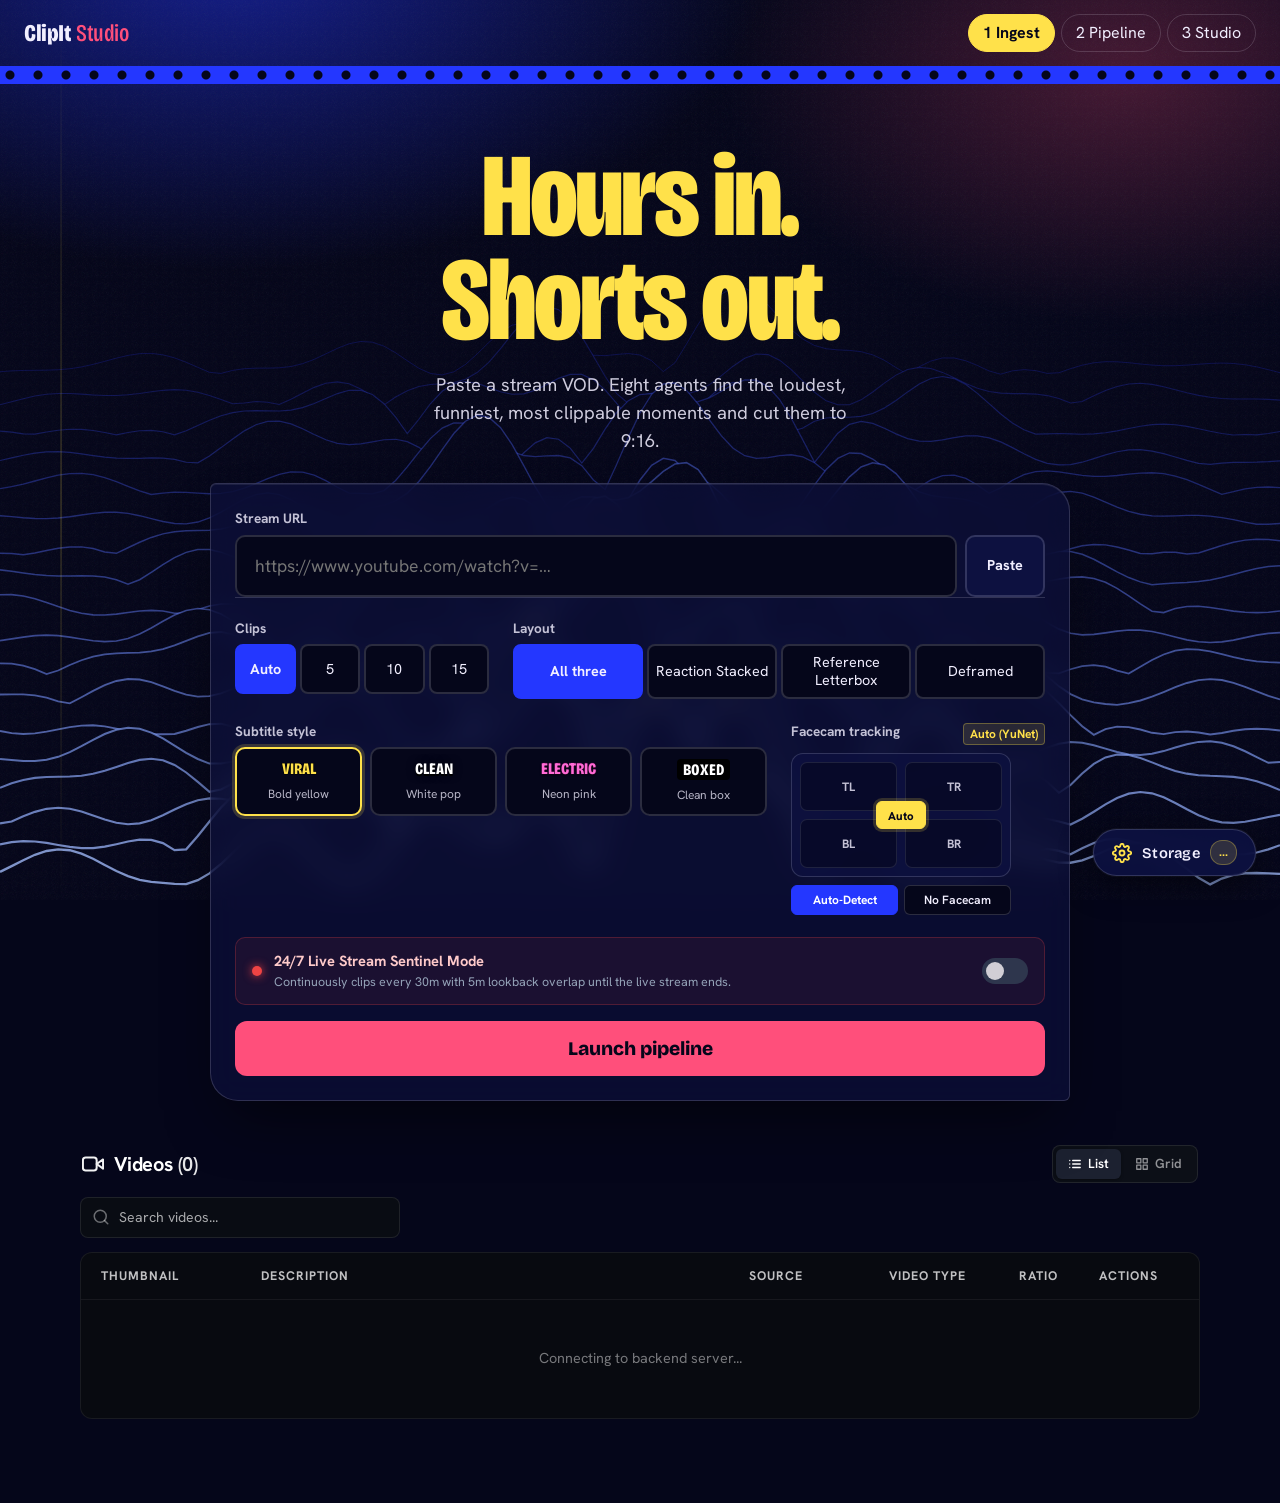
==== src/clipit/web/static/index.html @ 71679803 "feat: add 24/7 continuous live stream sentinel, audio/video sync fix, and live web visualizer" ====
<!DOCTYPE html>
<html lang="en">

<head>
  <meta charset="UTF-8" />
  <meta name="viewport" content="width=device-width, initial-scale=1.0, minimum-scale=1.0, shrink-to-fit=no" />
  <title>ClipIt Studio</title>
  <link rel="preconnect" href="https://fonts.googleapis.com">
  <link rel="preconnect" href="https://fonts.gstatic.com" crossorigin>
  <link
    href="https://fonts.googleapis.com/css2?family=Bricolage+Grotesque:opsz,wdth,wght@12..96,75..100,400..800&family=Hanken+Grotesk:wght@400;500;700&display=swap"
    rel="stylesheet">
  <link rel="stylesheet" href="style.css" />
</head>

<body>
  <div class="bg" aria-hidden="true"><canvas id="bgc"></canvas></div>
  <header class="top">
    <div class="brand">ClipIt<span>Studio</span></div>
    <nav class="steps" aria-label="Steps">
      <button data-go="1" class="on">1 Ingest</button><button data-go="2">2 Pipeline</button><button data-go="3">3
        Studio</button>
    </nav>
  </header>
  <div class="sprockets" aria-hidden="true"></div>

  <main>
    <section id="v1" class="view on">
      <!-- Real-time Active Sentinel Banner (Auto-shown when a live stream is actively being processed) -->
      <div id="activeSentinelBanner" class="active-sentinel-banner" style="display:none;">
        <div class="sentinel-banner-left">
          <span class="sentinel-pulse-dot"></span>
          <div>
            <div class="sentinel-banner-title" id="sentinelBannerTitle">🔴 Live Stream Sentinel Active</div>
            <div class="sentinel-banner-subtitle" id="sentinelBannerSubtitle">Continuously cutting 30m stream windows with 5m overlap...</div>
          </div>
        </div>
        <button type="button" class="btn-view-live-pipe" id="btnViewLivePipe">View Live Pipeline ➔</button>
      </div>

      <div class="hero">
        <h1>Hours in.<br>Shorts out.</h1>
        <p>Paste a stream VOD. Eight agents find the loudest, funniest, most clippable moments and cut them to 9:16.</p>
      </div>
      <div class="panel launch">
        <label for="url">Stream URL</label>
        <div class="urlrow"><input id="url" type="url" placeholder="https://www.youtube.com/watch?v=…"
            autocomplete="off" value="" /><button id="paste" class="btn" type="button">Paste</button></div>
        <div class="opts">
          <div class="c2"><label>Clips</label>
            <div class="seg eq" style="--n:4" data-key="target"><button data-v="auto" class="on"
                title="Auto: Figures out top viral clips (<30)">Auto</button><button data-v="5">5</button><button
                data-v="10">10</button><button data-v="15">15</button></div>
          </div>
          <div class="c4"><label>Layout</label>
            <div class="seg eq" style="--n:4" data-key="layout"><button data-v="all" class="on">All
                three</button><button data-v="stack">Reaction Stacked</button><button data-v="letterbox">Reference
                Letterbox</button><button data-v="reframed">Deframed</button></div>
          </div>
          <div class="c4"><label>Subtitle style</label><input type="hidden" id="style" value="bold-yellow">
            <div class="pick subs" data-for="style">
              <button type="button" data-v="bold-yellow" class="on"><em class="sp s1">VIRAL</em><small>Bold
                  yellow</small></button>
              <button type="button" data-v="white-pop"><em class="sp s2">CLEAN</em><small>White pop</small></button>
              <button type="button" data-v="neon-pink"><em class="sp s3">ELECTRIC</em><small>Neon pink</small></button>
              <button type="button" data-v="clean-box"><em class="sp s4">BOXED</em><small>Clean box</small></button>
            </div>
          </div>
          <div class="c2 cam-control-group">
            <div class="cam-header"><label for="face">Facecam tracking</label><span class="cam-indicator"
                id="camTag">Auto (YuNet)</span></div>
            <input type="hidden" id="face" value="auto">
            <div class="cam-deck">
              <div class="pick cam" data-for="face" role="group" aria-label="Facecam position">
                <button type="button" data-v="top-left" aria-label="Top left" class="tl" title="Top Left">TL</button>
                <button type="button" data-v="top-right" aria-label="Top right" class="tr" title="Top Right">TR</button>
                <button type="button" data-v="bottom-left" aria-label="Bottom left" class="bl"
                  title="Bottom Left">BL</button>
                <button type="button" data-v="bottom-right" aria-label="Bottom right" class="br"
                  title="Bottom Right">BR</button>
                <button type="button" data-v="auto" class="auto on"
                  title="Auto-Detect (YuNet AI)"><span>Auto</span></button>
              </div>
              <div class="cam-actions">
                <button type="button" class="cam-opt on" data-cam="auto">Auto-Detect</button>
                <button type="button" class="cam-opt" data-cam="none">No Facecam</button>
              </div>
            </div>
          </div>
        </div>

        <!-- 24/7 Live Stream Sentinel Toggle -->
        <div class="live-sentinel-bar" id="liveSentinelBar">
          <div class="live-sentinel-info">
            <span class="live-sentinel-dot"></span>
            <div>
              <div class="live-sentinel-title">24/7 Live Stream Sentinel Mode</div>
              <div class="live-sentinel-desc">Continuously clips every 30m with 5m lookback overlap until the live stream ends.</div>
            </div>
          </div>
          <label class="live-sentinel-switch" title="Toggle 24/7 continuous stream monitoring">
            <input type="checkbox" id="liveModeToggle">
            <span class="live-sentinel-slider"></span>
          </label>
        </div>

        <button id="launch" class="go">Launch pipeline</button>
      </div>

      <div class="ws-section">
        <div class="ws-header-row">
          <div class="ws-title">
            <svg class="ws-cam-icon" viewBox="0 0 24 24" width="22" height="22" fill="none" stroke="currentColor"
              stroke-width="2" stroke-linecap="round" stroke-linejoin="round">
              <path d="M23 7l-7 5 7 5V7z"></path>
              <rect x="1" y="5" width="15" height="14" rx="3" ry="3"></rect>
            </svg>
            <span class="ws-heading">Videos <span id="wsCount">(0)</span></span>
          </div>
          <div class="ws-view-switch" role="group" aria-label="View style">
            <button type="button" id="wsBtnList" class="ws-toggle-pill on" title="List View">
              <svg viewBox="0 0 24 24" width="14" height="14" fill="none" stroke="currentColor" stroke-width="2.2"
                stroke-linecap="round">
                <line x1="8" y1="6" x2="21" y2="6"></line>
                <line x1="8" y1="12" x2="21" y2="12"></line>
                <line x1="8" y1="18" x2="21" y2="18"></line>
                <line x1="3" y1="6" x2="3.01" y2="6"></line>
                <line x1="3" y1="12" x2="3.01" y2="12"></line>
                <line x1="3" y1="18" x2="3.01" y2="18"></line>
              </svg>
              <span>List</span>
            </button>
            <button type="button" id="wsBtnGrid" class="ws-toggle-pill" title="Grid View">
              <svg viewBox="0 0 24 24" width="14" height="14" fill="none" stroke="currentColor" stroke-width="2.2"
                stroke-linecap="round" stroke-linejoin="round">
                <rect x="3" y="3" width="7" height="7"></rect>
                <rect x="14" y="3" width="7" height="7"></rect>
                <rect x="14" y="14" width="7" height="7"></rect>
                <rect x="3" y="14" width="7" height="7"></rect>
              </svg>
              <span>Grid</span>
            </button>
          </div>
        </div>

        <div class="ws-search-box">
          <svg class="ws-search-icon" viewBox="0 0 24 24" width="18" height="18" fill="none" stroke="currentColor"
            stroke-width="2" stroke-linecap="round" stroke-linejoin="round">
            <circle cx="11" cy="11" r="8"></circle>
            <line x1="21" y1="21" x2="16.65" y2="16.65"></line>
          </svg>
          <input type="text" id="wsSearchInput" placeholder="Search videos..." autocomplete="off" />
        </div>

        <div class="ws-table-card" id="wsTableCard">
          <div class="ws-table-head">
            <div class="ws-th th-thumb">THUMBNAIL</div>
            <div class="ws-th th-desc">DESCRIPTION</div>
            <div class="ws-th th-source">SOURCE</div>
            <div class="ws-th th-type">VIDEO TYPE</div>
            <div class="ws-th th-ratio">RATIO</div>
            <div class="ws-th th-actions">ACTIONS</div>
          </div>
          <div id="wsTableBody" class="ws-table-body">
            <div class="ws-loading">Loading videos...</div>
          </div>
        </div>

        <div id="wsGridBody" class="ws-grid-body" style="display:none;"></div>
      </div>
    </section>

    <section id="v2" class="view">
      <!-- Pinned Runhead & Telemetry Bar -->
      <div class="pipe-header">
        <div class="pipe-title-box">
          <div class="pipe-status-row">
            <span class="pipe-live-dot" id="pipeLiveDot"></span>
            <span class="pipe-status-text" id="pipeStatusText">PIPELINE STANDBY</span>
            <span id="demoBadge" class="demo-badge" style="display:none;">DEMO DATA</span>
            <div id="pipeModelChip" class="pipe-model-chip" style="display:none;">
              <span class="chip-engine" id="chipEngine"></span>
              <span class="chip-device" id="chipDevice"></span>
            </div>
          </div>
          <h2 id="runtitle" class="pipe-runtitle">Waiting for a stream VOD</h2>
        </div>
        <div class="pipe-timer-box">
          <span class="pipe-timer-lbl">ELAPSED</span>
          <div class="timer" id="timer">00:00</div>
        </div>
      </div>

      <!-- Global Progress Bar with Sub-Progress Indicator -->
      <div class="pipe-progress-wrap">
        <div class="bar"><i id="bar"></i></div>
        <div class="pipe-progress-meta">
          <span id="pipeProgressStage">Stage 0 of 8</span>
          <span id="pipeProgressPct">0%</span>
        </div>
      </div>

      <!-- Pinned Current Task HUD (Screen Reader Announced) -->
      <div class="pipe-task-hud" id="pipeTaskHud">
        <div class="task-hud-left">
          <span class="task-icon" id="taskIcon">⚡</span>
          <span class="task-announcer" id="pipeTaskLine" aria-live="polite">Awaiting pipeline start…</span>
        </div>
        <div class="task-hud-right">
          <span class="task-ts-badge" id="pipeTaskTs" style="display:none;">00:00:00 – 00:00:00</span>
          <span class="task-item-badge" id="pipeTaskItem" style="display:none;">Item 0 / 0</span>
        </div>
      </div>

      <!-- Main Pipeline Deck: Stepper (Left) + Central Deck (Right) -->
      <div class="grid2">
        <!-- 8-Agent Stepper Column -->
        <div class="stepper-col">
          <div class="col-head">
            <span>AGENTS ROSTER</span>
            <span class="col-count" id="agentDoneCount">0 / 8 Done</span>
          </div>
          <ol id="agents" class="agents"></ol>
        </div>

        <!-- Center Deck: Focus Pane -> Master VOD Timeline -> Structured Log -->
        <div class="right2">
          <!-- Dynamic Stage Focus Pane -->
          <div class="focus-pane-card" id="focusPaneCard">
            <div class="focus-pane-header">
              <div class="focus-header-left">
                <span class="focus-tag" id="focusStageTag">ACTIVE AGENT VISUALIZER</span>
                <span class="focus-title" id="focusStageTitle">Awaiting Stream Ingestion</span>
              </div>
              <div class="focus-header-right" id="focusHeaderRight">
                <span class="focus-badge" id="focusStatusBadge">Idle</span>
              </div>
            </div>

            <div class="focus-body" id="focusBody">
              <!-- 1. Ingest Visualizer -->
              <div class="focus-view" id="fv-ingest" style="display:none;">
                <div class="fv-ingest-layout">
                  <div class="fv-ingest-thumb" id="fvIngestThumb">
                    <div class="fv-thumb-placeholder" id="fvIngestPlaceholder">📹 Stream Source</div>
                  </div>
                  <div class="fv-ingest-info">
                    <h3 id="fvIngestTitle">Fetching Stream VOD Details…</h3>
                    <div class="fv-kv-grid">
                      <div class="fv-kv"><small>Resolution</small><b id="fvIngestRes">1080p60</b></div>
                      <div class="fv-kv"><small>VOD Duration</small><b id="fvIngestDur">--:--:--</b></div>
                      <div class="fv-kv"><small>Format</small><b id="fvIngestFormat">MP4 / AAC</b></div>
                      <div class="fv-kv"><small>Stream Demuxer</small><b>yt-dlp + ffmpeg</b></div>
                    </div>
                    <div class="fv-sub-progress">
                      <div class="sub-prog-bar"><i id="fvIngestBar" style="width:0%"></i></div>
                      <span id="fvIngestStepText" class="sub-prog-lbl">Connecting to source URL…</span>
                    </div>
                  </div>
                </div>
              </div>

              <!-- 2. Whisper Transcript Visualizer -->
              <div class="focus-view" id="fv-whisper" style="display:none;">
                <div class="fv-whisper-header">
                  <span>LIVE WORD-LEVEL ALIGNED STREAM</span>
                  <span id="fvWhisperStats" class="fv-mono">0 words transcribed</span>
                </div>
                <div class="fv-transcript-stream" id="fvTranscriptStream">
                  <div class="fv-empty-stream">Listening for speech audio segments…</div>
                </div>
              </div>

              <!-- 3. Signal Intelligence Dual-Axis Scope -->
              <div class="focus-view" id="fv-signals" style="display:none;">
                <div class="scopewrap">
                  <canvas id="scope" width="900" height="230"></canvas>
                  <div class="legend">
                    <b class="a">Audio Energy (dB)</b>
                    <b class="b">Chat Velocity (msg/s)</b>
                    <b class="c">Viral Peak</b>
                  </div>
                  <div class="scope-idle-overlay" id="scopeIdleOverlay">
                    <span>Awaiting signal telemetry…</span>
                  </div>
                </div>
                <div class="scope-meta-row">
                  <div class="scope-stat"><small>CURRENT AUDIO</small><b id="scopeDbVal">-60.0 dB</b></div>
                  <div class="scope-stat"><small>CHAT VELOCITY</small><b id="scopeChatVal">0 msg/s</b></div>
                  <div class="scope-stat"><small>PEAK SAMPLES</small><b id="scopePeakCount">0 spikes detected</b></div>
                </div>
              </div>

              <!-- 4. Candidate Slicer Visualizer -->
              <div class="focus-view" id="fv-slicer" style="display:none;">
                <div class="fv-slicer-header">
                  <span>SLICED CANDIDATE WINDOWS (OPTIMAL BOUNDARIES)</span>
                  <span id="fvSlicerCount">0 Candidates</span>
                </div>
                <div class="fv-candidates-grid" id="fvCandidatesGrid"></div>
              </div>

              <!-- 5. Gemini AI Director Visualizer -->
              <div class="focus-view" id="fv-director" style="display:none;">
                <div class="fv-director-deck">
                  <div class="fv-director-card" id="fvDirectorCard">
                    <div class="fv-score-gauge-wrap">
                      <div class="fv-score-gauge" id="fvScoreGauge">
                        <span class="gauge-val" id="fvDirectorScore">--</span>
                        <small>VIRALITY</small>
                      </div>
                      <div class="fv-verdict-pill" id="fvDirectorVerdict">EVALUATING</div>
                    </div>
                    <div class="fv-director-details">
                      <span class="fv-hook-lbl">GENERATED TAPE-LABEL HOOK</span>
                      <div class="fv-hook-typewriter" id="fvDirectorHook">Analyzing punchlines and audio spikes…</div>
                      <div class="fv-reason-box" id="fvDirectorReason">Gemini AI Director reasoning will appear here…
                      </div>
                    </div>
                  </div>
                </div>
              </div>

              <!-- 6. Vision Reframer Visualizer -->
              <div class="focus-view" id="fv-reframer" style="display:none;">
                <div class="fv-reframer-layout">
                  <div class="fv-reframer-stage">
                    <div class="reframer-canvas-wrap">
                      <div class="reframer-box-fc" id="fvReframerCamBox" style="display:none;">
                        <span>Streamer Facecam</span>
                      </div>
                      <div class="reframer-box-crop" id="fvReframerCropBox" style="display:none;">
                        <span>9:16 Vertical Content Crop</span>
                      </div>
                      <div class="reframer-placeholder" id="fvReframerPlaceholder">Awaiting sampled frames for facecam
                        detection…</div>
                    </div>
                  </div>
                  <div class="fv-reframer-meta">
                    <h3>OpenCV YuNet + Gemini Vision</h3>
                    <div class="fv-kv"><small>Facecam Coordinates</small><b id="fvReframerCoord">Scanning…</b></div>
                    <div class="fv-kv"><small>Aspect Framing</small><b>Reaction Stacked 9:16</b></div>
                    <div class="fv-kv"><small>Tracking Accuracy</small><b id="fvReframerConf">Confidence: --%</b></div>
                  </div>
                </div>
              </div>

              <!-- 7. Hardware Motion Renderer Visualizer -->
              <div class="focus-view" id="fv-renderer" style="display:none;">
                <div class="fv-render-head">
                  <span>HARDWARE ENCODER TELEMETRY</span>
                  <span id="fvRenderEncoder">Apple VideoToolbox · h264_videotoolbox</span>
                </div>
                <div class="fv-render-stats">
                  <div class="r-stat"><small>ENCODE SPEED</small><b id="fvRenderFps">-- fps</b></div>
                  <div class="r-stat"><small>TIME REMAINING (ETA)</small><b id="fvRenderEta">--:--</b></div>
                  <div class="r-stat"><small>CLIPS PROCESSED</small><b id="fvRenderCount">0 / 0</b></div>
                </div>
                <div class="fv-render-list" id="fvRenderList"></div>
              </div>

              <!-- 8. Export Packager Visualizer -->
              <div class="focus-view" id="fv-export" style="display:none;">
                <div class="fv-export-head">
                  <span>READY-TO-POST ARTIFACTS ASSEMBLY</span>
                  <span id="fvExportStatus">Packaging…</span>
                </div>
                <div class="fv-export-checklist" id="fvExportList">
                  <div class="exp-item" id="exp-mp4"><i>⏳</i><span>Vertical 9:16 MP4 Master Video Renders</span></div>
                  <div class="exp-item" id="exp-sub"><i>⏳</i><span>Bouncing Kinetic ASS Subtitles Burned</span></div>
                  <div class="exp-item" id="exp-meta"><i>⏳</i><span>AI Titles, Descriptions & Hashtags Pack</span></div>
                  <div class="exp-item" id="exp-sched"><i>⏳</i><span>Multi-Platform Publishing Schedule (CSV)</span>
                  </div>
                </div>
              </div>

              <!-- Neutral Working Fallback -->
              <div class="focus-view" id="fv-neutral">
                <div class="fv-neutral-box">
                  <div class="fv-pulse-circle">⚡</div>
                  <h3 id="fvNeutralTitle">Pipeline Initializing</h3>
                  <p id="fvNeutralDesc">Starting multi-agent autonomous workflow…</p>
                </div>
              </div>
            </div>
          </div>

          <!-- Master VOD Full-Width Timeline Strip -->
          <div class="timeline-card">
            <div class="timeline-header">
              <div class="tl-title-group">
                <span class="tl-title">MASTER VOD SPATIAL TIMELINE</span>
                <span class="tl-duration-tag" id="tlDurationTag">00:00:00 / 00:00:00</span>
              </div>
              <div class="tl-legend">
                <span class="tl-leg-item"><i class="leg-box leg-trans"></i>Transcribed</span>
                <span class="tl-leg-item"><i class="leg-box leg-heat"></i>Signal Heat</span>
                <span class="tl-leg-item"><i class="leg-box leg-cand"></i>Candidate</span>
                <span class="tl-leg-item"><i class="leg-box leg-done"></i>Rendered Short</span>
              </div>
            </div>

            <div class="timeline-canvas-wrap" id="tlWrap">
              <canvas id="tlCanvas" width="900" height="74"></canvas>
              <div class="tl-playhead" id="tlPlayhead" style="left:0%;display:none;">
                <div class="tl-playhead-line"></div>
                <span class="tl-playhead-tag" id="tlPlayheadTag">00:00:00</span>
              </div>
              <div class="tl-tooltip" id="tlTooltip" style="display:none;"></div>
            </div>
          </div>

          <!-- Structured Log Console with Grouping & Filters -->
          <div class="log-card">
            <div class="log-card-header">
              <div class="log-filter-pills" id="logFilters">
                <button class="log-pill on" data-filter="all">All Logs (<span id="logCountAll">0</span>)</button>
                <button class="log-pill" data-filter="agent">Agent Milestones (<span
                    id="logCountAgent">0</span>)</button>
                <button class="log-pill" data-filter="error">Errors (<span id="logCountErr">0</span>)</button>
              </div>
              <button class="log-copy-btn" id="logCopyBtn" title="Copy raw log to clipboard">📋 Copy</button>
            </div>
            <div id="structuredLog" class="structured-log-body">
              <div class="log-empty">System standby. Awaiting agent execution logs…</div>
            </div>
          </div>

          <!-- Action Footer -->
          <div class="pipeline-actions">
            <button id="resumePipeline" class="btn"
              style="flex:1;background:var(--ink2);border:1px solid var(--lemon);color:var(--lemon);font-weight:700;padding:14px;border-radius:12px;display:none;"
              type="button">⚡ Back to Ingest / Retry</button>
            <button id="open" class="go" style="flex:1.5;margin-top:0;" disabled>Open studio</button>
          </div>
        </div>
      </div>
    </section>

    <section id="v3" class="view">
      <div class="studio">
        <aside class="clips">
          <div class="clips-h">
            <div>
              <h2 id="ptitle">Clips</h2>
              <span id="pstat" class="muted"></span>
            </div>
            <div class="clips-actions-row">
              <button id="rerunAiBtn" class="rerun-ai-btn" type="button" title="Rerun Gemini AI Director diagnostics to generate new viral hooks and scores">
                ⚡ Rerun AI Diagnostics
              </button>
              <button id="delRejectedBtn" class="del-rejected-btn" style="display:none;" type="button" title="Permanently delete all rejected clips from disk">
                🗑 Delete Rejected (<span id="delRejectedCount">0</span>)
              </button>
            </div>
          </div>
          <ul id="clipList"></ul>
        </aside>
        <div class="stage">
          <div class="phone">
            <video id="vid" playsinline preload="metadata"></video>
            <div class="phone-cam-status" id="phoneCamStatus">
              <span class="cam-status-dot"></span>
              <span id="phoneCamText">Facecam: Active (YuNet)</span>
            </div>
            <div id="empty" class="empty">Select a clip</div>
          </div>
          <div class="variants" id="variants"></div>
          <div class="ctrl">
            <button id="play" aria-label="Play or pause">Play</button>
            <input id="seek" type="range" min="0" max="1000" value="0" aria-label="Seek" />
            <span id="time">0:00 / 0:00</span>
            <button id="mute">Sound on</button><button id="speed">1x</button><a id="dl" class="btn" href="#"
              download>MP4</a>
          </div>
        </div>
        <aside class="inspect" id="inspect">
          <p class="muted">The AI Director’s notes appear here.</p>
        </aside>
      </div>
      <p class="keys">Space play · A approve · R reject · 1 2 3 layouts · ↑ ↓ clips</p>
    </section>
  </main>

  <!-- Video Crop & Layout Editor Modal -->
  <div id="cropModal" class="modal-backdrop" style="display:none;" role="dialog" aria-modal="true"
    aria-labelledby="cropModalTitle">
    <div class="crop-modal">
      <div class="crop-modal-header">
        <div>
          <h2 id="cropModalTitle">Adjust Video Crop & Framing</h2>
          <span class="crop-modal-sub" id="cropModalSub">Fine-tune 9:16 vertical crop, focal point, and facecam
            split</span>
        </div>
        <button class="crop-close-btn" id="cropCloseBtn" aria-label="Close modal">✕</button>
      </div>

      <div class="crop-modal-body">
        <!-- Left: Interactive Canvas / Preview -->
        <div class="crop-preview-wrap">
          <div class="crop-preview-duel">
            <!-- 16:9 Source Stream with Interactive Facecam & Content Framing -->
            <div class="crop-stage-card">
              <div class="crop-stage-header">
                <span class="crop-card-label">16:9 Source Stream</span>
                <span class="crop-stage-legend">
                  <span class="legend-dot cyan"></span>Facecam
                  <span class="legend-dot yellow"></span>Content
                </span>
              </div>
              <div class="crop-stage" id="cropStage">
                <img id="cropFrameImg" class="crop-frame-img" alt="Source frame"
                  src="data:image/svg+xml,%3Csvg xmlns='http://www.w3.org/2000/svg' width='16' height='9'%3E%3Crect width='100%25' height='100%25' fill='%2305061A'/%3E%3C/svg%3E" />
                <!-- Scrims (darkening outside the 9:16 crop) -->
                <div class="crop-scrim-left" id="cropScrimLeft"></div>
                <div class="crop-scrim-right" id="cropScrimRight"></div>

                <!-- Active Framing Box (Gameplay / Content) -->
                <div class="crop-box" id="cropBox" title="Drag horizontally to reposition framing">
                  <div class="crop-box-handle" id="cropBoxHandle">
                    <span>↔ Drag to Pan</span>
                  </div>
                  <div class="crop-box-guide-v"></div>
                  <div class="crop-box-guide-h"></div>
                  <div class="crop-content-tier" id="cropContentTier">
                    <span class="crop-tier-label yellow" id="cropTierLabel">Gameplay / Content</span>
                  </div>
                </div>

                <!-- Streamer Facecam Box (Draggable & Selectable) -->
                <div class="crop-cam-box" id="cropCamBox" title="Streamer Facecam (Drag to reposition)">
                  <div class="crop-cam-badge">📹 Streamer Facecam</div>
                  <div class="crop-cam-crosshair"></div>
                </div>
              </div>
            </div>

            <!-- Live 9:16 Vertical Result Preview -->
            <div class="crop-live-card" id="cropLiveCard">
              <div class="crop-stage-header">
                <span class="crop-card-label">9:16 Vertical Preview</span>
                <span class="crop-live-pill" id="cropLivePill">Reaction Stacked</span>
              </div>
              <div class="crop-live-wrap">
                <canvas id="cropLiveCanvas" width="270" height="480"></canvas>
              </div>
            </div>
          </div>

          <div class="crop-canvas-hint" id="cropCanvasHint">
            💡 Click or drag the <b>cyan facecam box</b> to position streamer camera · Adjust sliders to frame action
          </div>
        </div>

        <!-- Right: Controls -->
        <div class="crop-controls">
          <div class="crop-ctrl-group">
            <label>Layout Style</label>
            <div class="crop-btn-group" id="cropLayoutGroup">
              <button class="crop-btn on" data-layout="stack">Reaction Stacked</button>
              <button class="crop-btn" data-layout="reframed">Content (Deframed)</button>
              <button class="crop-btn" data-layout="blur-fill">Reference Letterbox</button>
            </div>
          </div>

          <!-- Deframed Content Aspect Ratio Section (Visible when Deframed is selected) -->
          <div class="crop-ctrl-group" id="cropRatioSection" style="display:none;">
            <div class="crop-slider-header">
              <label>Content Aspect Ratio</label>
              <span id="cropRatioVal" style="color:var(--lemon);">3:4 (Reference)</span>
            </div>
            <div class="crop-preset-grid" id="cropRatioGrid" style="grid-template-columns: repeat(3, 1fr);">
              <button class="crop-preset-btn on" data-ratio="3:4">3:4 (Ref)</button>
              <button class="crop-preset-btn" data-ratio="9:16">9:16 Full</button>
              <button class="crop-preset-btn" data-ratio="1:1">1:1 Square</button>
              <button class="crop-preset-btn" data-ratio="4:5">4:5 Portrait</button>
              <button class="crop-preset-btn" data-ratio="16:9">16:9 Letterbox</button>
            </div>
          </div>

          <!-- Overall Subtitle / Text Position (Above, Middle, Bottom) -->
          <div class="crop-ctrl-group" id="cropTextPosGroup">
            <div class="crop-slider-header">
              <label>Subtitle / Text Position</label>
              <span id="cropTextPosVal" style="color:var(--lemon);">Bottom</span>
            </div>
            <div class="crop-btn-group" id="cropTextPosBtns">
              <button class="crop-btn" data-pos="above">⬆ Above / Top</button>
              <button class="crop-btn" data-pos="middle">⏺ Middle</button>
              <button class="crop-btn on" data-pos="bottom">⬇ Bottom</button>
            </div>
          </div>

          <!-- Facecam Settings Section -->
          <div class="crop-facecam-section" id="cropFacecamSection">
            <div class="crop-ctrl-group" id="cropFacecamToggleGroup">
              <label class="crop-check-label">
                <input type="checkbox" id="cropFacecamToggle" checked />
                <span>Enable Streamer Facecam</span>
              </label>
            </div>

            <div class="crop-ctrl-group" id="cropPresetGroup">
              <label>Facecam Position (Click or drag box on video)</label>
              <div class="crop-preset-grid" id="cropPresetGrid">
                <button class="crop-preset-btn on" data-pos="bl">↙ Bottom-Left (Speed)</button>
                <button class="crop-preset-btn" data-pos="br">↘ Bottom-Right</button>
                <button class="crop-preset-btn" data-pos="center">⏺ Center / Full</button>
                <button class="crop-preset-btn" data-pos="tl">↖ Top-Left</button>
                <button class="crop-preset-btn" data-pos="tr">↗ Top-Right</button>
                <button class="crop-preset-btn" data-pos="auto">⚡ Auto (YuNet)</button>
              </div>
            </div>

            <div class="crop-ctrl-group" id="cropCamSizeGroup">
              <div class="crop-slider-header">
                <label for="cropCamSizeSlider">Facecam Box Size / Zoom</label>
                <span id="cropCamSizeVal">28%</span>
              </div>
              <input type="range" id="cropCamSizeSlider" min="15" max="50" value="28" step="1" />
              <div class="crop-slider-ticks">
                <span>Tight Face (15%)</span>
                <span>Standard (28%)</span>
                <span>Full Torso (50%)</span>
              </div>
            </div>

            <div class="crop-ctrl-group" id="cropSplitGroup">
              <div class="crop-slider-header">
                <label for="cropSplitSlider">Facecam Split Height</label>
                <span id="cropSplitVal">38%</span>
              </div>
              <input type="range" id="cropSplitSlider" min="25" max="50" value="38" step="1" />
              <div class="crop-slider-ticks">
                <span>25% Top</span>
                <span>38% (Optimal)</span>
                <span>50% Split</span>
              </div>
            </div>
          </div>

          <!-- Gameplay / Content Framing -->
          <div class="crop-ctrl-group" id="cropFocusGroup">
            <div class="crop-slider-header">
              <label for="cropFocusSlider">Gameplay / Content Framing Center</label>
              <span id="cropFocusVal">50% (Center)</span>
            </div>
            <input type="range" id="cropFocusSlider" min="0" max="1000" value="500" step="5" />
            <div class="crop-slider-ticks">
              <span>Left (0%)</span>
              <span>Center (50%)</span>
              <span>Right (100%)</span>
            </div>
          </div>

          <div class="crop-ctrl-group" id="cropZoomGroup">
            <div class="crop-slider-header">
              <label for="cropZoomSlider">Content Zoom / Scale</label>
              <span id="cropZoomVal">1.0x</span>
            </div>
            <input type="range" id="cropZoomSlider" min="100" max="200" value="100" step="5" />
            <div class="crop-slider-ticks">
              <span>1.0x (Fit)</span>
              <span>1.5x</span>
              <span>2.0x (Close-up)</span>
            </div>
          </div>

          <div class="crop-ai-hint" id="cropAiHint">
            <span class="hint-icon">⚡</span>
            <span id="cropAiHintText">Facecam positioned at Bottom-Left corner.</span>
          </div>

          <div class="crop-actions">
            <button class="btn-cancel" id="cropCancelBtn">Cancel</button>
            <button class="btn-reset" id="cropResetBtn">Reset to Auto</button>
            <button class="btn-apply" id="cropApplyBtn">
              <span id="cropApplySpinner" class="spinner" style="display:none;"></span>
              <span id="cropApplyText">Apply & Re-render</span>
            </button>
          </div>
        </div>
      </div>
    </div>
  </div>

  <!-- Floating Storage & Settings Button -->
  <button id="storageSettingsBtn" class="floating-settings-btn" aria-label="Storage and Settings" title="Storage & Retention Settings">
    <span class="settings-gear-icon" aria-hidden="true">
      <svg viewBox="0 0 24 24" width="20" height="20" fill="none" stroke="currentColor" stroke-width="2.2" stroke-linecap="round" stroke-linejoin="round">
        <circle cx="12" cy="12" r="3"></circle>
        <path d="M19.4 15a1.65 1.65 0 0 0 .33 1.82l.06.06a2 2 0 0 1 0 2.83 2 2 0 0 1-2.83 0l-.06-.06a1.65 1.65 0 0 0-1.82-.33 1.65 1.65 0 0 0-1 1.51V21a2 2 0 0 1-2 2 2 2 0 0 1-2-2v-.09A1.65 1.65 0 0 0 9 19.4a1.65 1.65 0 0 0-1.82.33l-.06.06a2 2 0 0 1-2.83 0 2 2 0 0 1 0-2.83l.06-.06a1.65 1.65 0 0 0 .33-1.82 1.65 1.65 0 0 0-1.51-1H3a2 2 0 0 1-2-2 2 2 0 0 1 2-2h.09A1.65 1.65 0 0 0 4.6 9a1.65 1.65 0 0 0-.33-1.82l-.06-.06a2 2 0 0 1 0-2.83 2 2 0 0 1 2.83 0l.06.06a1.65 1.65 0 0 0 1.82.33H9a1.65 1.65 0 0 0 1-1.51V3a2 2 0 0 1 2-2 2 2 0 0 1 2 2v.09a1.65 1.65 0 0 0 1 1.51 1.65 1.65 0 0 0 1.82-.33l.06-.06a2 2 0 0 1 2.83 0 2 2 0 0 1 0 2.83l-.06.06a1.65 1.65 0 0 0-.33 1.82V9a1.65 1.65 0 0 0 1.51 1H21a2 2 0 0 1 2 2 2 2 0 0 1-2 2h-.09a1.65 1.65 0 0 0-1.51 1z"></path>
      </svg>
    </span>
    <span class="settings-pill-label">Storage</span>
    <span id="storageTotalBadge" class="settings-size-badge">...</span>
  </button>

  <!-- Storage & Retention Manager Modal -->
  <div id="storageModalOverlay" class="storage-modal-overlay" style="display:none;" role="dialog" aria-modal="true" aria-labelledby="storageModalTitle">
    <div class="storage-modal">
      <div class="storage-modal-header">
        <div>
          <div class="storage-kicker">DISK SPACE &amp; LIFECYCLE</div>
          <h2 id="storageModalTitle">Storage &amp; Retention Manager</h2>
          <p class="storage-sub">Inspect clip sizes, purge unused source VODs, or manage automatic 30-day lifecycle retention.</p>
        </div>
        <button id="storageCloseBtn" class="btn-storage-close" aria-label="Close Storage Modal">✕</button>
      </div>

      <div class="storage-modal-body">
        <!-- Top Metrics Cards -->
        <div class="storage-stats-grid">
          <div class="storage-card">
            <div class="sc-label">Clips &amp; VOD Storage</div>
            <div class="sc-val" id="storageTotalVal">0.0 MB</div>
            <div class="sc-sub" id="storageTotalSub">Across 0 projects</div>
          </div>
          <div class="storage-card">
            <div class="sc-label">Free Host Disk</div>
            <div class="sc-val" id="storageDiskFreeVal">-- GB</div>
            <div class="sc-sub" id="storageDiskTotalSub">Available capacity</div>
          </div>
          <div class="storage-card">
            <div class="sc-label">30-Day Auto Purge</div>
            <div class="sc-val text-mint">ACTIVE</div>
            <div class="sc-sub">Daily background cycle</div>
          </div>
        </div>

        <!-- Global Management Bar -->
        <div class="storage-global-actions">
          <div class="sga-left">
            <button id="storageRunRetentionBtn" class="btn-retention-run" title="Enforce 30-day retention purge immediately">
              ⚡ Enforce 30-Day Purge Now
            </button>
          </div>
          <div class="sga-right">
            <button id="storageDeleteAllClipsBtn" class="btn-danger-all" title="Permanently delete ALL clips across ALL projects">
              🗑️ Delete All Clips (All Projects)
            </button>
          </div>
        </div>

        <!-- Projects Breakdown List -->
        <div class="storage-projects-section">
          <div class="sps-header">
            <h3>Projects Breakdown</h3>
            <span id="storageProjectsCount" class="badge-count">0 projects</span>
          </div>
          <div id="storageProjectsContainer" class="storage-projects-list">
            <!-- Dynamically populated via JS -->
          </div>
        </div>
      </div>
    </div>
  </div>

  <div id="toast" role="status"></div>
  <script src="app.js"></script>
  <!-- impeccable-live-start -->
  <script src="http://localhost:8400/live.js?token=89a1bd76-c60f-40ad-9f96-850a065f29a8"></script>
  <!-- impeccable-live-end -->
</body>

</html>
---- src/clipit/web/static/style.css ----
:root {
  --ink: #05061A;
  --ink2: #0D1140;
  --cobalt: #2437FF;
  --paper: #F2EFFF;
  --flare: #FF4F7B;
  --lemon: #FFE14A;
  --mint: #5CF2B0;
  --line: rgba(242, 239, 255, .16);
  --d: 'Bricolage Grotesque', system-ui, sans-serif;
  --b: 'Hanken Grotesk', system-ui, sans-serif
}

* {
  box-sizing: border-box;
  margin: 0
}

html {
  overflow-x: hidden;
  max-width: 100%
}

body {
  overflow-x: hidden;
  background: var(--ink);
  position: relative;
  color: var(--paper);
  font: 400 16px/1.5 var(--b);
  min-height: 100vh
}

button,
input,
select {
  font: inherit;
  color: inherit
}

button {
  cursor: pointer
}

:focus-visible {
  outline: 3px solid var(--lemon);
  outline-offset: 2px
}

h1,
h2,
.brand {
  font-family: var(--d);
  font-stretch: 75%;
  font-weight: 800;
  letter-spacing: -.02em
}

.top {
  display: flex;
  justify-content: space-between;
  align-items: center;
  gap: 12px;
  padding: 14px 24px;
  flex-wrap: wrap
}

.brand {
  font-size: 1.5rem
}

.brand span {
  color: var(--flare);
  margin-left: 6px;
  font-weight: 500
}

.steps {
  display: flex;
  gap: 6px
}

.steps button {
  background: none;
  border: 1px solid var(--line);
  border-radius: 99px;
  padding: 6px 14px
}

.steps button.on {
  background: var(--lemon);
  color: var(--ink);
  border-color: var(--lemon);
  font-weight: 700
}

.sprockets {
  height: 18px;
  background: radial-gradient(circle at 10px 9px, var(--ink) 4px, transparent 5px) 0 0/28px 18px, var(--cobalt)
}

main {
  max-width: 1280px;
  margin: 0 auto;
  padding: 24px
}

.view {
  display: none
}

.view.on {
  display: block
}

.hero {
  padding: 28px 0 24px
}

h1 {
  font-size: clamp(3.2rem, 11vw, 8.5rem);
  line-height: .88;
  color: var(--lemon);
  text-transform: none
}

.hero p {
  max-width: 46ch;
  margin-top: 18px;
  font-size: 1.15rem;
  opacity: .85
}

.grid1 {
  display: grid;
  grid-template-columns: minmax(0, 1.6fr) minmax(0, 1fr);
  gap: 20px
}

.panel {
  background: var(--ink2);
  border: 1px solid var(--line);
  border-radius: 6px 28px 6px 28px;
  padding: 24px
}

label {
  display: block;
  font-weight: 700;
  font-size: .85rem;
  margin: 0 0 6px;
  opacity: .8
}

input[type=url],
select {
  width: 100%;
  background: var(--ink);
  border: 2px solid var(--line);
  border-radius: 10px;
  padding: 12px 14px
}

input[type=url]:focus {
  border-color: var(--cobalt)
}

.presets {
  display: flex;
  gap: 8px;
  flex-wrap: wrap;
  margin: 12px 0 20px
}

.chip {
  background: none;
  border: 1px dashed var(--paper);
  border-radius: 99px;
  padding: 6px 14px;
  font-size: .9rem
}

.chip:hover {
  background: var(--paper);
  color: var(--ink)
}

.opts {
  display: grid;
  grid-template-columns: 1fr 1fr;
  gap: 16px;
  margin-bottom: 22px
}

.seg {
  display: flex;
  flex-wrap: wrap;
  gap: 4px
}

.seg button {
  background: var(--ink);
  border: 2px solid var(--line);
  border-radius: 8px;
  padding: 8px 12px;
  font-size: .9rem
}

.seg button.on {
  background: var(--cobalt);
  border-color: var(--cobalt);
  font-weight: 700
}

.go {
  width: 100%;
  background: var(--flare);
  color: var(--ink);
  border: 0;
  border-radius: 12px;
  padding: 16px;
  font: 800 1.2rem var(--d);
  transition: transform .15s
}

.go:hover:not(:disabled) {
  transform: translateY(-2px) rotate(-.4deg)
}

.go:disabled {
  opacity: .35;
  cursor: not-allowed
}

.projects h2 {
  font-size: 1.4rem;
  margin-bottom: 12px
}

.projects ul,
.clips ul {
  list-style: none;
  padding: 0
}

.projects li button {
  width: 100%;
  text-align: left;
  background: none;
  border: 0;
  border-top: 1px solid var(--line);
  padding: 12px 0;
  display: flex;
  justify-content: space-between;
  gap: 10px
}

.projects li button:hover {
  color: var(--lemon)
}

.muted {
  color: rgba(242, 239, 255, .8);
  font-size: .9rem
}

#wsSearchInput::placeholder {
  color: rgba(242, 239, 255, .65)
}

.lr-ts {
  font-family: ui-monospace, Menlo, monospace;
  font-size: .78rem;
  color: rgba(242, 239, 255, .7);
  flex-shrink: 0
}

/* ========================================================
   Step 2: Redesigned Autonomous Agent Pipeline Deck
   ======================================================== */
.pipe-header {
  display: flex;
  justify-content: space-between;
  align-items: flex-end;
  gap: 16px;
  margin-bottom: 8px
}

.pipe-title-box {
  flex: 1;
  min-width: 0
}

.pipe-status-row {
  display: flex;
  align-items: center;
  gap: 10px;
  margin-bottom: 6px;
  flex-wrap: wrap
}

.pipe-live-dot {
  width: 8px;
  height: 8px;
  border-radius: 50%;
  background: var(--lemon)
}

.pipe-status-text {
  font-size: .82rem;
  font-weight: 800;
  letter-spacing: .08em;
  color: var(--lemon);
  text-transform: uppercase
}

.demo-badge {
  font-size: .78rem;
  font-weight: 800;
  padding: 2px 8px;
  border-radius: 99px;
  background: rgba(255, 79, 123, .2);
  border: 1px solid var(--flare);
  color: var(--flare);
  letter-spacing: .05em
}

.pipe-model-chip {
  display: inline-flex;
  align-items: center;
  gap: 6px;
  background: rgba(36, 55, 255, .2);
  border: 1px solid rgba(36, 55, 255, .5);
  border-radius: 99px;
  padding: 3px 10px;
  font-size: .78rem;
  font-weight: 700;
  color: var(--paper)
}

.chip-engine {
  color: var(--lemon)
}

.chip-device {
  opacity: .85;
  font-family: ui-monospace, Menlo, monospace;
  font-size: .75rem
}

.pipe-runtitle {
  font-size: clamp(1.2rem, 3vw, 1.8rem);
  font-weight: 800;
  line-height: 1.2;
  white-space: nowrap;
  overflow: hidden;
  text-overflow: ellipsis
}

.pipe-timer-box {
  text-align: right
}

.pipe-timer-lbl {
  font-size: .75rem;
  font-weight: 700;
  letter-spacing: .08em;
  color: rgba(242, 239, 255, .75);
  display: block
}

.timer {
  font: 800 clamp(1.8rem, 4vw, 2.4rem) var(--d);
  color: var(--lemon);
  font-variant-numeric: tabular-nums;
  line-height: 1
}

.pipe-progress-wrap {
  margin: 10px 0 14px
}

.bar {
  height: 8px;
  background: var(--ink2);
  border-radius: 9px;
  overflow: hidden;
  border: 1px solid rgba(255, 255, 255, .05)
}

.bar i {
  display: block;
  height: 100%;
  width: 0;
  background: linear-gradient(90deg, var(--cobalt), var(--flare), var(--lemon));
  transition: width .4s ease-out
}

.pipe-progress-meta {
  display: flex;
  justify-content: space-between;
  font-size: .78rem;
  font-weight: 700;
  color: rgba(242, 239, 255, .75);
  margin-top: 4px
}

/* Pinned Current Task HUD */
.pipe-task-hud {
  display: flex;
  justify-content: space-between;
  align-items: center;
  background: linear-gradient(90deg, rgba(13, 17, 64, .85), rgba(5, 6, 26, .85));
  border: 1px solid rgba(36, 55, 255, .4);
  box-shadow: 0 4px 20px rgba(0, 0, 0, .4);
  border-radius: 12px;
  padding: 10px 16px;
  margin-bottom: 16px;
  gap: 12px
}

.task-hud-left {
  display: flex;
  align-items: center;
  gap: 10px;
  min-width: 0;
  flex: 1
}

.task-icon {
  font-size: 1.1rem;
  color: var(--lemon);
  animation: pulse 1.8s infinite
}

.task-announcer {
  font-size: .9rem;
  font-weight: 700;
  color: #fff;
  white-space: nowrap;
  overflow: hidden;
  text-overflow: ellipsis
}

.task-hud-right {
  display: flex;
  align-items: center;
  gap: 8px;
  flex-shrink: 0
}

.task-ts-badge {
  font-size: .78rem;
  font-weight: 700;
  font-family: ui-monospace, Menlo, monospace;
  padding: 3px 8px;
  border-radius: 6px;
  background: rgba(36, 55, 255, .25);
  color: var(--lemon);
  border: 1px solid rgba(255, 225, 74, .3)
}

.task-item-badge {
  font-size: .78rem;
  font-weight: 700;
  padding: 3px 8px;
  border-radius: 6px;
  background: rgba(255, 255, 255, .08);
  color: var(--paper)
}

/* Grid2 Layout */
.grid2 {
  display: grid;
  grid-template-columns: 300px minmax(0, 1fr);
  gap: 20px;
  align-items: start
}

.stepper-col {
  background: var(--ink2);
  border: 1px solid var(--line);
  border-radius: 14px;
  padding: 14px;
  display: flex;
  flex-direction: column;
  gap: 10px
}

.col-head {
  display: flex;
  justify-content: space-between;
  align-items: center;
  font-size: .78rem;
  font-weight: 800;
  letter-spacing: .08em;
  color: rgba(242, 239, 255, .75);
  padding: 0 4px 6px;
  border-bottom: 1px solid rgba(255, 255, 255, .06)
}

.col-count {
  color: var(--mint)
}

.agents {
  list-style: none;
  padding: 0;
  display: grid;
  gap: 6px
}

.agents li {
  display: grid;
  grid-template-columns: 26px minmax(0, 1fr) auto;
  gap: 10px;
  align-items: center;
  padding: 10px 12px;
  border: 1px solid var(--line);
  border-radius: 10px;
  background: rgba(5, 6, 26, .4);
  opacity: .45;
  transition: all .2s ease
}

.agents li b {
  width: 22px;
  height: 22px;
  border-radius: 50%;
  border: 2px solid var(--line);
  display: grid;
  place-items: center;
  font-size: .75rem;
  font-weight: 800
}

.agents li .ag-body {
  min-width: 0;
  line-height: 1.2
}

.agents li .ag-name {
  font-size: .85rem;
  font-weight: 700;
  display: block;
  white-space: nowrap;
  overflow: hidden;
  text-overflow: ellipsis
}

.agents li .ag-sub {
  font-size: .75rem;
  opacity: .8;
  display: flex;
  gap: 6px;
  align-items: center;
  margin-top: 2px
}

.agents li .ag-right {
  text-align: right;
  flex-shrink: 0
}

.agents li .ag-badge {
  font-size: .72rem;
  font-weight: 700;
  padding: 2px 6px;
  border-radius: 4px;
  background: rgba(255, 255, 255, .06);
  color: rgba(242, 239, 255, .8);
  display: block
}

.agents li .ag-timer {
  font-size: .72rem;
  font-family: ui-monospace, Menlo, monospace;
  color: rgba(242, 239, 255, .75);
  margin-top: 2px;
  display: block
}

.agents li.run {
  opacity: 1;
  border-color: var(--cobalt);
  background: rgba(36, 55, 255, .18)
}

.agents li.run b {
  border-color: var(--lemon);
  background: var(--cobalt);
  color: #fff;
  animation: pulse 1s infinite
}

.agents li.run .ag-name {
  color: var(--lemon)
}

.agents li.run .ag-badge {
  background: var(--cobalt);
  color: #fff
}

.agents li.done {
  opacity: .9;
  border-color: rgba(92, 242, 176, .3);
  background: rgba(92, 242, 176, .05)
}

.agents li.done b {
  background: var(--mint);
  border-color: var(--mint);
  color: var(--ink)
}

.agents li.done .ag-name {
  color: var(--paper)
}

.agents li.done .ag-sub {
  color: var(--mint)
}

.agents li.err {
  opacity: 1;
  border-color: var(--flare);
  background: rgba(255, 79, 123, .2)
}

.agents li.err b {
  background: var(--flare);
  border-color: var(--flare);
  color: #fff
}

.right2 {
  display: flex;
  flex-direction: column;
  gap: 16px;
  min-width: 0
}

/* Focus Pane Card */
.focus-pane-card {
  background: var(--ink2);
  border: 1px solid var(--line);
  border-radius: 14px;
  padding: 16px;
  display: flex;
  flex-direction: column;
  gap: 12px;
  box-shadow: 0 8px 32px rgba(0, 0, 0, .35)
}

.focus-pane-header {
  display: flex;
  justify-content: space-between;
  align-items: center;
  border-bottom: 1px solid rgba(255, 255, 255, .06);
  padding-bottom: 10px
}

.focus-header-left {
  display: flex;
  align-items: center;
  gap: 10px;
  min-width: 0
}

.focus-tag {
  font-size: .78rem;
  font-weight: 800;
  letter-spacing: .08em;
  color: var(--lemon);
  text-transform: uppercase;
  background: rgba(255, 225, 74, .1);
  padding: 3px 8px;
  border-radius: 6px;
  border: 1px solid rgba(255, 225, 74, .2)
}

.focus-title {
  font-size: .95rem;
  font-weight: 800;
  color: #fff;
  white-space: nowrap;
  overflow: hidden;
  text-overflow: ellipsis
}

.focus-badge {
  font-size: .78rem;
  font-weight: 700;
  padding: 3px 8px;
  border-radius: 99px;
  background: rgba(255, 255, 255, .08);
  color: var(--paper)
}

.focus-body {
  min-height: 220px;
  display: flex;
  flex-direction: column;
  justify-content: center
}

.focus-view {
  animation: fadeIn .25s ease
}

@keyframes fadeIn {
  from {
    opacity: 0;
    transform: translateY(4px)
  }

  to {
    opacity: 1;
    transform: translateY(0)
  }
}

/* 1. Ingest Focus View */
.fv-ingest-layout {
  display: grid;
  grid-template-columns: 180px minmax(0, 1fr);
  gap: 16px;
  align-items: center
}

.fv-ingest-thumb {
  aspect-ratio: 16/9;
  background: #05061a;
  border-radius: 8px;
  border: 1px solid var(--line);
  overflow: hidden;
  position: relative;
  display: grid;
  place-items: center
}

.fv-ingest-thumb img {
  width: 100%;
  height: 100%;
  object-fit: cover
}

.fv-thumb-placeholder {
  font-size: .78rem;
  font-weight: 700;
  color: rgba(242, 239, 255, .4)
}

.fv-ingest-info {
  display: flex;
  flex-direction: column;
  gap: 10px
}

.fv-ingest-info h4 {
  font-size: 1.05rem;
  line-height: 1.3;
  color: #fff
}

.fv-kv-grid {
  display: grid;
  grid-template-columns: repeat(auto-fit, minmax(110px, 1fr));
  gap: 8px
}

.fv-kv small {
  display: block;
  font-size: .75rem;
  color: rgba(242, 239, 255, .7);
  text-transform: uppercase;
  margin-bottom: 2px
}

.fv-kv b {
  font-size: .88rem;
  color: var(--lemon);
  font-family: ui-monospace, Menlo, monospace
}

.fv-sub-progress {
  margin-top: 4px
}

.sub-prog-bar {
  height: 6px;
  background: rgba(0, 0, 0, .5);
  border-radius: 6px;
  overflow: hidden;
  border: 1px solid rgba(255, 255, 255, .05)
}

.sub-prog-bar i {
  display: block;
  height: 100%;
  background: var(--cobalt);
  transition: width .3s
}

.sub-prog-lbl {
  font-size: .78rem;
  color: rgba(242, 239, 255, .8);
  margin-top: 3px;
  display: block
}

/* 2. Whisper Focus View */
.fv-whisper-header {
  display: flex;
  justify-content: space-between;
  font-size: .78rem;
  font-weight: 700;
  color: rgba(242, 239, 255, .7);
  margin-bottom: 8px
}

.fv-mono {
  font-family: ui-monospace, Menlo, monospace;
  color: var(--lemon)
}

.fv-transcript-stream {
  height: 190px;
  overflow-y: auto;
  background: #05061a;
  border: 1px solid var(--line);
  border-radius: 10px;
  padding: 12px;
  display: flex;
  flex-wrap: wrap;
  gap: 6px;
  align-content: flex-start
}

.fv-empty-stream {
  width: 100%;
  text-align: center;
  padding: 40px 0;
  color: rgba(242, 239, 255, .3);
  font-size: .85rem
}

.fv-word {
  display: inline-flex;
  align-items: baseline;
  padding: 3px 6px;
  border-radius: 4px;
  font-size: .88rem;
  font-weight: 700;
  background: rgba(255, 255, 255, .04);
  border: 1px solid transparent;
  transition: all .2s ease
}

.fv-word.high {
  color: #fff;
  border-color: rgba(92, 242, 176, .3);
  background: rgba(92, 242, 176, .1)
}

.fv-word.mid {
  color: var(--lemon);
  border-color: rgba(255, 225, 74, .3);
  background: rgba(255, 225, 74, .08)
}

.fv-word.low {
  color: rgba(242, 239, 255, .7);
  border-color: rgba(255, 79, 123, .3);
  background: rgba(255, 79, 123, .1)
}

.fv-word small {
  font-size: .65rem;
  opacity: .5;
  margin-left: 4px;
  font-family: ui-monospace, Menlo, monospace
}

/* 3. Signal Scope */
.scopewrap {
  background: #05061A;
  border: 1px solid var(--line);
  border-radius: 10px;
  padding: 8px;
  position: relative
}

.scopewrap canvas {
  width: 100%;
  height: auto;
  display: block
}

.legend {
  position: absolute;
  top: 10px;
  right: 12px;
  display: flex;
  gap: 12px;
  font-size: .72rem;
  background: rgba(5, 6, 26, .85);
  padding: 4px 10px;
  border-radius: 99px;
  border: 1px solid rgba(255, 255, 255, .06)
}

.legend b::before {
  content: "";
  display: inline-block;
  width: 8px;
  height: 8px;
  border-radius: 50%;
  margin-right: 5px
}

.legend .a::before {
  background: var(--lemon)
}

.legend .b::before {
  background: var(--flare)
}

.legend .c::before {
  background: var(--mint)
}

.scope-idle-overlay {
  position: absolute;
  inset: 0;
  background: rgba(5, 6, 26, .7);
  display: flex;
  align-items: center;
  justify-content: center;
  font-size: .85rem;
  color: rgba(242, 239, 255, .4);
  backdrop-filter: blur(2px)
}

.scope-meta-row {
  display: grid;
  grid-template-columns: repeat(3, 1fr);
  gap: 10px;
  margin-top: 10px
}

.scope-stat {
  background: #05061a;
  border: 1px solid var(--line);
  border-radius: 8px;
  padding: 8px 12px
}

.scope-stat small {
  display: block;
  font-size: .75rem;
  color: rgba(242, 239, 255, .7);
  text-transform: uppercase
}

.scope-stat b {
  font-size: .95rem;
  color: var(--lemon);
  font-family: ui-monospace, Menlo, monospace
}

/* 4. Slicer Focus View */
.fv-slicer-header {
  display: flex;
  justify-content: space-between;
  font-size: .78rem;
  font-weight: 700;
  color: rgba(242, 239, 255, .7);
  margin-bottom: 8px
}

.fv-candidates-grid {
  display: grid;
  grid-template-columns: repeat(auto-fill, minmax(190px, 1fr));
  gap: 10px;
  max-height: 200px;
  overflow-y: auto;
  padding-right: 4px
}

.fv-cand-card {
  background: #05061a;
  border: 1px solid var(--line);
  border-radius: 8px;
  padding: 10px;
  display: flex;
  flex-direction: column;
  gap: 4px;
  position: relative;
  animation: candIn .3s ease
}

@keyframes candIn {
  from {
    opacity: 0;
    transform: scale(.95)
  }

  to {
    opacity: 1;
    transform: scale(1)
  }
}

.fv-cand-card.pruned {
  opacity: .35;
  border-style: dashed
}

.fv-cand-card.merged {
  border-color: var(--cobalt);
  background: rgba(36, 55, 255, .1)
}

.cand-head {
  display: flex;
  justify-content: space-between;
  align-items: center;
  font-size: .78rem;
  font-family: ui-monospace, Menlo, monospace
}

.cand-dur {
  color: var(--lemon);
  font-weight: 700
}

.cand-ts {
  font-size: .75rem;
  opacity: .75
}

.cand-status-badge {
  font-size: .72rem;
  font-weight: 700;
  padding: 2px 6px;
  border-radius: 4px;
  background: rgba(255, 255, 255, .08);
  margin-top: 4px;
  display: inline-block;
  width: fit-content
}

/* 5. Director Focus View */
.fv-director-deck {
  display: flex;
  justify-content: center
}

.fv-director-card {
  background: transparent;
  border: 0;
  padding: 8px 0;
  display: flex;
  gap: 18px;
  align-items: center;
  max-width: 680px;
  width: 100%
}

.fv-score-gauge-wrap {
  display: flex;
  flex-direction: column;
  align-items: center;
  gap: 6px;
  flex-shrink: 0
}

.fv-score-gauge {
  width: 74px;
  height: 74px;
  border-radius: 50%;
  background: conic-gradient(var(--lemon) calc(var(--score, 0) * 1%), rgba(255, 255, 255, .1) 0);
  display: flex;
  flex-direction: column;
  align-items: center;
  justify-content: center;
  position: relative
}

.fv-score-gauge::before {
  content: "";
  position: absolute;
  inset: 6px;
  background: #05061a;
  border-radius: 50%
}

.gauge-val {
  font: 800 1.5rem var(--d);
  color: var(--lemon);
  position: relative;
  line-height: 1
}

.fv-score-gauge small {
  font-size: .7rem;
  color: rgba(242, 239, 255, .8);
  position: relative;
  letter-spacing: .05em
}

.fv-verdict-pill {
  font-size: .78rem;
  font-weight: 800;
  padding: 3px 10px;
  border-radius: 99px;
  background: var(--cobalt);
  color: #fff
}

.fv-verdict-pill.keep {
  background: var(--mint);
  color: var(--ink)
}

.fv-verdict-pill.drop {
  background: var(--flare);
  color: #fff
}

.fv-director-details {
  flex: 1;
  min-width: 0;
  display: flex;
  flex-direction: column;
  gap: 6px
}

.fv-hook-lbl {
  font-size: .75rem;
  font-weight: 800;
  letter-spacing: .08em;
  color: rgba(242, 239, 255, .7)
}

.fv-hook-typewriter {
  font-size: 1.05rem;
  font-weight: 800;
  color: #fff;
  line-height: 1.3;
  background: rgba(255, 225, 74, .08);
  border: 1px solid rgba(255, 225, 74, .3);
  padding: 8px 12px;
  border-radius: 8px
}

.fv-reason-box {
  font-size: .84rem;
  opacity: .85;
  line-height: 1.4
}

/* 6. Reframer Focus View */
.fv-reframer-layout {
  display: grid;
  grid-template-columns: minmax(0, 1.3fr) minmax(0, 1fr);
  gap: 16px;
  align-items: center
}

.fv-reframer-stage {
  aspect-ratio: 16/9;
  background: #05061a;
  border: 1px solid var(--line);
  border-radius: 10px;
  overflow: hidden;
  position: relative
}

.reframer-canvas-wrap {
  width: 100%;
  height: 100%;
  position: relative;
  display: grid;
  place-items: center
}

.reframer-canvas-wrap img {
  width: 100%;
  height: 100%;
  object-fit: cover;
  display: block
}

.reframer-box-fc {
  position: absolute;
  border: 2px solid #00F2FE;
  background: rgba(0, 242, 254, .2);
  border-radius: 4px;
  z-index: 5;
  display: flex;
  align-items: flex-start;
  padding: 2px 4px
}

.reframer-box-fc span {
  font-size: .72rem;
  font-weight: 800;
  color: #00F2FE;
  background: rgba(5, 6, 26, .8);
  padding: 1px 4px;
  border-radius: 2px
}

.reframer-box-crop {
  position: absolute;
  top: 0;
  bottom: 0;
  border: 2px dashed var(--lemon);
  background: rgba(255, 225, 74, .1);
  z-index: 4;
  display: flex;
  align-items: flex-end;
  padding: 4px
}

.reframer-box-crop span {
  font-size: .72rem;
  font-weight: 800;
  color: var(--lemon);
  background: rgba(5, 6, 26, .8);
  padding: 1px 4px;
  border-radius: 2px
}

.reframer-placeholder {
  font-size: .82rem;
  color: rgba(242, 239, 255, .6);
  padding: 20px;
  text-align: center
}

.fv-reframer-meta {
  display: flex;
  flex-direction: column;
  gap: 8px
}

.fv-reframer-meta h4 {
  font-size: .95rem;
  color: #fff
}

/* 7. Renderer Focus View */
.fv-render-head {
  display: flex;
  justify-content: space-between;
  font-size: .78rem;
  font-weight: 700;
  color: rgba(242, 239, 255, .7);
  margin-bottom: 8px
}

.fv-render-stats {
  display: grid;
  grid-template-columns: repeat(3, 1fr);
  gap: 10px;
  margin-bottom: 10px
}

.r-stat {
  background: #05061a;
  border: 1px solid var(--line);
  border-radius: 8px;
  padding: 8px 12px
}

.r-stat small {
  display: block;
  font-size: .72rem;
  color: rgba(242, 239, 255, .7);
  text-transform: uppercase
}

.r-stat b {
  font-size: .95rem;
  color: var(--lemon);
  font-family: ui-monospace, Menlo, monospace
}

.fv-render-list {
  max-height: 140px;
  overflow-y: auto;
  display: flex;
  flex-direction: column;
  gap: 6px
}

.r-clip-row {
  display: grid;
  grid-template-columns: 60px minmax(0, 1fr) 100px;
  align-items: center;
  background: #05061a;
  border: 1px solid var(--line);
  border-radius: 6px;
  padding: 6px 10px;
  gap: 8px
}

.r-clip-id {
  font-size: .78rem;
  font-weight: 800;
  color: var(--lemon);
  font-family: ui-monospace, Menlo, monospace
}

.r-clip-title {
  font-size: .85rem;
  color: #fff;
  white-space: nowrap;
  overflow: hidden;
  text-overflow: ellipsis
}

.r-clip-status {
  font-size: .78rem;
  font-weight: 700;
  color: var(--mint);
  text-align: right
}

/* 8. Export Focus View */
.fv-export-head {
  display: flex;
  justify-content: space-between;
  font-size: .78rem;
  font-weight: 700;
  color: rgba(242, 239, 255, .7);
  margin-bottom: 10px
}

.fv-export-checklist {
  display: flex;
  flex-direction: column;
  gap: 8px
}

.exp-item {
  display: flex;
  align-items: center;
  gap: 10px;
  background: #05061a;
  border: 1px solid var(--line);
  border-radius: 8px;
  padding: 10px 14px;
  font-size: .84rem
}

.exp-item.done {
  border-color: rgba(92, 242, 176, .4);
  background: rgba(92, 242, 176, .08);
  color: #fff
}

.exp-item.done i {
  color: var(--mint)
}

/* Neutral View */
.fv-neutral-box {
  display: flex;
  flex-direction: column;
  align-items: center;
  justify-content: center;
  text-align: center;
  padding: 40px 20px;
  gap: 8px
}

.fv-pulse-circle {
  width: 48px;
  height: 48px;
  border-radius: 50%;
  background: rgba(36, 55, 255, .2);
  border: 2px solid var(--cobalt);
  display: grid;
  place-items: center;
  font-size: 1.4rem;
  color: var(--lemon);
  animation: pulse 1.5s infinite
}

.fv-neutral-box h3 {
  font-size: 1.2rem;
  color: #fff
}

.fv-neutral-box p {
  font-size: .85rem;
  color: rgba(242, 239, 255, .6);
  max-width: 40ch
}

/* Master VOD Spatial Timeline Strip */
.timeline-card {
  background: var(--ink2);
  border: 1px solid var(--line);
  border-radius: 14px;
  padding: 14px;
  display: flex;
  flex-direction: column;
  gap: 10px
}

.timeline-header {
  display: flex;
  justify-content: space-between;
  align-items: center;
  flex-wrap: wrap;
  gap: 8px
}

.tl-title-group {
  display: flex;
  align-items: center;
  gap: 10px
}

.tl-title {
  font-size: .78rem;
  font-weight: 800;
  letter-spacing: .08em;
  color: var(--paper);
  text-transform: uppercase
}

.tl-duration-tag {
  font-size: .75rem;
  font-weight: 700;
  font-family: ui-monospace, Menlo, monospace;
  color: var(--lemon);
  background: rgba(0, 0, 0, .4);
  padding: 2px 8px;
  border-radius: 4px;
  border: 1px solid rgba(255, 255, 255, .06)
}

.tl-legend {
  display: flex;
  gap: 12px;
  font-size: .78rem;
  color: rgba(242, 239, 255, .85)
}

.tl-leg-item {
  display: inline-flex;
  align-items: center;
  gap: 5px
}

.leg-box {
  width: 8px;
  height: 8px;
  border-radius: 2px;
  display: inline-block
}

.leg-trans {
  background: rgba(36, 55, 255, .6)
}

.leg-heat {
  background: var(--flare)
}

.leg-cand {
  background: var(--lemon)
}

.leg-done {
  background: var(--mint)
}

.timeline-canvas-wrap {
  position: relative;
  width: 100%;
  height: 74px;
  background: #05061A;
  border: 1px solid var(--line);
  border-radius: 8px;
  overflow: hidden;
  cursor: crosshair;
  user-select: none
}

.timeline-canvas-wrap canvas {
  width: 100%;
  height: 100%;
  display: block
}

.tl-playhead {
  position: absolute;
  top: 0;
  bottom: 0;
  pointer-events: none;
  z-index: 10;
  transform: translateX(-50%)
}

.tl-playhead-line {
  width: 2px;
  height: 100%;
  background: #fff;
  box-shadow: 0 0 2px rgba(0, 0, 0, .6)
}

.tl-playhead-tag {
  position: absolute;
  top: 2px;
  left: 4px;
  font-size: .72rem;
  font-family: ui-monospace, Menlo, monospace;
  background: rgba(5, 6, 26, .9);
  color: var(--lemon);
  padding: 1px 4px;
  border-radius: 3px;
  border: 1px solid var(--lemon);
  white-space: nowrap
}

.tl-tooltip {
  position: absolute;
  bottom: 80px;
  background: rgba(5, 6, 26, .95);
  border: 1px solid var(--lemon);
  border-radius: 8px;
  padding: 6px 10px;
  font-size: .75rem;
  color: #fff;
  pointer-events: none;
  z-index: 20;
  box-shadow: 0 8px 24px rgba(0, 0, 0, .6);
  transform: translateX(-50%);
  white-space: nowrap
}

/* Structured Log Card */
.log-card {
  background: var(--ink2);
  border: 1px solid var(--line);
  border-radius: 14px;
  overflow: hidden
}

.log-card-header {
  display: flex;
  justify-content: space-between;
  align-items: center;
  background: rgba(5, 6, 26, .6);
  padding: 10px 14px;
  border-bottom: 1px solid var(--line)
}

.log-filter-pills {
  display: flex;
  gap: 6px
}

.log-pill {
  background: none;
  border: 1px solid var(--line);
  border-radius: 99px;
  padding: 3px 10px;
  font-size: .72rem;
  font-weight: 700;
  color: rgba(242, 239, 255, .7);
  cursor: pointer;
  transition: all .15s
}

.log-pill:hover {
  border-color: var(--paper);
  color: #fff
}

.log-pill.on {
  background: var(--cobalt);
  border-color: var(--cobalt);
  color: #fff
}

.log-copy-btn {
  background: none;
  border: 1px solid var(--line);
  border-radius: 6px;
  padding: 3px 8px;
  font-size: .72rem;
  color: var(--paper);
  cursor: pointer
}

.log-copy-btn:hover {
  background: rgba(255, 255, 255, .1)
}

.structured-log-body {
  height: 200px;
  overflow-y: auto;
  padding: 10px 14px;
  font: .8rem/1.6 ui-monospace, Menlo, monospace;
  display: flex;
  flex-direction: column;
  gap: 4px
}

.log-empty {
  color: rgba(242, 239, 255, .3);
  text-align: center;
  padding: 30px 0
}

.log-entry {
  display: flex;
  gap: 10px;
  align-items: flex-start
}

.log-entry.stage-marker {
  color: var(--lemon);
  font-weight: 700;
  margin-top: 6px;
  border-top: 1px dashed rgba(255, 255, 255, .08);
  padding-top: 6px
}

.log-entry.error {
  color: var(--flare);
  font-weight: 700
}

.log-entry.success {
  color: var(--mint);
  font-weight: 700
}

.log-entry .log-time {
  color: rgba(242, 239, 255, .4);
  flex-shrink: 0
}

.log-entry .log-lvl {
  flex-shrink: 0
}

.log-entry .log-msg {
  color: var(--mint);
  word-break: break-word
}

.log-entry.error .log-msg {
  color: var(--flare)
}

.log-entry.stage-marker .log-msg {
  color: var(--lemon)
}

.pipeline-actions {
  display: flex;
  gap: 12px;
  margin-top: 8px
}

.studio {
  display: grid;
  grid-template-columns: minmax(220px, 300px) minmax(0, 1fr) minmax(260px, 340px);
  gap: 20px;
  align-items: start
}

.clips,
.inspect {
  background: var(--ink2);
  border: 1px solid var(--line);
  border-radius: 6px 24px 6px 24px;
  padding: 16px
}

.clips-h {
  display: flex;
  justify-content: space-between;
  align-items: center;
  flex-wrap: wrap;
  gap: 8px;
  margin-bottom: 8px
}

.clips-h h2 {
  font-size: 1.2rem
}

.clips-actions-row {
  display: flex;
  align-items: center;
  gap: 8px;
  flex-wrap: wrap;
}

.rerun-ai-btn {
  background: rgba(99, 102, 241, 0.15);
  border: 1px solid rgba(129, 140, 248, 0.45);
  color: #a5b4fc;
  font-family: var(--f);
  font-size: 0.76rem;
  font-weight: 700;
  padding: 5px 10px;
  border-radius: 6px;
  cursor: pointer;
  display: inline-flex;
  align-items: center;
  gap: 5px;
  transition: all 0.15s ease;
}

.rerun-ai-btn:hover {
  background: rgba(99, 102, 241, 0.3);
  border-color: #818cf8;
  color: #fff;
  transform: translateY(-1px);
  box-shadow: 0 0 12px rgba(99, 102, 241, 0.35);
}

.del-rejected-btn {
  background: rgba(255, 60, 90, 0.12);
  border: 1px solid rgba(255, 80, 110, 0.45);
  color: #ff6b85;
  font-family: var(--f);
  font-size: 0.76rem;
  font-weight: 700;
  padding: 5px 10px;
  border-radius: 6px;
  cursor: pointer;
  display: inline-flex;
  align-items: center;
  gap: 5px;
  transition: all 0.15s ease;
}

.del-rejected-btn:hover {
  background: rgba(255, 60, 90, 0.25);
  border-color: #ff4766;
  color: #fff;
  transform: translateY(-1px);
}

.del-clip-btn {
  background: rgba(255, 60, 90, 0.08);
  border: 1px solid rgba(255, 80, 110, 0.35);
  color: #ff6b85;
  font-weight: 700;
  font-size: 0.82rem;
  padding: 10px 12px;
  border-radius: 8px;
  margin-top: 6px;
  cursor: pointer;
  transition: all 0.15s ease;
  width: 100%;
}

.del-clip-btn:hover {
  background: rgba(255, 60, 90, 0.22);
  border-color: #ff4766;
  color: #fff;
}

#clipList {
  max-height: 70vh;
  overflow: auto
}

#clipList button {
  width: 100%;
  display: grid;
  grid-template-columns: 44px 1fr;
  gap: 10px;
  text-align: left;
  background: none;
  border: 0;
  border-top: 1px solid var(--line);
  padding: 10px 4px;
  align-items: center
}

#clipList button.on {
  background: rgba(36, 55, 255, .3)
}

.score {
  font: 800 1.4rem var(--d);
  color: var(--lemon)
}

.tag {
  font-size: .72rem;
  border-radius: 99px;
  padding: 1px 8px;
  background: var(--line);
  margin-left: 4px
}

.tag.approved {
  background: var(--mint);
  color: var(--ink)
}

.tag.rejected {
  background: var(--flare);
  color: var(--ink)
}

.stage {
  display: flex;
  flex-direction: column;
  align-items: center;
  gap: 12px;
  min-width: 0
}

.phone {
  position: relative;
  width: min(100%, 300px);
  aspect-ratio: 9/16;
  background: #000;
  border: 10px solid #000;
  border-radius: 36px;
  outline: 2px solid var(--line);
  overflow: hidden;
  box-shadow: -14px 0 0 -4px var(--cobalt)
}

.phone video {
  width: 100%;
  height: 100%;
  object-fit: cover;
  display: block
}

.empty {
  position: absolute;
  inset: 0;
  display: grid;
  place-items: center;
  opacity: .6
}

.variants {
  display: flex;
  gap: 6px;
  flex-wrap: wrap;
  justify-content: center
}

.variants button,
.ctrl button,
.btn {
  background: var(--ink2);
  border: 2px solid var(--line);
  border-radius: 8px;
  padding: 6px 12px;
  text-decoration: none;
  font-size: .9rem
}

.variants button.on {
  background: var(--lemon);
  color: var(--ink);
  border-color: var(--lemon);
  font-weight: 700
}

.ctrl {
  display: flex;
  gap: 8px;
  align-items: center;
  flex-wrap: wrap;
  justify-content: center;
  width: 100%
}

.ctrl input {
  flex: 1 1 140px;
  accent-color: var(--flare)
}

.ctrl span {
  font-variant-numeric: tabular-nums;
  font-size: .85rem
}

.inspect h3 {
  font: 800 1.1rem var(--d);
  margin: 16px 0 6px
}

.hook {
  background: var(--lemon);
  color: var(--ink);
  font: 800 1.3rem/1.1 var(--d);
  padding: 12px;
  border-radius: 4px;
  transform: rotate(-1deg)
}

.big {
  font: 800 3.4rem/1 var(--d);
  color: var(--lemon)
}

.meter {
  margin: 8px 0
}

.meter div {
  display: flex;
  justify-content: space-between;
  font-size: .85rem
}

.meter i {
  display: block;
  height: 6px;
  border-radius: 4px;
  background: var(--line);
  margin-top: 3px;
  overflow: hidden
}

.meter i u {
  display: block;
  height: 100%;
  background: var(--cobalt)
}

.why {
  font-size: .95rem;
  opacity: .9;
  max-width: 60ch
}

.acts {
  display: grid;
  grid-template-columns: 1fr 1fr;
  gap: 8px;
  margin-top: 14px
}

.acts button,
.inspect .wide {
  border: 0;
  border-radius: 10px;
  padding: 12px;
  font-weight: 800
}

.ok {
  background: var(--mint);
  color: var(--ink);
  cursor: pointer;
  transition: all 0.15s ease;
}

.ok.active {
  box-shadow: 0 0 0 2px var(--ink), 0 0 0 4px var(--mint);
}

.no {
  background: var(--flare);
  color: var(--ink);
  cursor: pointer;
  transition: all 0.15s ease;
}

.no.active {
  box-shadow: 0 0 0 2px var(--ink), 0 0 0 4px var(--flare);
}

.wide {
  width: 100%;
  margin-top: 8px;
  background: var(--paper);
  color: var(--ink)
}

.wide.export {
  background: var(--cobalt);
  color: var(--paper)
}

.keys {
  margin-top: 20px;
  text-align: center;
  opacity: .55;
  font-size: .85rem
}

#toast {
  position: fixed;
  left: 50%;
  bottom: 24px;
  transform: translate(-50%, 40px);
  background: var(--paper);
  color: var(--ink);
  padding: 10px 18px;
  border-radius: 99px;
  font-weight: 700;
  opacity: 0;
  transition: .25s;
  pointer-events: none;
  max-width: 90vw
}

#toast.on {
  opacity: 1;
  transform: translate(-50%, 0)
}

@media(max-width:980px) {

  .grid1,
  .grid2,
  .studio {
    grid-template-columns: minmax(0, 1fr)
  }

  .stage {
    order: -1
  }
}

@media(max-width:560px) {
  main {
    padding: 16px
  }

  .opts {
    grid-template-columns: 1fr
  }
}

@media(prefers-reduced-motion:reduce) {
  * {
    animation: none !important;
    transition: none !important
  }
}

/* ingest, centered */
.bg {
  position: fixed;
  inset: 0;
  z-index: -1;
  pointer-events: none;
  background: radial-gradient(60% 50% at 18% -5%, rgba(36, 55, 255, .5), transparent 70%), radial-gradient(45% 40% at 88% 8%, rgba(255, 79, 123, .26), transparent 70%), radial-gradient(70% 55% at 50% 115%, rgba(36, 55, 255, .3), transparent 70%), var(--ink)
}

.bg::after {
  content: "";
  position: absolute;
  inset: 0;
  opacity: .07;
  background-image: url("data:image/svg+xml,%3Csvg xmlns='http://www.w3.org/2000/svg' width='160' height='160'%3E%3Cfilter id='n'%3E%3CfeTurbulence baseFrequency='.9' numOctaves='2'/%3E%3C/filter%3E%3Crect width='100%25' height='100%25' filter='url(%23n)'/%3E%3C/svg%3E")
}

#v1.on {
  display: flex;
  flex-direction: column;
  align-items: center
}

.hero {
  text-align: center;
  padding: 36px 0 28px
}

.hero h1 {
  font-size: clamp(3rem, 10vw, 7.4rem);
  animation: rise .9s cubic-bezier(.2, .8, .2, 1) both
}

.hero p {
  margin: 20px auto 0;
  max-width: 44ch
}

@keyframes rise {
  from {
    opacity: 0;
    transform: translateY(24px) scale(.98)
  }
}

.launch {
  width: 100%;
  max-width: 860px;
  background: rgba(13, 17, 64, .62);
  backdrop-filter: blur(14px);
  -webkit-backdrop-filter: blur(14px);
  box-shadow: 0 30px 60px -20px rgba(0, 0, 0, .6), inset 0 1px 0 rgba(255, 255, 255, .08)
}

.urlrow {
  display: flex;
  gap: 8px
}

.urlrow input {
  font-size: 1.1rem;
  padding: 16px 18px;
  flex: 1;
  min-width: 0
}

.urlrow .btn {
  padding: 0 20px;
  font-weight: 700;
  border-radius: 10px
}

.presets {
  align-items: center;
  margin: 14px 0 24px
}

.chip.on {
  background: var(--lemon);
  border: 1px solid var(--lemon);
  color: var(--ink);
  font-weight: 700
}

.opts {
  padding-top: 20px;
  border-top: 1px solid var(--line)
}

/* Workspace Reference Redesign */
.ws-section {
  width: 100%;
  max-width: 1120px;
  margin: 44px auto 60px;
  display: flex;
  flex-direction: column;
  gap: 14px
}

.ws-header-row {
  display: flex;
  justify-content: space-between;
  align-items: center;
  width: 100%;
  padding: 0 2px
}

.ws-title {
  display: flex;
  align-items: center;
  gap: 10px;
  color: #fff
}

.ws-cam-icon {
  color: #fff;
  opacity: .95;
  stroke-width: 2.2
}

.ws-heading {
  font-family: var(--b);
  font-size: 1.25rem;
  font-weight: 700;
  letter-spacing: -.01em;
  color: #fff
}

.ws-heading span {
  font-weight: 600;
  opacity: .9
}

.ws-view-switch {
  display: flex;
  align-items: center;
  background: #0c0f17;
  border: 1px solid rgba(255, 255, 255, .09);
  border-radius: 8px;
  padding: 3px;
  gap: 2px
}

.ws-toggle-pill {
  display: inline-flex;
  align-items: center;
  gap: 6px;
  background: transparent;
  border: 0;
  border-radius: 6px;
  padding: 5px 12px;
  font-size: .82rem;
  font-weight: 600;
  color: rgba(255, 255, 255, .55);
  transition: all .15s ease;
  cursor: pointer
}

.ws-toggle-pill:hover {
  color: #fff
}

.ws-toggle-pill.on {
  background: #1c2130;
  color: #fff;
  box-shadow: 0 1px 3px rgba(0, 0, 0, .35)
}

.ws-search-box {
  position: relative;
  width: 100%;
  max-width: 320px;
  display: flex;
  align-items: center
}

.ws-search-icon {
  position: absolute;
  left: 12px;
  color: rgba(255, 255, 255, .4);
  pointer-events: none
}

#wsSearchInput {
  width: 100%;
  background: #090c13;
  border: 1px solid rgba(255, 255, 255, .09);
  border-radius: 8px;
  padding: 9px 12px 9px 38px;
  color: #fff;
  font-size: .88rem;
  outline: none;
  transition: border-color .15s, background .15s
}

#wsSearchInput:focus {
  border-color: rgba(255, 255, 255, .3);
  background: #0c1018
}

#wsSearchInput::placeholder {
  color: rgba(255, 255, 255, .65)
}

.ws-table-card {
  width: 100%;
  background: #080a10;
  border: 1px solid rgba(255, 255, 255, .07);
  border-radius: 12px;
  overflow: hidden
}

.ws-table-head {
  display: grid;
  grid-template-columns: 160px minmax(0, 1fr) 140px 130px 80px 80px;
  align-items: center;
  padding: 14px 20px;
  border-bottom: 1px solid rgba(255, 255, 255, .06);
  font-size: .78rem;
  font-weight: 700;
  letter-spacing: .08em;
  color: rgba(255, 255, 255, .75);
  text-transform: uppercase
}

.ws-row {
  display: grid;
  grid-template-columns: 160px minmax(0, 1fr) 140px 130px 80px 80px;
  align-items: center;
  padding: 16px 20px;
  border-bottom: 1px solid rgba(255, 255, 255, .04);
  transition: background .15s
}

.ws-row:last-child {
  border-bottom: 0
}

.ws-row:hover {
  background: rgba(255, 255, 255, .025)
}

.ws-col-thumb {
  position: relative;
  width: 140px;
  aspect-ratio: 16/9;
  border-radius: 8px;
  overflow: hidden;
  background: #000;
  border: 1px solid rgba(255, 255, 255, .08);
  flex-shrink: 0;
  cursor: pointer
}

.ws-col-thumb img {
  width: 100%;
  height: 100%;
  object-fit: cover;
  display: block;
  transition: transform .2s
}

.ws-row:hover .ws-col-thumb img {
  transform: scale(1.03)
}

.ws-col-desc {
  display: flex;
  flex-direction: column;
  gap: 5px;
  padding-right: 16px;
  min-width: 0;
  cursor: pointer
}

.ws-item-title {
  font-size: .95rem;
  font-weight: 700;
  color: #fff;
  line-height: 1.35;
  white-space: nowrap;
  overflow: hidden;
  text-overflow: ellipsis
}

.ws-row:hover .ws-item-title {
  color: var(--lemon)
}

.ws-item-meta {
  font-size: .8rem;
  color: rgba(255, 255, 255, .45);
  display: flex;
  align-items: center;
  gap: 6px;
  white-space: nowrap;
  overflow: hidden;
  text-overflow: ellipsis
}

.ws-col-source {
  display: flex;
  align-items: center
}

.badge-yt {
  display: inline-flex;
  align-items: center;
  gap: 7px;
  background: #131722;
  border: 1px solid rgba(255, 255, 255, .08);
  border-radius: 99px;
  padding: 4px 12px;
  font-size: .82rem;
  font-weight: 500;
  color: #fff
}

.yt-icon {
  width: 18px;
  height: 13px;
  background: #f00;
  border-radius: 4px;
  display: inline-flex;
  align-items: center;
  justify-content: center;
  flex-shrink: 0
}

.badge-upload {
  display: inline-flex;
  align-items: center;
  gap: 6px;
  background: #131722;
  border: 1px solid rgba(255, 255, 255, .08);
  border-radius: 99px;
  padding: 4px 12px;
  font-size: .82rem;
  font-weight: 500;
  color: rgba(255, 255, 255, .8)
}

.ws-col-type {
  font-size: .85rem;
  color: rgba(255, 255, 255, .75);
  font-weight: 500
}

.ws-col-ratio {
  font-size: .88rem;
  color: rgba(255, 255, 255, .8);
  font-family: ui-monospace, Menlo, monospace;
  font-weight: 500
}

.ws-col-actions {
  display: flex;
  align-items: center;
  gap: 10px;
  justify-content: flex-start;
  position: relative
}

.ws-btn-icon {
  background: transparent;
  border: 0;
  color: rgba(255, 255, 255, .6);
  width: 32px;
  height: 32px;
  border-radius: 6px;
  display: inline-flex;
  align-items: center;
  justify-content: center;
  cursor: pointer;
  transition: all .15s
}

.ws-btn-icon:hover {
  color: #fff;
  background: rgba(255, 255, 255, .09)
}

.ws-btn-icon svg {
  display: block
}

.ws-menu {
  position: absolute;
  top: calc(100% + 4px);
  right: 0;
  background: #141824;
  border: 1px solid rgba(255, 255, 255, .12);
  border-radius: 8px;
  box-shadow: 0 12px 28px rgba(0, 0, 0, .6);
  padding: 4px;
  z-index: 200;
  min-width: 180px;
  display: flex;
  flex-direction: column;
  gap: 2px
}

.ws-menu-item {
  display: flex;
  align-items: center;
  gap: 8px;
  width: 100%;
  padding: 8px 12px;
  border-radius: 6px;
  background: transparent;
  border: 0;
  color: #fff;
  font-size: .82rem;
  text-align: left;
  cursor: pointer;
  transition: background .12s
}

.ws-menu-item:hover {
  background: rgba(255, 255, 255, .08)
}

.ws-menu-item.danger {
  color: #ff5277
}

.ws-menu-item.danger:hover {
  background: rgba(255, 79, 123, .15)
}

.ws-menu-sep {
  height: 1px;
  background: rgba(255, 255, 255, .08);
  margin: 4px 0
}

.ws-loading,
.ws-empty {
  padding: 48px 20px;
  text-align: center;
  color: rgba(255, 255, 255, .45);
  font-size: .9rem
}

.ws-grid-body {
  display: grid;
  grid-template-columns: repeat(auto-fill, minmax(290px, 1fr));
  gap: 18px;
  width: 100%
}

.ws-card {
  background: #080a10;
  border: 1px solid rgba(255, 255, 255, .08);
  border-radius: 12px;
  overflow: hidden;
  display: flex;
  flex-direction: column;
  transition: transform .2s, border-color .2s;
  cursor: pointer
}

.ws-card:hover {
  transform: translateY(-2px);
  border-color: rgba(255, 255, 255, .2)
}

.ws-card-thumb {
  position: relative;
  width: 100%;
  aspect-ratio: 16/9;
  background: #000;
  overflow: hidden
}

.ws-card-thumb img {
  width: 100%;
  height: 100%;
  object-fit: cover;
  display: block
}

.ws-card-thumb .badge-yt {
  position: absolute;
  bottom: 8px;
  left: 8px;
  backdrop-filter: blur(6px);
  background: rgba(19, 23, 34, .85)
}

.ws-card-thumb .card-ratio-tag {
  position: absolute;
  top: 8px;
  right: 8px;
  background: rgba(0, 0, 0, .75);
  color: #fff;
  font-size: .75rem;
  padding: 2px 8px;
  border-radius: 4px;
  font-family: ui-monospace, Menlo, monospace
}

.ws-card-body {
  padding: 14px;
  display: flex;
  flex-direction: column;
  gap: 8px;
  flex: 1
}

.ws-card-title {
  font-size: .95rem;
  font-weight: 700;
  color: #fff;
  line-height: 1.35;
  display: -webkit-box;
  -webkit-line-clamp: 2;
  -webkit-box-orient: vertical;
  overflow: hidden
}

.ws-card:hover .ws-card-title {
  color: var(--lemon)
}

.ws-card-meta {
  font-size: .78rem;
  color: rgba(255, 255, 255, .75);
  display: flex;
  justify-content: space-between;
  align-items: center
}

.ws-card-footer {
  display: flex;
  justify-content: space-between;
  align-items: center;
  padding-top: 10px;
  border-top: 1px solid rgba(255, 255, 255, .06);
  margin-top: auto
}

.ws-btn-open-card {
  background: var(--cobalt);
  color: #fff;
  border: 0;
  border-radius: 6px;
  padding: 6px 14px;
  font-size: .82rem;
  font-weight: 700;
  display: inline-flex;
  align-items: center;
  gap: 6px;
  cursor: pointer
}

.ws-btn-open-card:hover {
  background: #3b4dff
}

@media(max-width:768px) {
  .ws-table-head {
    display: none
  }

  .ws-row {
    grid-template-columns: 120px minmax(0, 1fr) auto;
    gap: 12px;
    padding: 12px
  }

  .ws-col-source,
  .ws-col-ratio {
    display: none
  }

  .ws-search-box {
    max-width: 100%
  }
}

@media(max-width:560px) {
  .urlrow {
    flex-direction: column
  }

  .urlrow .btn {
    padding: 12px
  }
}

/* ingest options v2 */
.bg::before {
  display: none
}

#bgc {
  position: absolute;
  inset: 0;
  width: 100%;
  height: 100%
}

.opts {
  display: grid;
  grid-template-columns: repeat(6, minmax(0, 1fr));
  gap: 22px 24px
}

.opts .c2 {
  grid-column: span 2
}

.opts .c4 {
  grid-column: span 4
}

.seg.eq {
  display: grid;
  grid-template-columns: repeat(var(--n), minmax(0, 1fr))
}

.seg.eq button {
  text-align: center;
  line-height: 1.2;
  min-height: 50px;
  padding: 8px 6px;
  font-size: .9rem
}

.pick {
  display: flex;
  gap: 8px
}

.pick button {
  background: var(--ink);
  border: 2px solid var(--line);
  border-radius: 10px;
  transition: border-color .15s, box-shadow .15s
}

.pick button.on {
  border-color: var(--lemon);
  box-shadow: 0 0 0 3px rgba(255, 225, 74, .18)
}

.subs button {
  flex: 1;
  display: grid;
  gap: 6px;
  padding: 10px 4px;
  text-align: center;
  min-width: 0
}

.subs small {
  font-size: .75rem;
  opacity: .75
}

.sp {
  font: 800 1rem var(--d);
  font-style: normal;
  font-stretch: 75%
}

.s1 {
  color: var(--lemon);
  -webkit-text-stroke: 1px #000;
  paint-order: stroke fill
}

.s2 {
  color: #fff;
  text-shadow: 0 2px 0 #000, 0 0 8px rgba(0, 0, 0, .8)
}

.s3 {
  color: #ff6bd6;
  text-shadow: 0 1px 2px rgba(0, 0, 0, .9), 0 0 1px #ff2fb9
}

.s4 {
  color: #fff;
  background: #000;
  padding: 1px 6px;
  border-radius: 4px;
  justify-self: center
}

.cam {
  position: relative;
  width: 100%;
  max-width: 220px;
  aspect-ratio: 16/9;
  background: rgba(13, 17, 64, .85);
  border: 1px solid var(--line);
  border-radius: 12px;
  padding: 8px;
  display: grid;
  grid-template-columns: 1fr 1fr;
  grid-template-rows: 1fr 1fr;
  gap: 8px;
  box-sizing: border-box
}

.cam button {
  position: static;
  width: 100%;
  height: 100%;
  border-radius: 7px;
  background: rgba(5, 6, 26, .55);
  border: 1px solid rgba(242, 239, 255, .1);
  font-size: .76rem;
  font-weight: 700;
  color: rgba(242, 239, 255, .8);
  display: flex;
  align-items: center;
  justify-content: center;
  transition: all .15s ease
}

.cam .auto {
  position: absolute;
  top: 50%;
  left: 50%;
  transform: translate(-50%, -50%);
  width: 50px;
  height: 28px;
  border-radius: 6px;
  background: var(--cobalt);
  border: 1px solid rgba(255, 255, 255, .3);
  color: #fff;
  font-size: .72rem;
  font-weight: 800;
  z-index: 3
}

.cam button:hover {
  border-color: var(--lemon);
  color: var(--lemon)
}

.cam button.on {
  background: var(--lemon);
  color: var(--ink);
  border-color: var(--lemon);
  font-weight: 800
}

.cam-header {
  display: flex;
  justify-content: space-between;
  align-items: center;
  margin-bottom: 6px
}

.cam-indicator {
  font-size: .75rem;
  color: var(--lemon);
  font-weight: 700;
  background: rgba(255, 225, 74, .12);
  border: 1px solid rgba(255, 225, 74, .3);
  padding: 1px 6px;
  border-radius: 4px
}

.cam-deck {
  display: flex;
  flex-direction: column;
  gap: 8px
}

.cam-actions {
  display: flex;
  gap: 6px;
  max-width: 220px
}

.cam-opt {
  flex: 1;
  background: var(--ink);
  border: 1px solid var(--line);
  border-radius: 6px;
  padding: 5px 6px;
  font-size: .75rem;
  font-weight: 600;
  color: var(--paper);
  transition: all .15s
}

.cam-opt:hover {
  border-color: var(--lemon)
}

.cam-opt.on {
  background: var(--cobalt);
  border-color: var(--cobalt);
  color: #fff;
  font-weight: 700
}

.phone-cam-status {
  position: absolute;
  top: 14px;
  left: 14px;
  z-index: 10;
  display: flex;
  align-items: center;
  gap: 6px;
  background: rgba(5, 6, 26, .85);
  border: 1px solid rgba(242, 239, 255, .2);
  border-radius: 99px;
  padding: 4px 10px;
  font-size: .72rem;
  font-weight: 700;
  color: var(--paper);
  backdrop-filter: blur(8px);
  -webkit-backdrop-filter: blur(8px);
  box-shadow: 0 4px 12px rgba(0, 0, 0, .4)
}

.phone-cam-status .cam-status-dot {
  width: 6px;
  height: 6px;
  border-radius: 50%;
  background: var(--mint)
}

.phone-cam-status.none .cam-status-dot {
  background: rgba(242, 239, 255, .3)
}

.phone-cam-status.none {
  opacity: .75
}

.inspect-top-row {
  display: flex;
  justify-content: space-between;
  align-items: baseline;
  margin-bottom: 8px
}

.facecam-meta-badge {
  font-size: .75rem;
  font-weight: 700;
  padding: 3px 8px;
  border-radius: 99px;
  display: inline-flex;
  align-items: center;
  gap: 5px
}

.facecam-meta-badge.on {
  background: rgba(92, 242, 176, .15);
  color: var(--mint);
  border: 1px solid rgba(92, 242, 176, .4)
}

.facecam-meta-badge.off {
  background: rgba(242, 239, 255, .08);
  color: var(--paper);
  opacity: .6;
  border: 1px solid var(--line)
}

.facecam-meta-badge .dot {
  width: 5px;
  height: 5px;
  border-radius: 50%;
  background: currentColor
}

@media(max-width:700px) {

  .opts .c2,
  .opts .c4 {
    grid-column: 1/-1
  }

  .subs {
    flex-wrap: wrap
  }

  .subs button {
    flex: 1 1 40%
  }

  .seg.eq[style*="--n:4"] {
    grid-template-columns: repeat(2, minmax(0, 1fr))
  }
}

/* Video Crop & Layout Editor Modal */
.modal-backdrop {
  position: fixed;
  inset: 0;
  background: rgba(5, 6, 26, .88);
  backdrop-filter: blur(10px);
  -webkit-backdrop-filter: blur(10px);
  z-index: 1000;
  display: flex;
  align-items: center;
  justify-content: center;
  padding: 16px
}

.crop-modal {
  background: var(--ink2);
  border: 1px solid var(--line);
  border-radius: 18px;
  width: 100%;
  max-width: 1080px;
  max-height: 94vh;
  overflow-y: auto;
  display: flex;
  flex-direction: column;
  box-shadow: 0 24px 64px rgba(0, 0, 0, .8)
}

.crop-modal-header {
  display: flex;
  justify-content: space-between;
  align-items: flex-start;
  padding: 18px 24px;
  border-bottom: 1px solid var(--line)
}

.crop-modal-header h2 {
  font-size: 1.35rem;
  color: #fff
}

.crop-modal-sub {
  font-size: .82rem;
  color: rgba(242, 239, 255, .6);
  margin-top: 2px;
  display: block
}

.crop-close-btn {
  background: none;
  border: 1px solid var(--line);
  border-radius: 50%;
  width: 32px;
  height: 32px;
  color: var(--paper);
  font-size: .9rem;
  display: flex;
  align-items: center;
  justify-content: center;
  cursor: pointer;
  transition: all .15s
}

.crop-close-btn:hover {
  background: rgba(255, 255, 255, .1);
  border-color: #fff
}

.crop-modal-body {
  display: grid;
  grid-template-columns: minmax(0, 1.4fr) minmax(0, 1fr);
  gap: 22px;
  padding: 22px
}

/* Duel Preview Layout (16:9 Stage + 9:16 Live Canvas) */
.crop-preview-wrap {
  display: flex;
  flex-direction: column;
  gap: 10px;
  width: 100%
}

.crop-preview-duel {
  display: grid;
  grid-template-columns: 1fr auto;
  gap: 12px;
  align-items: start
}

.crop-stage-card {
  background: rgba(5, 6, 26, .6);
  border: 1px solid var(--line);
  border-radius: 12px;
  padding: 10px;
  display: flex;
  flex-direction: column;
  gap: 8px
}

.crop-live-card {
  background: rgba(5, 6, 26, .6);
  border: 1px solid var(--line);
  border-radius: 12px;
  padding: 10px;
  display: flex;
  flex-direction: column;
  gap: 8px;
  width: 160px
}

.crop-stage-header {
  display: flex;
  justify-content: space-between;
  align-items: center
}

.crop-card-label {
  font-size: .74rem;
  font-weight: 700;
  text-transform: uppercase;
  letter-spacing: .05em;
  color: rgba(242, 239, 255, .75)
}

.crop-stage-legend {
  display: flex;
  align-items: center;
  gap: 10px;
  font-size: .72rem;
  color: rgba(242, 239, 255, .6)
}

.legend-dot {
  display: inline-block;
  width: 8px;
  height: 8px;
  border-radius: 50%;
  margin-right: 3px
}

.legend-dot.cyan {
  background: #00F2FE
}

.legend-dot.yellow {
  background: var(--lemon)
}

.crop-live-pill {
  font-size: .65rem;
  font-weight: 700;
  padding: 2px 6px;
  border-radius: 99px;
  background: rgba(92, 242, 176, .15);
  color: var(--mint);
  border: 1px solid rgba(92, 242, 176, .3)
}

/* 16:9 Canvas Stage */
.crop-stage {
  position: relative;
  width: 100%;
  aspect-ratio: 16/9;
  background: #000;
  border-radius: 8px;
  overflow: hidden;
  border: 1px solid var(--line);
  cursor: crosshair;
  user-select: none
}

.crop-frame-img {
  width: 100%;
  height: 100%;
  object-fit: cover;
  display: block;
  pointer-events: none
}

.crop-scrim-left,
.crop-scrim-right {
  position: absolute;
  top: 0;
  bottom: 0;
  background: rgba(5, 6, 26, .72);
  z-index: 4;
  pointer-events: none;
  transition: width .03s linear, left .03s linear
}

/* Active Content / Framing Box (Yellow) */
.crop-box {
  position: absolute;
  top: 0;
  bottom: 0;
  border: 2px solid var(--lemon);
  z-index: 8;
  pointer-events: auto;
  cursor: ew-resize;
  touch-action: none;
  user-select: none;
  transition: left .02s linear, width .02s linear;
  overflow: hidden
}

.crop-box-handle {
  position: absolute;
  top: 6px;
  left: 50%;
  transform: translateX(-50%);
  background: rgba(5, 6, 26, .88);
  border: 1px solid var(--lemon);
  border-radius: 99px;
  padding: 2px 8px;
  font-size: .72rem;
  font-weight: 700;
  color: var(--lemon);
  letter-spacing: .03em;
  text-transform: uppercase;
  white-space: nowrap;
  pointer-events: none;
  box-shadow: 0 2px 6px rgba(0, 0, 0, .6);
  z-index: 9
}

.crop-box-guide-v {
  position: absolute;
  top: 0;
  bottom: 0;
  left: 50%;
  width: 1px;
  background: rgba(255, 225, 74, .25)
}

.crop-box-guide-h {
  position: absolute;
  left: 0;
  right: 0;
  top: 50%;
  height: 1px;
  background: rgba(255, 225, 74, .25)
}

.crop-content-tier {
  position: absolute;
  bottom: 0;
  left: 0;
  right: 0;
  background: rgba(255, 225, 74, .08);
  display: flex;
  align-items: flex-end;
  padding: 6px 8px;
  z-index: 6;
  pointer-events: none
}

.crop-tier-label {
  font-size: .72rem;
  font-weight: 700;
  text-transform: uppercase;
  letter-spacing: .04em;
  padding: 2px 6px;
  border-radius: 4px
}

.crop-tier-label.yellow {
  background: rgba(255, 225, 74, .85);
  color: var(--ink)
}

/* Draggable Streamer Facecam Box (Cyan) */
.crop-cam-box {
  position: absolute;
  border: 2px solid #00F2FE;
  background: rgba(0, 242, 254, .15);
  border-radius: 6px;
  z-index: 10;
  cursor: move;
  user-select: none;
  touch-action: none;
  display: flex;
  align-items: flex-start;
  justify-content: flex-start;
  padding: 4px
}

.crop-cam-badge {
  font-size: .72rem;
  font-weight: 800;
  color: #05061A;
  background: #00F2FE;
  padding: 2px 6px;
  border-radius: 3px;
  text-transform: uppercase;
  letter-spacing: .03em;
  box-shadow: 0 2px 6px rgba(0, 0, 0, .5);
  pointer-events: none
}

.crop-cam-crosshair {
  position: absolute;
  inset: 0;
  pointer-events: none
}

.crop-cam-crosshair::before {
  content: '';
  position: absolute;
  top: 50%;
  left: 0;
  right: 0;
  height: 1px;
  background: rgba(0, 242, 254, .3)
}

.crop-cam-crosshair::after {
  content: '';
  position: absolute;
  left: 50%;
  top: 0;
  bottom: 0;
  width: 1px;
  background: rgba(0, 242, 254, .3)
}

/* 9:16 Live Canvas Preview */
.crop-live-wrap {
  position: relative;
  width: 100%;
  aspect-ratio: 9/16;
  background: #000;
  border-radius: 8px;
  overflow: hidden;
  border: 1px solid rgba(255, 225, 74, .3);
  box-shadow: 0 4px 20px rgba(0, 0, 0, .5)
}

#cropLiveCanvas {
  width: 100%;
  height: 100%;
  display: block;
  object-fit: contain
}

.crop-canvas-hint {
  font-size: .76rem;
  color: rgba(242, 239, 255, .55);
  line-height: 1.4
}

.crop-canvas-hint b {
  color: var(--paper)
}

/* Right Controls */
.crop-controls {
  display: flex;
  flex-direction: column;
  gap: 14px
}

.crop-ctrl-group {
  display: flex;
  flex-direction: column;
  gap: 6px
}

.crop-ctrl-group label {
  font-size: .8rem;
  font-weight: 700;
  color: rgba(242, 239, 255, .85);
  margin: 0
}

.crop-btn-group {
  display: flex;
  gap: 6px
}

.crop-btn {
  flex: 1;
  padding: 7px 6px;
  border-radius: 8px;
  font-size: .82rem;
  font-weight: 600;
  background: var(--ink);
  border: 1px solid var(--line);
  color: var(--paper);
  text-align: center;
  cursor: pointer;
  transition: all .15s
}

.crop-btn:hover {
  border-color: var(--lemon)
}

.crop-btn.on {
  background: var(--lemon);
  color: var(--ink);
  border-color: var(--lemon);
  font-weight: 700
}

/* Facecam Section */
.crop-facecam-section {
  display: flex;
  flex-direction: column;
  gap: 12px;
  background: rgba(0, 242, 254, .04);
  border: 1px solid rgba(0, 242, 254, .2);
  border-radius: 10px;
  padding: 12px
}

.crop-check-label {
  display: flex;
  align-items: center;
  gap: 8px;
  font-size: .82rem;
  font-weight: 700;
  color: #00F2FE;
  cursor: pointer
}

.crop-check-label input[type=checkbox] {
  width: 16px;
  height: 16px;
  accent-color: #00F2FE;
  cursor: pointer
}

/* Facecam Preset Buttons */
.crop-preset-grid {
  display: grid;
  grid-template-columns: repeat(3, minmax(0, 1fr));
  gap: 6px
}

.crop-preset-btn {
  background: var(--ink);
  border: 1px solid var(--line);
  border-radius: 6px;
  padding: 7px 4px;
  font-size: .78rem;
  font-weight: 600;
  color: var(--paper);
  text-align: center;
  cursor: pointer;
  transition: all .15s;
  white-space: nowrap;
  overflow: hidden;
  text-overflow: ellipsis
}

.crop-preset-btn:hover {
  border-color: #00F2FE;
  color: #00F2FE
}

.crop-preset-btn.on {
  background: rgba(0, 242, 254, .18);
  border-color: #00F2FE;
  color: #00F2FE;
  font-weight: 700
}

/* Sliders */
.crop-slider-header {
  display: flex;
  justify-content: space-between;
  align-items: center
}

.crop-slider-header span {
  font-size: .84rem;
  font-weight: 700;
  color: var(--lemon)
}

.crop-facecam-section .crop-slider-header span {
  color: #00F2FE
}

.crop-ctrl-group input[type=range] {
  width: 100%;
  accent-color: var(--lemon);
  cursor: pointer
}

.crop-facecam-section input[type=range] {
  accent-color: #00F2FE
}

.crop-slider-ticks {
  display: flex;
  justify-content: space-between;
  font-size: .74rem;
  color: rgba(242, 239, 255, .7);
  margin-top: 2px
}

.crop-ai-hint {
  display: flex;
  align-items: center;
  gap: 8px;
  background: rgba(36, 55, 255, .14);
  border: 1px solid rgba(36, 55, 255, .3);
  border-radius: 8px;
  padding: 7px 10px;
  font-size: .75rem;
  color: #cbd5e1
}

.crop-actions {
  display: flex;
  gap: 8px;
  margin-top: auto;
  padding-top: 8px
}

.btn-cancel,
.btn-reset {
  padding: 8px 12px;
  border-radius: 8px;
  font-weight: 600;
  font-size: .8rem;
  background: var(--ink);
  border: 1px solid var(--line);
  color: var(--paper);
  cursor: pointer;
  transition: all .15s
}

.btn-cancel:hover,
.btn-reset:hover {
  border-color: var(--paper)
}

.btn-apply {
  flex: 1;
  padding: 8px 12px;
  border-radius: 8px;
  font-weight: 700;
  font-size: .84rem;
  background: var(--lemon);
  color: var(--ink);
  border: 0;
  display: inline-flex;
  align-items: center;
  justify-content: center;
  gap: 6px;
  cursor: pointer;
  transition: all .15s
}

.btn-apply:hover {
  background: #ffea75
}

.btn-apply:disabled {
  opacity: .6;
  cursor: not-allowed
}

.spinner {
  width: 14px;
  height: 14px;
  border: 2px solid rgba(5, 6, 26, .3);
  border-top-color: var(--ink);
  border-radius: 50%;
  display: inline-block;
  animation: spin .8s linear infinite
}

@keyframes spin {
  to {
    transform: rotate(360deg)
  }
}

@media(max-width:900px) {
  .crop-modal-body {
    grid-template-columns: 1fr;
    gap: 16px
  }

  .crop-preview-duel {
    grid-template-columns: 1fr;
    gap: 12px
  }

  .crop-live-card {
    width: 100%;
    max-width: 240px;
    margin: 0 auto
  }
}

/* ==========================================================================
   Floating Storage & Settings Button
   ========================================================================== */
.floating-settings-btn {
  position: fixed;
  bottom: 24px;
  right: 24px;
  z-index: 850;
  display: flex;
  align-items: center;
  gap: 10px;
  padding: 10px 18px;
  background: rgba(13, 17, 64, 0.92);
  border: 1px solid var(--line);
  border-radius: 9999px;
  color: var(--paper);
  font-family: var(--d);
  font-size: 0.92rem;
  font-weight: 600;
  cursor: pointer;
  box-shadow: 0 8px 32px rgba(0, 0, 0, 0.5), 0 0 0 1px rgba(255, 255, 255, 0.05);
  backdrop-filter: blur(14px);
  -webkit-backdrop-filter: blur(14px);
  transition: all 0.22s cubic-bezier(0.16, 1, 0.3, 1);
}

.floating-settings-btn:hover {
  border-color: var(--lemon);
  box-shadow: 0 12px 36px rgba(0, 0, 0, 0.7), 0 0 20px rgba(255, 225, 74, 0.25);
  transform: translateY(-2px);
}

.floating-settings-btn:active {
  transform: translateY(0);
}

.settings-gear-icon {
  display: flex;
  align-items: center;
  justify-content: center;
  color: var(--lemon);
  transition: transform 0.4s ease;
}

.floating-settings-btn:hover .settings-gear-icon {
  transform: rotate(90deg);
}

.settings-pill-label {
  letter-spacing: 0.02em;
}

.settings-size-badge {
  background: rgba(255, 225, 74, 0.15);
  border: 1px solid rgba(255, 225, 74, 0.3);
  color: var(--lemon);
  font-size: 0.78rem;
  padding: 2px 8px;
  border-radius: 12px;
  font-family: var(--b);
  font-weight: 700;
}

/* ==========================================================================
   Storage & Retention Manager Modal
   ========================================================================== */
.storage-modal-overlay {
  position: fixed;
  inset: 0;
  background: rgba(5, 6, 26, 0.88);
  backdrop-filter: blur(14px);
  -webkit-backdrop-filter: blur(14px);
  z-index: 1000;
  display: flex;
  align-items: center;
  justify-content: center;
  padding: 20px;
}

.storage-modal {
  background: var(--ink2);
  border: 1px solid var(--line);
  border-radius: 20px;
  width: 100%;
  max-width: 960px;
  max-height: 90vh;
  display: flex;
  flex-direction: column;
  overflow: hidden;
  box-shadow: 0 32px 80px rgba(0, 0, 0, 0.9);
  animation: modalPop 0.25s cubic-bezier(0.16, 1, 0.3, 1);
}

@keyframes modalPop {
  0% {
    opacity: 0;
    transform: scale(0.96) translateY(8px);
  }

  100% {
    opacity: 1;
    transform: scale(1) translateY(0);
  }
}

.storage-modal-header {
  display: flex;
  justify-content: space-between;
  align-items: flex-start;
  padding: 22px 28px;
  border-bottom: 1px solid var(--line);
  background: rgba(5, 6, 26, 0.4);
}

.storage-kicker {
  font-size: 0.72rem;
  font-weight: 800;
  letter-spacing: 0.12em;
  color: var(--lemon);
  margin-bottom: 4px;
}

.storage-modal-header h2 {
  font-family: var(--d);
  font-size: 1.45rem;
  font-weight: 800;
  color: #fff;
  line-height: 1.2;
}

.storage-sub {
  font-size: 0.88rem;
  color: rgba(242, 239, 255, 0.65);
  margin-top: 4px;
}

.btn-storage-close {
  background: rgba(255, 255, 255, 0.08);
  border: 1px solid var(--line);
  border-radius: 50%;
  width: 36px;
  height: 36px;
  display: flex;
  align-items: center;
  justify-content: center;
  color: var(--paper);
  font-size: 1rem;
  cursor: pointer;
  transition: all 0.15s ease;
}

.btn-storage-close:hover {
  background: rgba(255, 79, 123, 0.2);
  border-color: var(--flare);
  color: var(--flare);
}

.storage-modal-body {
  padding: 24px 28px;
  overflow-y: auto;
  display: flex;
  flex-direction: column;
  gap: 24px;
}

/* Stat KPI Grid */
.storage-stats-grid {
  display: grid;
  grid-template-columns: repeat(auto-fit, minmax(220px, 1fr));
  gap: 16px;
}

.storage-card {
  background: rgba(5, 6, 26, 0.55);
  border: 1px solid var(--line);
  border-radius: 14px;
  padding: 16px 20px;
}

.sc-label {
  font-size: 0.78rem;
  font-weight: 700;
  color: rgba(242, 239, 255, 0.6);
  text-transform: uppercase;
  letter-spacing: 0.06em;
}

.sc-val {
  font-family: var(--d);
  font-size: 1.75rem;
  font-weight: 800;
  color: #fff;
  margin: 6px 0 2px 0;
}

.sc-sub {
  font-size: 0.8rem;
  color: rgba(242, 239, 255, 0.5);
}

.text-mint {
  color: var(--mint) !important;
}

/* Global Actions Bar */
.storage-global-actions {
  display: flex;
  justify-content: space-between;
  align-items: center;
  flex-wrap: wrap;
  gap: 14px;
  background: rgba(36, 55, 255, 0.08);
  border: 1px solid rgba(36, 55, 255, 0.25);
  border-radius: 12px;
  padding: 14px 18px;
}

.btn-retention-run {
  background: rgba(92, 242, 176, 0.14);
  border: 1px solid rgba(92, 242, 176, 0.4);
  color: var(--mint);
  font-family: var(--d);
  font-size: 0.88rem;
  font-weight: 700;
  padding: 8px 16px;
  border-radius: 8px;
  cursor: pointer;
  transition: all 0.15s ease;
}

.btn-retention-run:hover {
  background: rgba(92, 242, 176, 0.25);
  border-color: var(--mint);
  transform: translateY(-1px);
}

.btn-danger-all {
  background: rgba(255, 79, 123, 0.14);
  border: 1px solid rgba(255, 79, 123, 0.4);
  color: var(--flare);
  font-family: var(--d);
  font-size: 0.88rem;
  font-weight: 700;
  padding: 8px 16px;
  border-radius: 8px;
  cursor: pointer;
  transition: all 0.15s ease;
}

.btn-danger-all:hover {
  background: var(--flare);
  color: #fff;
  border-color: var(--flare);
  transform: translateY(-1px);
}

/* Projects Section */
.storage-projects-section {
  display: flex;
  flex-direction: column;
  gap: 14px;
}

.sps-header {
  display: flex;
  align-items: center;
  gap: 10px;
}

.sps-header h3 {
  font-family: var(--d);
  font-size: 1.15rem;
  font-weight: 700;
  color: #fff;
}

.badge-count {
  background: rgba(255, 255, 255, 0.08);
  border: 1px solid var(--line);
  font-size: 0.75rem;
  font-weight: 600;
  padding: 2px 8px;
  border-radius: 10px;
  color: rgba(242, 239, 255, 0.75);
}

.storage-projects-list {
  display: flex;
  flex-direction: column;
  gap: 16px;
}

/* Individual Project Card */
.proj-card {
  background: rgba(5, 6, 26, 0.6);
  border: 1px solid var(--line);
  border-radius: 14px;
  overflow: hidden;
  transition: border-color 0.2s ease;
}

.proj-card:hover {
  border-color: rgba(242, 239, 255, 0.3);
}

.proj-card-top {
  display: flex;
  justify-content: space-between;
  align-items: center;
  padding: 16px 20px;
  background: rgba(255, 255, 255, 0.02);
  border-bottom: 1px solid var(--line);
  gap: 16px;
  flex-wrap: wrap;
}

.proj-card-title-col {
  display: flex;
  flex-direction: column;
  gap: 4px;
}

.proj-title {
  font-family: var(--d);
  font-size: 1.05rem;
  font-weight: 700;
  color: #fff;
}

.proj-meta-row {
  display: flex;
  align-items: center;
  gap: 8px;
  font-size: 0.8rem;
  color: rgba(242, 239, 255, 0.55);
}

.retention-tag {
  background: rgba(255, 225, 74, 0.12);
  border: 1px solid rgba(255, 225, 74, 0.3);
  color: var(--lemon);
  font-size: 0.72rem;
  font-weight: 700;
  padding: 2px 6px;
  border-radius: 6px;
}

.retention-tag.expired {
  background: rgba(255, 79, 123, 0.15);
  border-color: var(--flare);
  color: var(--flare);
}

.proj-card-size-col {
  display: flex;
  align-items: baseline;
  gap: 6px;
}

.proj-size-val {
  font-family: var(--d);
  font-size: 1.3rem;
  font-weight: 800;
  color: var(--lemon);
}

.proj-size-label {
  font-size: 0.8rem;
  color: rgba(242, 239, 255, 0.5);
}

.proj-card-content {
  padding: 16px 20px;
  display: flex;
  flex-direction: column;
  gap: 16px;
}

.proj-assets-breakdown {
  display: grid;
  grid-template-columns: repeat(auto-fit, minmax(280px, 1fr));
  gap: 12px;
}

.asset-box {
  background: rgba(13, 17, 64, 0.5);
  border: 1px solid rgba(242, 239, 255, 0.08);
  border-radius: 10px;
  padding: 12px 14px;
  display: flex;
  justify-content: space-between;
  align-items: center;
  gap: 12px;
}

.asset-info {
  display: flex;
  flex-direction: column;
  gap: 2px;
}

.asset-name {
  font-size: 0.85rem;
  font-weight: 700;
  color: #fff;
}

.asset-size {
  font-size: 0.78rem;
  color: rgba(242, 239, 255, 0.55);
}

.btn-purge-asset {
  background: rgba(255, 79, 123, 0.12);
  border: 1px solid rgba(255, 79, 123, 0.3);
  color: var(--flare);
  font-size: 0.78rem;
  font-weight: 700;
  padding: 6px 10px;
  border-radius: 6px;
  cursor: pointer;
  white-space: nowrap;
  transition: all 0.15s ease;
}

.btn-purge-asset:hover {
  background: var(--flare);
  color: #fff;
}

.btn-purge-asset:disabled {
  opacity: 0.4;
  cursor: not-allowed;
}

/* Clips Accordion */
.clips-accordion-toggle {
  display: flex;
  align-items: center;
  justify-content: space-between;
  background: transparent;
  border: none;
  color: rgba(242, 239, 255, 0.7);
  font-size: 0.85rem;
  font-weight: 600;
  cursor: pointer;
  padding: 4px 0;
  width: 100%;
}

.clips-accordion-toggle:hover {
  color: #fff;
}

.clips-accordion-toggle .caret {
  transition: transform 0.2s ease;
}

.clips-accordion-toggle.open .caret {
  transform: rotate(180deg);
}

.clips-sub-table {
  display: flex;
  flex-direction: column;
  gap: 8px;
  margin-top: 8px;
  padding-top: 10px;
  border-top: 1px dashed var(--line);
}

.clip-row-item {
  display: flex;
  justify-content: space-between;
  align-items: center;
  background: rgba(5, 6, 26, 0.4);
  border: 1px solid rgba(242, 239, 255, 0.05);
  border-radius: 8px;
  padding: 8px 12px;
  font-size: 0.82rem;
  gap: 12px;
}

.clip-row-left {
  display: flex;
  align-items: center;
  gap: 10px;
  min-width: 0;
}

.clip-id-badge {
  font-family: var(--d);
  font-weight: 800;
  color: var(--lemon);
  background: rgba(255, 225, 74, 0.1);
  padding: 2px 6px;
  border-radius: 4px;
}

.clip-title-text {
  color: var(--paper);
  white-space: nowrap;
  overflow: hidden;
  text-overflow: ellipsis;
  max-width: 300px;
}

.clip-status-pill {
  font-size: 0.7rem;
  font-weight: 700;
  padding: 1px 6px;
  border-radius: 4px;
  text-transform: uppercase;
}

.clip-status-pill.approved {
  background: rgba(92, 242, 176, 0.15);
  color: var(--mint);
  border: 1px solid rgba(92, 242, 176, 0.3);
}

.clip-status-pill.rejected {
  background: rgba(255, 79, 123, 0.15);
  color: var(--flare);
  border: 1px solid rgba(255, 79, 123, 0.3);
}

.clip-status-pill.pending {
  background: rgba(255, 255, 255, 0.08);
  color: rgba(242, 239, 255, 0.6);
  border: 1px solid rgba(255, 255, 255, 0.15);
}

.clip-row-right {
  display: flex;
  align-items: center;
  gap: 12px;
  flex-shrink: 0;
}

.clip-size-text {
  font-weight: 600;
  color: rgba(242, 239, 255, 0.7);
}

.btn-delete-single-clip {
  background: transparent;
  border: 1px solid rgba(255, 79, 123, 0.25);
  color: var(--flare);
  border-radius: 4px;
  padding: 3px 8px;
  font-size: 0.74rem;
  font-weight: 600;
  cursor: pointer;
  transition: all 0.15s ease;
}

.btn-delete-single-clip:hover {
  background: var(--flare);
  color: #fff;
}

@media(max-width: 600px) {
  .floating-settings-btn {
    bottom: 16px;
    right: 16px;
    padding: 8px 14px;
    font-size: 0.85rem;
  }

  .storage-modal-header {
    padding: 16px;
  }

  .storage-modal-body {
    padding: 16px;
    gap: 16px;
  }

  .clip-title-text {
    max-width: 150px;
  }
}

/* 24/7 Live Stream Sentinel & Active Banner */
.active-sentinel-banner {
  background: linear-gradient(135deg, rgba(239, 68, 68, 0.16), rgba(13, 17, 64, 0.8));
  border: 1px solid rgba(239, 68, 68, 0.45);
  border-radius: 12px;
  padding: 14px 20px;
  margin-bottom: 24px;
  display: flex;
  align-items: center;
  justify-content: space-between;
  box-shadow: 0 4px 20px rgba(239, 68, 68, 0.15);
  animation: fadeIn 0.3s ease;
}

.sentinel-banner-left {
  display: flex;
  align-items: center;
  gap: 14px;
}

.sentinel-pulse-dot {
  width: 12px;
  height: 12px;
  border-radius: 50%;
  background: #ef4444;
  box-shadow: 0 0 12px #ef4444;
  animation: pulse 1.5s infinite;
}

.sentinel-banner-title {
  font-family: var(--d);
  font-weight: 700;
  font-size: 1.05rem;
  color: #fecaca;
  letter-spacing: -0.01em;
}

.sentinel-banner-subtitle {
  font-size: 0.82rem;
  color: #cbd5e1;
  margin-top: 2px;
}

.btn-view-live-pipe {
  background: #ef4444;
  color: #fff;
  border: none;
  border-radius: 8px;
  padding: 9px 18px;
  font-family: var(--d);
  font-size: 0.88rem;
  font-weight: 700;
  cursor: pointer;
  transition: all 0.2s ease;
  white-space: nowrap;
}

.btn-view-live-pipe:hover {
  background: #dc2626;
  transform: translateY(-1px);
  box-shadow: 0 4px 12px rgba(239, 68, 68, 0.35);
}

.live-sentinel-bar {
  display: flex;
  align-items: center;
  justify-content: space-between;
  background: rgba(239, 68, 68, 0.08);
  border: 1px solid rgba(239, 68, 68, 0.25);
  border-radius: 10px;
  padding: 12px 16px;
  margin: 14px 0 16px;
  transition: all 0.2s ease;
}

.live-sentinel-bar.active {
  background: rgba(239, 68, 68, 0.16);
  border-color: rgba(239, 68, 68, 0.55);
}

.live-sentinel-info {
  display: flex;
  align-items: center;
  gap: 12px;
}

.live-sentinel-dot {
  width: 10px;
  height: 10px;
  border-radius: 50%;
  background: #ef4444;
  box-shadow: 0 0 10px #ef4444;
}

.live-sentinel-title {
  font-weight: 700;
  font-size: 0.92rem;
  color: #fecaca;
}

.live-sentinel-desc {
  font-size: 0.78rem;
  color: #94a3b8;
  margin-top: 1px;
}

.live-sentinel-switch {
  position: relative;
  display: inline-block;
  width: 46px;
  height: 26px;
  margin: 0;
  cursor: pointer;
}

.live-sentinel-switch input {
  opacity: 0;
  width: 0;
  height: 0;
}

.live-sentinel-slider {
  position: absolute;
  top: 0; left: 0; right: 0; bottom: 0;
  background-color: #334155;
  transition: .3s;
  border-radius: 26px;
}

.live-sentinel-slider:before {
  position: absolute;
  content: "";
  height: 18px;
  width: 18px;
  left: 4px;
  bottom: 4px;
  background-color: white;
  transition: .3s;
  border-radius: 50%;
}

.live-sentinel-switch input:checked + .live-sentinel-slider {
  background-color: #ef4444;
}

.live-sentinel-switch input:checked + .live-sentinel-slider:before {
  transform: translateX(20px);
}
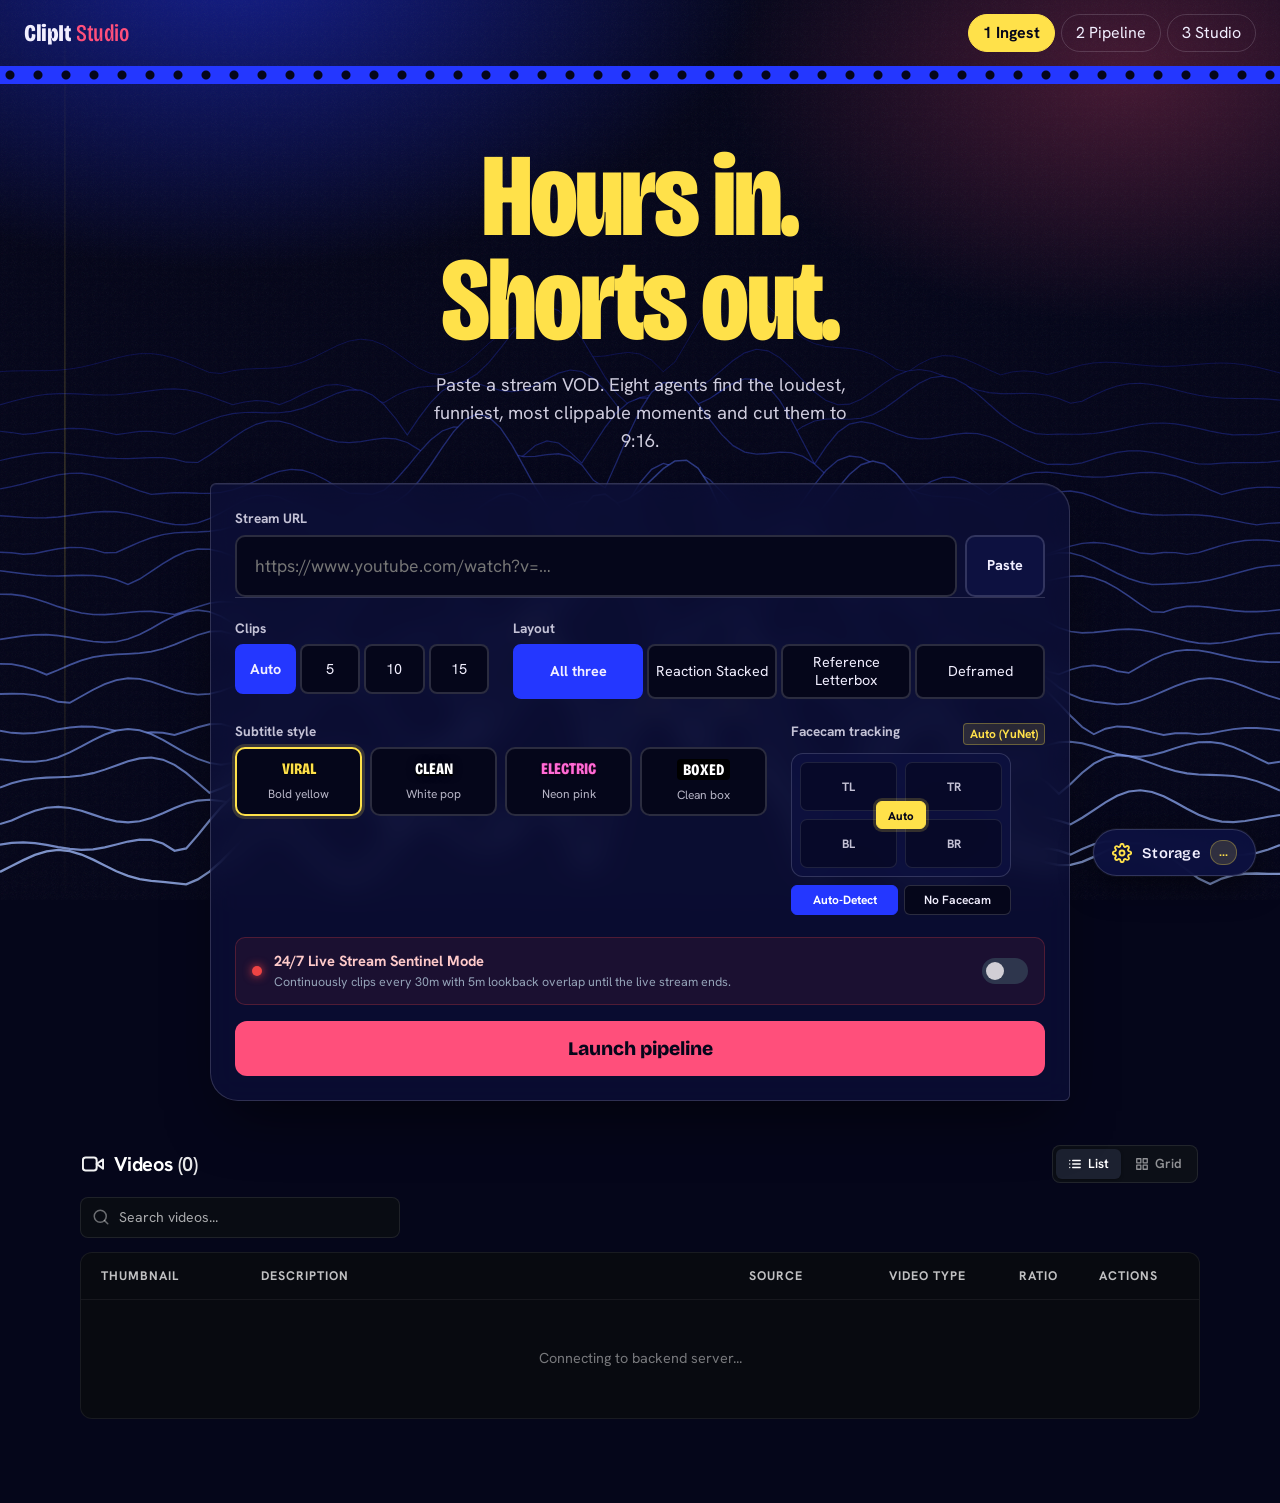
==== commit fce82cb9: "feat(ai): rerun Part 2 with Gemini AI Director, add Local Fallback transparency and multi-part secti" ====
--- a/src/clipit/web/static/index.html
+++ b/src/clipit/web/static/index.html
@@ -454,6 +454,7 @@
               </button>
             </div>
           </div>
+          <div id="partFilterTabs" class="part-filter-tabs" style="display:none;"></div>
           <ul id="clipList"></ul>
         </aside>
         <div class="stage">
@@ -462,6 +463,10 @@
             <div class="phone-cam-status" id="phoneCamStatus">
               <span class="cam-status-dot"></span>
               <span id="phoneCamText">Facecam: Active (YuNet)</span>
+            </div>
+            <div class="phone-part-tag" id="phonePartTag" style="display:none;">
+              <span class="live-pulse-dot"></span>
+              <span id="phonePartText">Part 1</span>
             </div>
             <div id="empty" class="empty">Select a clip</div>
           </div>
--- a/src/clipit/web/static/style.css
+++ b/src/clipit/web/static/style.css
@@ -4282,4 +4282,219 @@
 
 .live-sentinel-switch input:checked + .live-sentinel-slider:before {
   transform: translateX(20px);
-}+}
+
+
+/* ==========================================================================
+   Multi-Part Section Grouping & AI vs Local Fallback Tags
+   ========================================================================== */
+
+.part-filter-tabs {
+  display: flex;
+  gap: 6px;
+  padding: 8px 12px;
+  overflow-x: auto;
+  border-bottom: 1px solid var(--line);
+  background: rgba(15, 23, 42, 0.4);
+}
+
+.part-tab {
+  font-size: 0.75rem;
+  font-weight: 600;
+  padding: 4px 10px;
+  border-radius: 99px;
+  background: var(--ink);
+  color: var(--muted);
+  border: 1px solid var(--line);
+  cursor: pointer;
+  white-space: nowrap;
+  transition: all 0.15s ease;
+}
+
+.part-tab:hover {
+  border-color: var(--cobalt);
+  color: #fff;
+}
+
+.part-tab.on {
+  background: var(--cobalt);
+  color: #fff;
+  border-color: #6366f1;
+  box-shadow: 0 0 10px rgba(99, 102, 241, 0.4);
+}
+
+.part-section-divider {
+  list-style: none;
+  padding: 10px 8px 4px 8px;
+  border-top: 2px solid rgba(99, 102, 241, 0.25);
+  background: rgba(15, 23, 42, 0.7);
+  margin-top: 8px;
+}
+
+.part-section-header {
+  display: flex;
+  justify-content: space-between;
+  align-items: center;
+}
+
+.part-header-pill {
+  font-size: 0.78rem;
+  font-weight: 700;
+  color: #818cf8;
+  background: rgba(99, 102, 241, 0.15);
+  border: 1px solid rgba(99, 102, 241, 0.3);
+  padding: 2px 8px;
+  border-radius: 6px;
+  letter-spacing: 0.02em;
+}
+
+.part-header-meta {
+  font-size: 0.72rem;
+  color: var(--muted);
+}
+
+.clip-title-line {
+  display: flex;
+  align-items: center;
+  gap: 6px;
+  font-weight: 600;
+  line-height: 1.3;
+}
+
+.part-inline-badge {
+  font-size: 0.65rem;
+  font-weight: 700;
+  padding: 1px 5px;
+  border-radius: 4px;
+  background: rgba(99, 102, 241, 0.2);
+  color: #a5b4fc;
+  border: 1px solid rgba(99, 102, 241, 0.35);
+  white-space: nowrap;
+  flex-shrink: 0;
+}
+
+.clip-meta-row {
+  display: flex;
+  align-items: center;
+  gap: 6px;
+  margin-top: 3px;
+  flex-wrap: wrap;
+}
+
+.engine-badge {
+  font-size: 0.65rem;
+  font-weight: 600;
+  padding: 1px 6px;
+  border-radius: 99px;
+  display: inline-flex;
+  align-items: center;
+  gap: 3px;
+}
+
+.engine-badge.ai {
+  background: rgba(59, 130, 246, 0.15);
+  color: #60a5fa;
+  border: 1px solid rgba(96, 165, 250, 0.3);
+}
+
+.engine-badge.fallback {
+  background: rgba(245, 158, 11, 0.12);
+  color: #fbbf24;
+  border: 1px solid rgba(251, 191, 36, 0.3);
+}
+
+/* Inspect Engine Card */
+.inspect-meta-banner {
+  margin: 10px 0;
+  display: flex;
+  flex-direction: column;
+  gap: 8px;
+}
+
+.inspect-part-badge {
+  font-size: 0.75rem;
+  font-weight: 700;
+  padding: 3px 10px;
+  border-radius: 99px;
+  background: rgba(99, 102, 241, 0.15);
+  color: #c7d2fe;
+  border: 1px solid rgba(99, 102, 241, 0.35);
+  display: inline-block;
+  width: fit-content;
+}
+
+.inspect-engine-card {
+  display: flex;
+  align-items: flex-start;
+  gap: 10px;
+  padding: 10px 12px;
+  border-radius: 8px;
+  font-size: 0.78rem;
+}
+
+.inspect-engine-card.ai {
+  background: rgba(30, 58, 138, 0.25);
+  border: 1px solid rgba(96, 165, 250, 0.35);
+}
+
+.inspect-engine-card.ai .engine-card-title {
+  color: #93c5fd;
+  font-weight: 700;
+  margin-bottom: 2px;
+}
+
+.inspect-engine-card.fallback {
+  background: rgba(120, 53, 15, 0.22);
+  border: 1px solid rgba(251, 191, 36, 0.35);
+}
+
+.inspect-engine-card.fallback .engine-card-title {
+  color: #fcd34d;
+  font-weight: 700;
+  margin-bottom: 2px;
+}
+
+.inspect-engine-card .engine-card-icon {
+  font-size: 1.1rem;
+  line-height: 1;
+}
+
+.inspect-engine-card .engine-card-sub {
+  color: #cbd5e1;
+  font-size: 0.72rem;
+  line-height: 1.35;
+}
+
+/* Phone Player Part Badge */
+.phone-part-tag {
+  position: absolute;
+  top: 40px;
+  left: 12px;
+  display: inline-flex;
+  align-items: center;
+  gap: 6px;
+  font-size: 0.68rem;
+  font-weight: 700;
+  background: rgba(15, 23, 42, 0.85);
+  color: #fff;
+  padding: 3px 9px;
+  border-radius: 99px;
+  border: 1px solid rgba(239, 68, 68, 0.5);
+  backdrop-filter: blur(8px);
+  z-index: 5;
+  box-shadow: 0 2px 8px rgba(0, 0, 0, 0.5);
+}
+
+.live-pulse-dot {
+  width: 6px;
+  height: 6px;
+  border-radius: 50%;
+  background: #ef4444;
+  box-shadow: 0 0 8px #ef4444;
+  animation: pulse-red 1.5s infinite;
+}
+
+@keyframes pulse-red {
+  0%, 100% { opacity: 1; transform: scale(1); }
+  50% { opacity: 0.4; transform: scale(0.85); }
+}
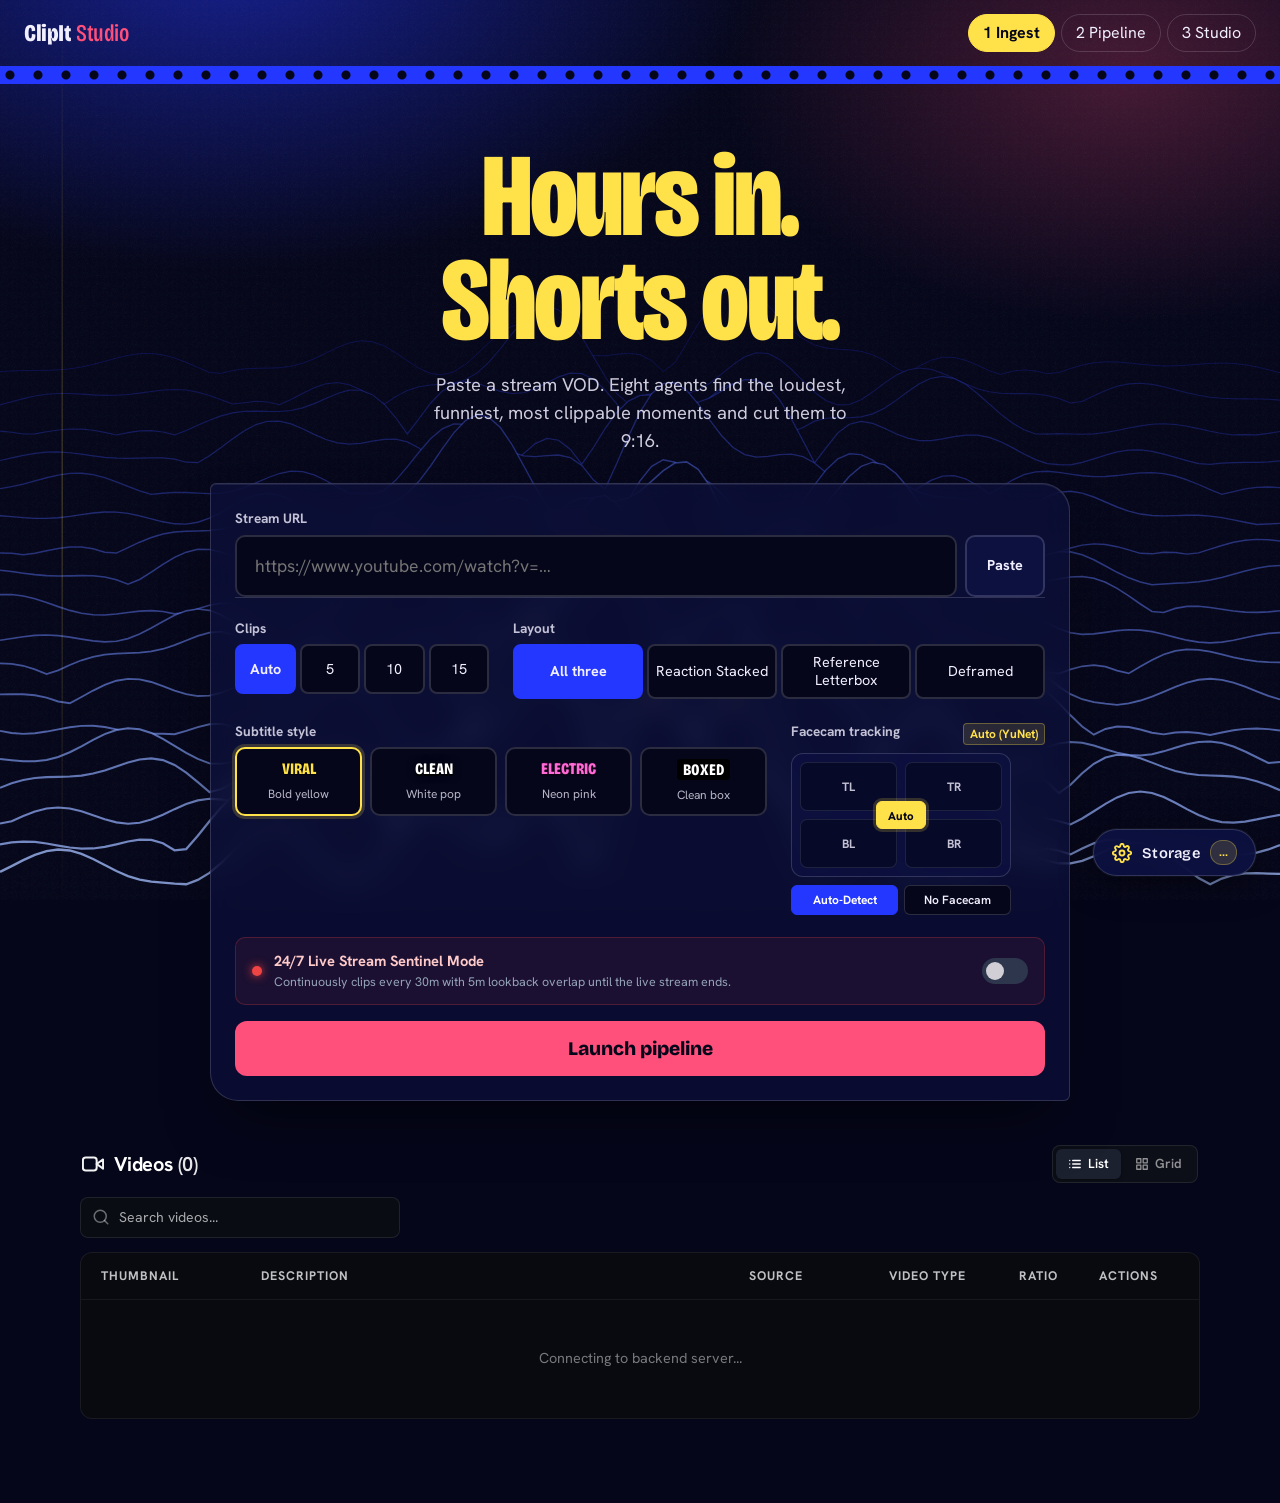
==== commit 5ab1a44c: "fix(studio): consolidate multi-part clips, prevent static asset caching, and ensure instant video pl" ====
--- a/src/clipit/web/static/index.html
+++ b/src/clipit/web/static/index.html
@@ -10,7 +10,7 @@
   <link
     href="https://fonts.googleapis.com/css2?family=Bricolage+Grotesque:opsz,wdth,wght@12..96,75..100,400..800&family=Hanken+Grotesk:wght@400;500;700&display=swap"
     rel="stylesheet">
-  <link rel="stylesheet" href="style.css" />
+  <link rel="stylesheet" href="style.css?v=20261118_5" />
 </head>
 
 <body>
@@ -762,7 +762,7 @@
   </div>
 
   <div id="toast" role="status"></div>
-  <script src="app.js"></script>
+  <script src="app.js?v=20261118_5"></script>
   <!-- impeccable-live-start -->
   <script src="http://localhost:8400/live.js?token=89a1bd76-c60f-40ad-9f96-850a065f29a8"></script>
   <!-- impeccable-live-end -->
--- a/src/clipit/web/static/style.css
+++ b/src/clipit/web/static/style.css
@@ -4258,7 +4258,10 @@
 
 .live-sentinel-slider {
   position: absolute;
-  top: 0; left: 0; right: 0; bottom: 0;
+  top: 0;
+  left: 0;
+  right: 0;
+  bottom: 0;
   background-color: #334155;
   transition: .3s;
   border-radius: 26px;
@@ -4276,11 +4279,11 @@
   border-radius: 50%;
 }
 
-.live-sentinel-switch input:checked + .live-sentinel-slider {
+.live-sentinel-switch input:checked+.live-sentinel-slider {
   background-color: #ef4444;
 }
 
-.live-sentinel-switch input:checked + .live-sentinel-slider:before {
+.live-sentinel-switch input:checked+.live-sentinel-slider:before {
   transform: translateX(20px);
 }
 
@@ -4495,6 +4498,239 @@
 }
 
 @keyframes pulse-red {
-  0%, 100% { opacity: 1; transform: scale(1); }
-  50% { opacity: 0.4; transform: scale(0.85); }
-}
+
+  0%,
+  100% {
+    opacity: 1;
+    transform: scale(1);
+  }
+
+  50% {
+    opacity: 0.4;
+    transform: scale(0.85);
+  }
+}
+
+
+/* ==========================================================================
+   Multi-Part Section Grouping & AI vs Local Fallback Tags
+   ========================================================================== */
+
+.part-filter-tabs {
+  display: flex;
+  gap: 6px;
+  padding: 8px 12px;
+  overflow-x: auto;
+  border-bottom: 1px solid var(--line);
+  background: rgba(15, 23, 42, 0.4);
+}
+
+.part-tab {
+  font-size: 0.75rem;
+  font-weight: 600;
+  padding: 4px 10px;
+  border-radius: 99px;
+  background: var(--ink);
+  color: var(--muted);
+  border: 1px solid var(--line);
+  cursor: pointer;
+  white-space: nowrap;
+  transition: all 0.15s ease;
+}
+
+.part-tab:hover {
+  border-color: var(--cobalt);
+  color: #fff;
+}
+
+.part-tab.on {
+  background: var(--cobalt);
+  color: #fff;
+  border-color: #6366f1;
+  box-shadow: 0 0 10px rgba(99, 102, 241, 0.4);
+}
+
+.part-section-divider {
+  list-style: none;
+  padding: 10px 8px 4px 8px;
+  border-top: 2px solid rgba(99, 102, 241, 0.25);
+  background: rgba(15, 23, 42, 0.7);
+  margin-top: 8px;
+}
+
+.part-section-header {
+  display: flex;
+  justify-content: space-between;
+  align-items: center;
+}
+
+.part-header-pill {
+  font-size: 0.78rem;
+  font-weight: 700;
+  color: #818cf8;
+  background: rgba(99, 102, 241, 0.15);
+  border: 1px solid rgba(99, 102, 241, 0.3);
+  padding: 2px 8px;
+  border-radius: 6px;
+  letter-spacing: 0.02em;
+}
+
+.part-header-meta {
+  font-size: 0.72rem;
+  color: var(--muted);
+}
+
+.clip-title-line {
+  display: flex;
+  align-items: center;
+  gap: 6px;
+  font-weight: 600;
+  line-height: 1.3;
+}
+
+.part-inline-badge {
+  font-size: 0.65rem;
+  font-weight: 700;
+  padding: 1px 5px;
+  border-radius: 4px;
+  background: rgba(99, 102, 241, 0.2);
+  color: #a5b4fc;
+  border: 1px solid rgba(99, 102, 241, 0.35);
+  white-space: nowrap;
+  flex-shrink: 0;
+}
+
+.clip-meta-row {
+  display: flex;
+  align-items: center;
+  gap: 6px;
+  margin-top: 3px;
+  flex-wrap: wrap;
+}
+
+.engine-badge {
+  font-size: 0.65rem;
+  font-weight: 600;
+  padding: 1px 6px;
+  border-radius: 99px;
+  display: inline-flex;
+  align-items: center;
+  gap: 3px;
+}
+
+.engine-badge.ai {
+  background: rgba(59, 130, 246, 0.15);
+  color: #60a5fa;
+  border: 1px solid rgba(96, 165, 250, 0.3);
+}
+
+.engine-badge.fallback {
+  background: rgba(245, 158, 11, 0.12);
+  color: #fbbf24;
+  border: 1px solid rgba(251, 191, 36, 0.3);
+}
+
+/* Inspect Engine Card */
+.inspect-meta-banner {
+  margin: 10px 0;
+  display: flex;
+  flex-direction: column;
+  gap: 8px;
+}
+
+.inspect-part-badge {
+  font-size: 0.75rem;
+  font-weight: 700;
+  padding: 3px 10px;
+  border-radius: 99px;
+  background: rgba(99, 102, 241, 0.15);
+  color: #c7d2fe;
+  border: 1px solid rgba(99, 102, 241, 0.35);
+  display: inline-block;
+  width: fit-content;
+}
+
+.inspect-engine-card {
+  display: flex;
+  align-items: flex-start;
+  gap: 10px;
+  padding: 10px 12px;
+  border-radius: 8px;
+  font-size: 0.78rem;
+}
+
+.inspect-engine-card.ai {
+  background: rgba(30, 58, 138, 0.25);
+  border: 1px solid rgba(96, 165, 250, 0.35);
+}
+
+.inspect-engine-card.ai .engine-card-title {
+  color: #93c5fd;
+  font-weight: 700;
+  margin-bottom: 2px;
+}
+
+.inspect-engine-card.fallback {
+  background: rgba(120, 53, 15, 0.22);
+  border: 1px solid rgba(251, 191, 36, 0.35);
+}
+
+.inspect-engine-card.fallback .engine-card-title {
+  color: #fcd34d;
+  font-weight: 700;
+  margin-bottom: 2px;
+}
+
+.inspect-engine-card .engine-card-icon {
+  font-size: 1.1rem;
+  line-height: 1;
+}
+
+.inspect-engine-card .engine-card-sub {
+  color: #cbd5e1;
+  font-size: 0.72rem;
+  line-height: 1.35;
+}
+
+/* Phone Player Part Badge */
+.phone-part-tag {
+  position: absolute;
+  top: 40px;
+  left: 12px;
+  display: inline-flex;
+  align-items: center;
+  gap: 6px;
+  font-size: 0.68rem;
+  font-weight: 700;
+  background: rgba(15, 23, 42, 0.85);
+  color: #fff;
+  padding: 3px 9px;
+  border-radius: 99px;
+  border: 1px solid rgba(239, 68, 68, 0.5);
+  backdrop-filter: blur(8px);
+  z-index: 5;
+  box-shadow: 0 2px 8px rgba(0, 0, 0, 0.5);
+}
+
+.live-pulse-dot {
+  width: 6px;
+  height: 6px;
+  border-radius: 50%;
+  background: #ef4444;
+  box-shadow: 0 0 8px #ef4444;
+  animation: pulse-red 1.5s infinite;
+}
+
+@keyframes pulse-red {
+
+  0%,
+  100% {
+    opacity: 1;
+    transform: scale(1);
+  }
+
+  50% {
+    opacity: 0.4;
+    transform: scale(0.85);
+  }
+}
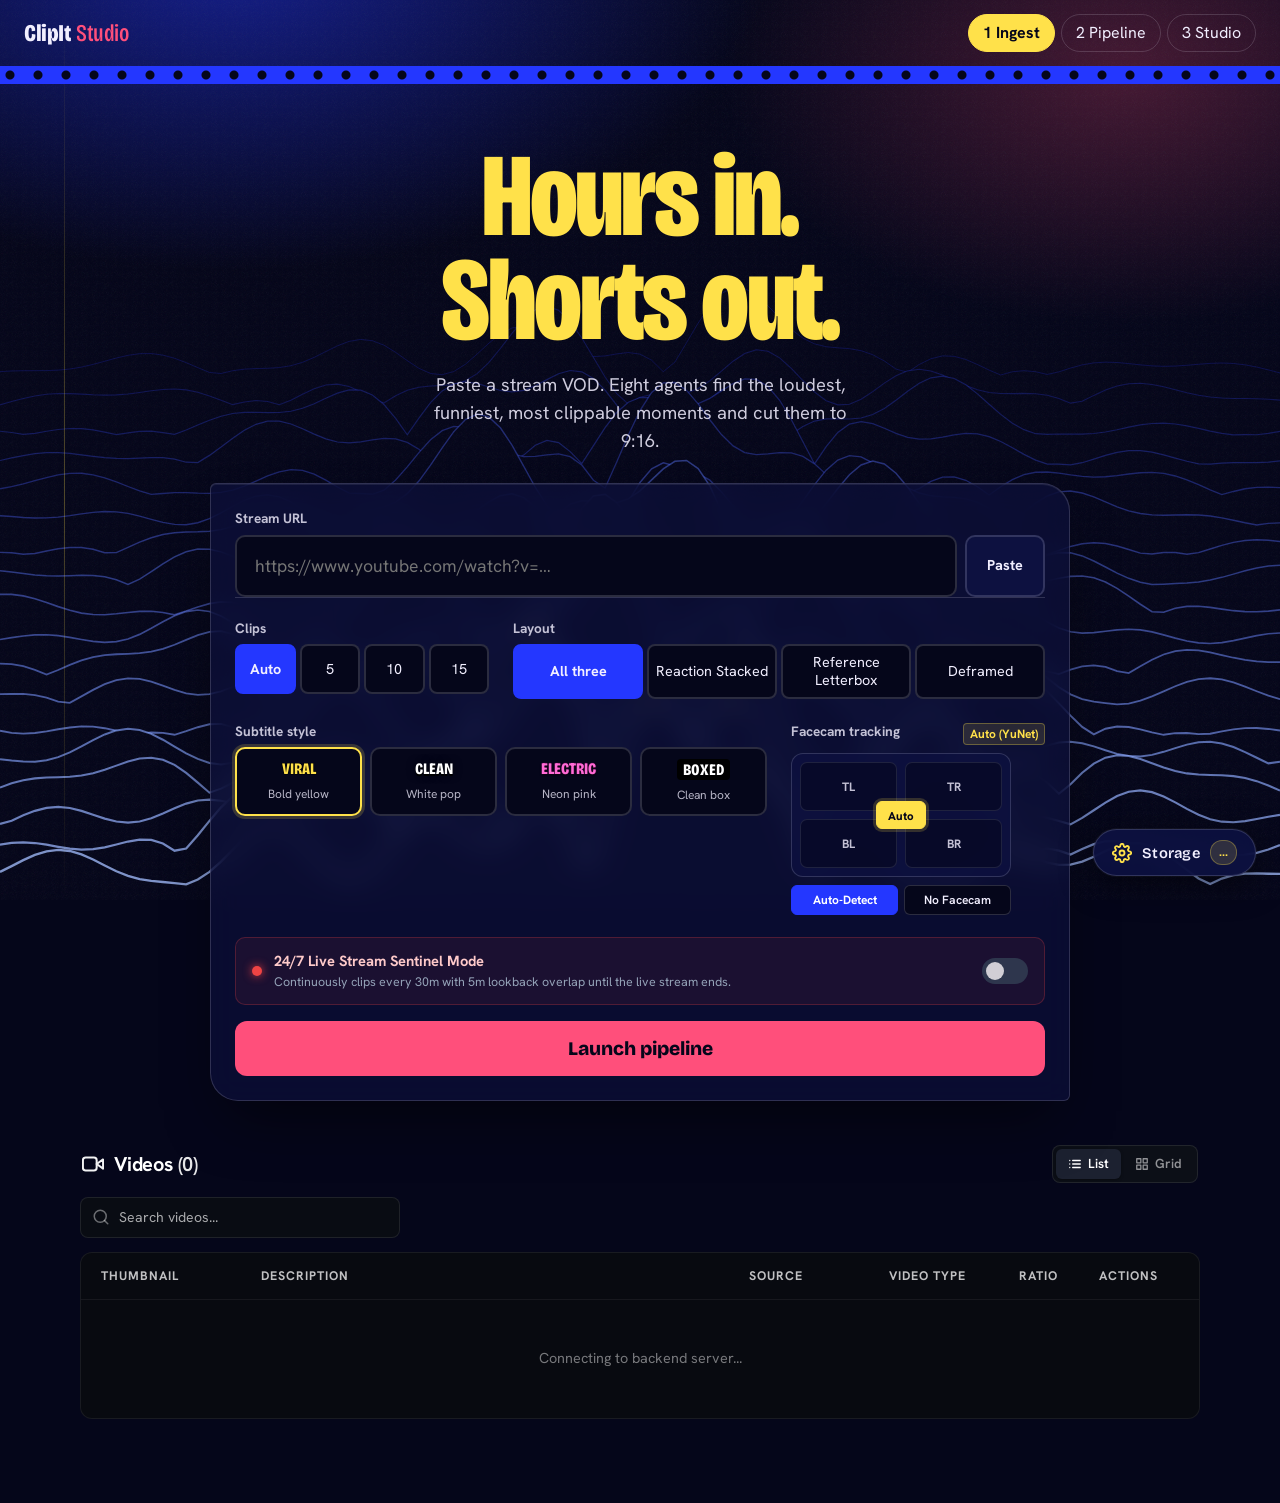
==== commit 7467c0ae: "feat(crop): allow reducing facecam box down to 5% with interactive corner resize and unclamped zoom" ====
--- a/src/clipit/web/static/index.html
+++ b/src/clipit/web/static/index.html
@@ -532,10 +532,11 @@
                   </div>
                 </div>
 
-                <!-- Streamer Facecam Box (Draggable & Selectable) -->
-                <div class="crop-cam-box" id="cropCamBox" title="Streamer Facecam (Drag to reposition)">
-                  <div class="crop-cam-badge">📹 Streamer Facecam</div>
+                <!-- Streamer Facecam Box (Draggable & Resizable) -->
+                <div class="crop-cam-box" id="cropCamBox" title="Streamer Facecam (Drag to reposition, corner to resize)">
+                  <div class="crop-cam-badge">📹 Facecam</div>
                   <div class="crop-cam-crosshair"></div>
+                  <div class="crop-cam-resize" id="cropCamResize" title="Drag to resize facecam box">↘</div>
                 </div>
               </div>
             </div>
@@ -622,11 +623,12 @@
                 <label for="cropCamSizeSlider">Facecam Box Size / Zoom</label>
                 <span id="cropCamSizeVal">28%</span>
               </div>
-              <input type="range" id="cropCamSizeSlider" min="15" max="50" value="28" step="1" />
+              <input type="range" id="cropCamSizeSlider" min="5" max="50" value="28" step="1" />
               <div class="crop-slider-ticks">
-                <span>Tight Face (15%)</span>
+                <span>Ultra Close (5%)</span>
+                <span>Tight (15%)</span>
                 <span>Standard (28%)</span>
-                <span>Full Torso (50%)</span>
+                <span>Wide (50%)</span>
               </div>
             </div>
 
@@ -635,8 +637,9 @@
                 <label for="cropSplitSlider">Facecam Split Height</label>
                 <span id="cropSplitVal">38%</span>
               </div>
-              <input type="range" id="cropSplitSlider" min="25" max="50" value="38" step="1" />
+              <input type="range" id="cropSplitSlider" min="15" max="50" value="38" step="1" />
               <div class="crop-slider-ticks">
+                <span>Slim (15%)</span>
                 <span>25% Top</span>
                 <span>38% (Optimal)</span>
                 <span>50% Split</span>
--- a/src/clipit/web/static/style.css
+++ b/src/clipit/web/static/style.css
@@ -3239,16 +3239,47 @@
 }
 
 .crop-cam-badge {
-  font-size: .72rem;
+  font-size: .65rem;
   font-weight: 800;
   color: #05061A;
   background: #00F2FE;
-  padding: 2px 6px;
+  padding: 1px 5px;
   border-radius: 3px;
   text-transform: uppercase;
   letter-spacing: .03em;
   box-shadow: 0 2px 6px rgba(0, 0, 0, .5);
-  pointer-events: none
+  pointer-events: none;
+  white-space: nowrap;
+  max-width: 90%;
+  overflow: hidden;
+  text-overflow: ellipsis;
+}
+
+.crop-cam-resize {
+  position: absolute;
+  right: -6px;
+  bottom: -6px;
+  width: 18px;
+  height: 18px;
+  background: #00F2FE;
+  color: #05061A;
+  border-radius: 4px;
+  font-size: 11px;
+  font-weight: 900;
+  display: flex;
+  align-items: center;
+  justify-content: center;
+  cursor: nwse-resize;
+  box-shadow: 0 2px 6px rgba(0, 0, 0, .6);
+  user-select: none;
+  touch-action: none;
+  z-index: 15;
+  transition: transform .15s ease, background .15s ease;
+}
+
+.crop-cam-resize:hover {
+  transform: scale(1.2);
+  background: #FFFFFF;
 }
 
 .crop-cam-crosshair {
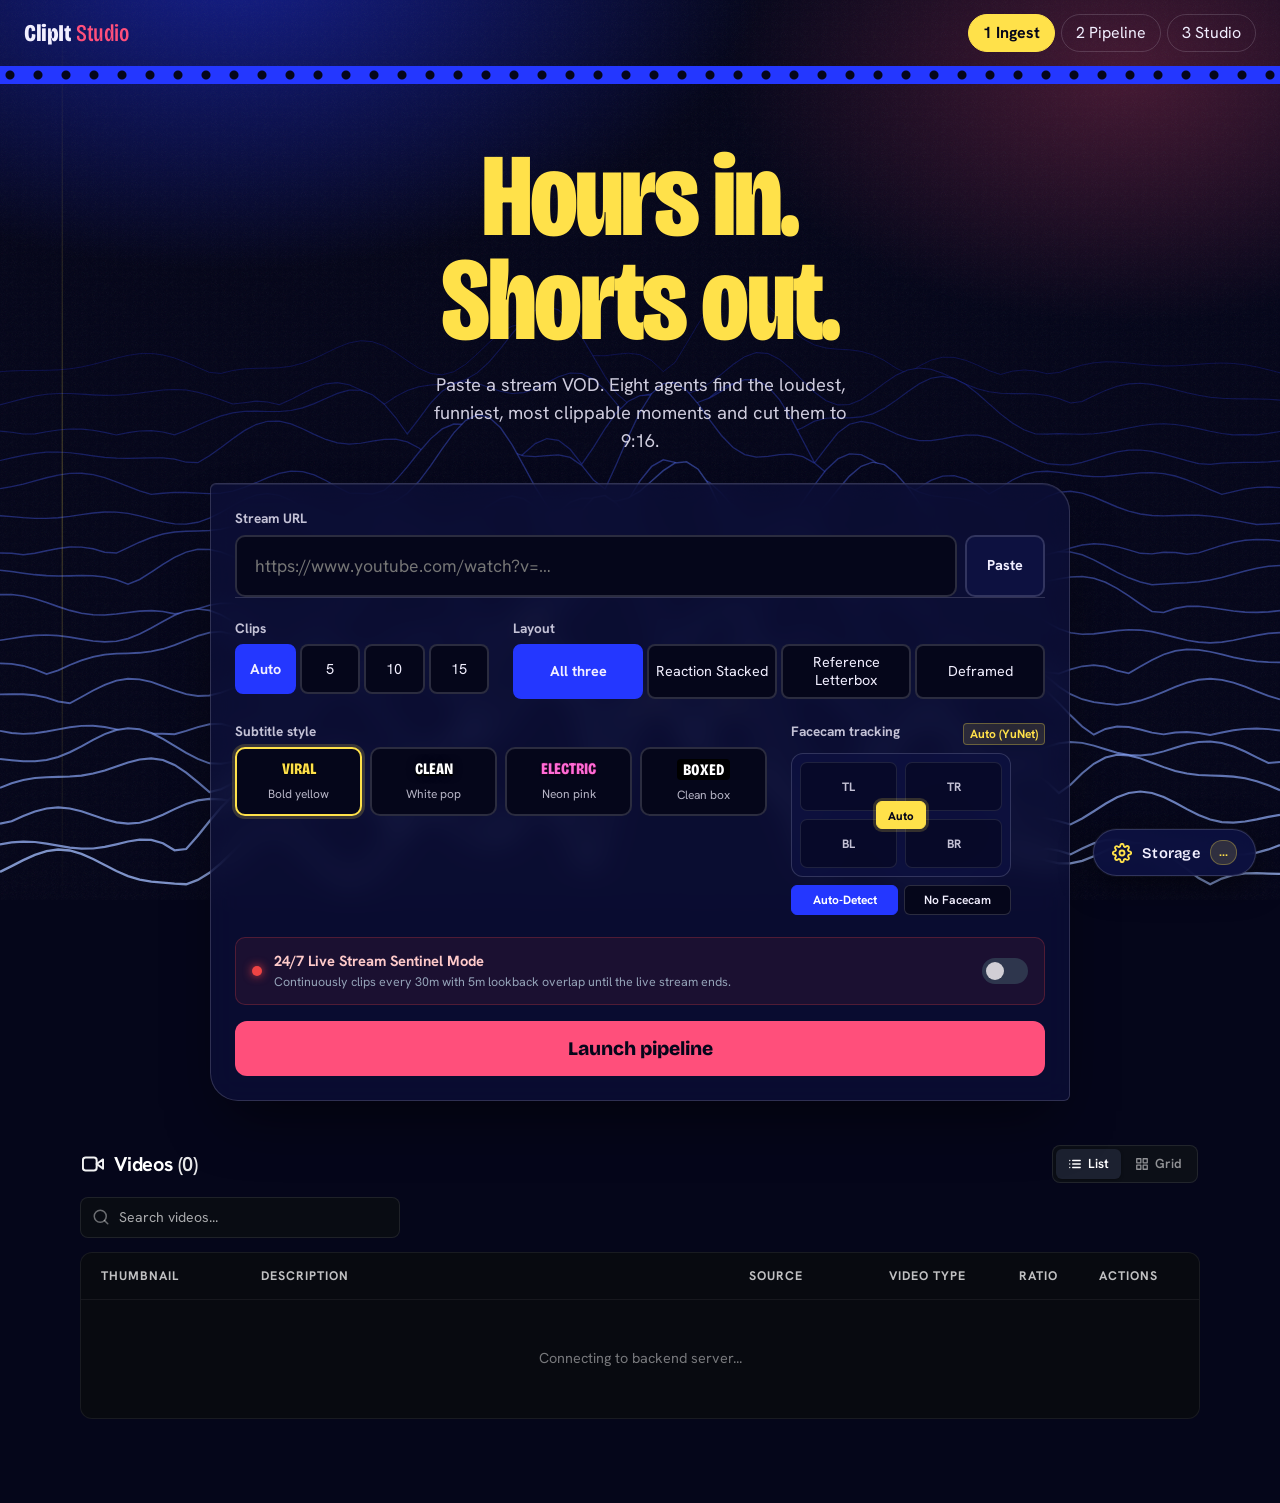
==== commit 368f7cc8: "fix(studio): move phone indicators outside viewport, eliminate part prefixes, fix text overflow with" ====
--- a/src/clipit/web/static/index.html
+++ b/src/clipit/web/static/index.html
@@ -458,8 +458,7 @@
           <ul id="clipList"></ul>
         </aside>
         <div class="stage">
-          <div class="phone">
-            <video id="vid" playsinline preload="metadata"></video>
+          <div class="phone-external-meta" id="phoneExternalMeta">
             <div class="phone-cam-status" id="phoneCamStatus">
               <span class="cam-status-dot"></span>
               <span id="phoneCamText">Facecam: Active (YuNet)</span>
@@ -468,6 +467,9 @@
               <span class="live-pulse-dot"></span>
               <span id="phonePartText">Part 1</span>
             </div>
+          </div>
+          <div class="phone">
+            <video id="vid" playsinline preload="metadata"></video>
             <div id="empty" class="empty">Select a clip</div>
           </div>
           <div class="variants" id="variants"></div>
@@ -597,6 +599,41 @@
             </div>
           </div>
 
+          <!-- Title & Headline Customization -->
+          <div class="crop-ctrl-group" id="cropTitleGroup">
+            <div class="crop-slider-header">
+              <label for="cropTitleInput">Clip Title / Headline</label>
+              <span id="cropTitleCharCount" style="color:var(--sub);font-size:0.75rem;">0 chars</span>
+            </div>
+            <input type="text" id="cropTitleInput" class="crop-text-input" placeholder="Enter headline title..." />
+          </div>
+
+          <div class="crop-ctrl-group" id="cropTitleSizeGroup">
+            <div class="crop-slider-header">
+              <label for="cropTitleSizeSlider">Headline Font Size</label>
+              <span id="cropTitleSizeVal" style="color:var(--lemon);">95 px</span>
+            </div>
+            <input type="range" id="cropTitleSizeSlider" min="50" max="140" value="95" step="1" />
+            <div class="crop-slider-ticks">
+              <span>Compact (50px)</span>
+              <span>Default (95px)</span>
+              <span>Extra Bold (140px)</span>
+            </div>
+          </div>
+
+          <div class="crop-ctrl-group" id="cropCaptionSizeGroup">
+            <div class="crop-slider-header">
+              <label for="cropCaptionSizeSlider">Captions / Subtitles Font Size</label>
+              <span id="cropCaptionSizeVal" style="color:var(--lemon);">80 px</span>
+            </div>
+            <input type="range" id="cropCaptionSizeSlider" min="45" max="130" value="80" step="1" />
+            <div class="crop-slider-ticks">
+              <span>Small (45px)</span>
+              <span>Default (80px)</span>
+              <span>Large (130px)</span>
+            </div>
+          </div>
+
           <!-- Facecam Settings Section -->
           <div class="crop-facecam-section" id="cropFacecamSection">
             <div class="crop-ctrl-group" id="cropFacecamToggleGroup">
--- a/src/clipit/web/static/style.css
+++ b/src/clipit/web/static/style.css
@@ -2860,15 +2860,23 @@
   font-weight: 700
 }
 
+.phone-external-meta {
+  display: flex;
+  align-items: center;
+  justify-content: center;
+  flex-wrap: wrap;
+  gap: 8px;
+  width: min(100%, 300px);
+  min-height: 28px;
+  margin-bottom: -2px;
+}
+
 .phone-cam-status {
-  position: absolute;
-  top: 14px;
-  left: 14px;
-  z-index: 10;
-  display: flex;
+  position: static;
+  display: inline-flex;
   align-items: center;
   gap: 6px;
-  background: rgba(5, 6, 26, .85);
+  background: rgba(15, 23, 42, .85);
   border: 1px solid rgba(242, 239, 255, .2);
   border-radius: 99px;
   padding: 4px 10px;
@@ -2877,7 +2885,7 @@
   color: var(--paper);
   backdrop-filter: blur(8px);
   -webkit-backdrop-filter: blur(8px);
-  box-shadow: 0 4px 12px rgba(0, 0, 0, .4)
+  box-shadow: 0 4px 12px rgba(0, 0, 0, .4);
 }
 
 .phone-cam-status .cam-status-dot {
@@ -4501,9 +4509,7 @@
 
 /* Phone Player Part Badge */
 .phone-part-tag {
-  position: absolute;
-  top: 40px;
-  left: 12px;
+  position: static;
   display: inline-flex;
   align-items: center;
   gap: 6px;
@@ -4511,12 +4517,11 @@
   font-weight: 700;
   background: rgba(15, 23, 42, 0.85);
   color: #fff;
-  padding: 3px 9px;
+  padding: 4px 10px;
   border-radius: 99px;
   border: 1px solid rgba(239, 68, 68, 0.5);
   backdrop-filter: blur(8px);
-  z-index: 5;
-  box-shadow: 0 2px 8px rgba(0, 0, 0, 0.5);
+  box-shadow: 0 4px 12px rgba(0, 0, 0, 0.4);
 }
 
 .live-pulse-dot {
@@ -4540,6 +4545,119 @@
     opacity: 0.4;
     transform: scale(0.85);
   }
+}
+
+/* Modal Title Input and Inspector Customization */
+.crop-text-input {
+  width: 100%;
+  padding: 9px 12px;
+  background: rgba(5, 6, 26, 0.7);
+  border: 1px solid rgba(242, 239, 255, 0.18);
+  border-radius: 8px;
+  color: var(--paper);
+  font-family: inherit;
+  font-size: 0.88rem;
+  font-weight: 600;
+  outline: none;
+  transition: border-color 0.15s, box-shadow 0.15s;
+}
+
+.crop-text-input:focus {
+  border-color: var(--lemon);
+  box-shadow: 0 0 0 2px rgba(255, 225, 74, 0.2);
+}
+
+.inspect-title-section {
+  background: rgba(5, 6, 26, 0.4);
+  border: 1px solid rgba(242, 239, 255, 0.08);
+  border-radius: 8px;
+  padding: 10px 12px;
+  margin: 10px 0;
+}
+
+.inspect-section-header {
+  display: flex;
+  align-items: center;
+  justify-content: space-between;
+  margin-bottom: 4px;
+}
+
+.inspect-section-header h3 {
+  margin: 0;
+  font-size: 0.72rem;
+  text-transform: uppercase;
+  letter-spacing: 0.05em;
+  color: var(--sub);
+}
+
+.inspect-edit-title-btn {
+  background: transparent;
+  border: 1px solid rgba(255, 225, 74, 0.3);
+  color: var(--lemon);
+  font-size: 0.7rem;
+  font-weight: 600;
+  padding: 2px 7px;
+  border-radius: 4px;
+  cursor: pointer;
+  transition: all 0.15s;
+}
+
+.inspect-edit-title-btn:hover {
+  background: rgba(255, 225, 74, 0.1);
+  border-color: var(--lemon);
+}
+
+.inspect-clip-title {
+  font-family: var(--d, Anton, system-ui);
+  font-size: 1.05rem;
+  color: #fff;
+  letter-spacing: 0.02em;
+  line-height: 1.3;
+}
+
+.inspect-title-edit-row {
+  display: flex;
+  flex-direction: column;
+  gap: 8px;
+  margin-top: 6px;
+}
+
+.inspect-title-input {
+  width: 100%;
+  padding: 6px 10px;
+  background: rgba(0, 0, 0, 0.6);
+  border: 1px solid var(--lemon);
+  border-radius: 6px;
+  color: #fff;
+  font-family: inherit;
+  font-size: 0.85rem;
+}
+
+.inspect-title-actions {
+  display: flex;
+  gap: 6px;
+  justify-content: flex-end;
+}
+
+.btn-save-sm {
+  background: var(--lemon);
+  color: #000;
+  font-weight: 700;
+  font-size: 0.75rem;
+  padding: 4px 10px;
+  border-radius: 4px;
+  border: none;
+  cursor: pointer;
+}
+
+.btn-cancel-sm {
+  background: transparent;
+  color: var(--sub);
+  font-size: 0.75rem;
+  padding: 4px 8px;
+  border-radius: 4px;
+  border: 1px solid rgba(255, 255, 255, 0.15);
+  cursor: pointer;
 }
 
 
@@ -4725,9 +4843,7 @@
 
 /* Phone Player Part Badge */
 .phone-part-tag {
-  position: absolute;
-  top: 40px;
-  left: 12px;
+  position: static;
   display: inline-flex;
   align-items: center;
   gap: 6px;
@@ -4735,12 +4851,11 @@
   font-weight: 700;
   background: rgba(15, 23, 42, 0.85);
   color: #fff;
-  padding: 3px 9px;
+  padding: 4px 10px;
   border-radius: 99px;
   border: 1px solid rgba(239, 68, 68, 0.5);
   backdrop-filter: blur(8px);
-  z-index: 5;
-  box-shadow: 0 2px 8px rgba(0, 0, 0, 0.5);
+  box-shadow: 0 4px 12px rgba(0, 0, 0, 0.4);
 }
 
 .live-pulse-dot {
@@ -4764,4 +4879,117 @@
     opacity: 0.4;
     transform: scale(0.85);
   }
+}
+
+/* Modal Title Input and Inspector Customization */
+.crop-text-input {
+  width: 100%;
+  padding: 9px 12px;
+  background: rgba(5, 6, 26, 0.7);
+  border: 1px solid rgba(242, 239, 255, 0.18);
+  border-radius: 8px;
+  color: var(--paper);
+  font-family: inherit;
+  font-size: 0.88rem;
+  font-weight: 600;
+  outline: none;
+  transition: border-color 0.15s, box-shadow 0.15s;
+}
+
+.crop-text-input:focus {
+  border-color: var(--lemon);
+  box-shadow: 0 0 0 2px rgba(255, 225, 74, 0.2);
+}
+
+.inspect-title-section {
+  background: rgba(5, 6, 26, 0.4);
+  border: 1px solid rgba(242, 239, 255, 0.08);
+  border-radius: 8px;
+  padding: 10px 12px;
+  margin: 10px 0;
+}
+
+.inspect-section-header {
+  display: flex;
+  align-items: center;
+  justify-content: space-between;
+  margin-bottom: 4px;
+}
+
+.inspect-section-header h3 {
+  margin: 0;
+  font-size: 0.72rem;
+  text-transform: uppercase;
+  letter-spacing: 0.05em;
+  color: var(--sub);
+}
+
+.inspect-edit-title-btn {
+  background: transparent;
+  border: 1px solid rgba(255, 225, 74, 0.3);
+  color: var(--lemon);
+  font-size: 0.7rem;
+  font-weight: 600;
+  padding: 2px 7px;
+  border-radius: 4px;
+  cursor: pointer;
+  transition: all 0.15s;
+}
+
+.inspect-edit-title-btn:hover {
+  background: rgba(255, 225, 74, 0.1);
+  border-color: var(--lemon);
+}
+
+.inspect-clip-title {
+  font-family: var(--d, Anton, system-ui);
+  font-size: 1.05rem;
+  color: #fff;
+  letter-spacing: 0.02em;
+  line-height: 1.3;
+}
+
+.inspect-title-edit-row {
+  display: flex;
+  flex-direction: column;
+  gap: 8px;
+  margin-top: 6px;
+}
+
+.inspect-title-input {
+  width: 100%;
+  padding: 6px 10px;
+  background: rgba(0, 0, 0, 0.6);
+  border: 1px solid var(--lemon);
+  border-radius: 6px;
+  color: #fff;
+  font-family: inherit;
+  font-size: 0.85rem;
+}
+
+.inspect-title-actions {
+  display: flex;
+  gap: 6px;
+  justify-content: flex-end;
+}
+
+.btn-save-sm {
+  background: var(--lemon);
+  color: #000;
+  font-weight: 700;
+  font-size: 0.75rem;
+  padding: 4px 10px;
+  border-radius: 4px;
+  border: none;
+  cursor: pointer;
+}
+
+.btn-cancel-sm {
+  background: transparent;
+  color: var(--sub);
+  font-size: 0.75rem;
+  padding: 4px 8px;
+  border-radius: 4px;
+  border: 1px solid rgba(255, 255, 255, 0.15);
+  cursor: pointer;
 }
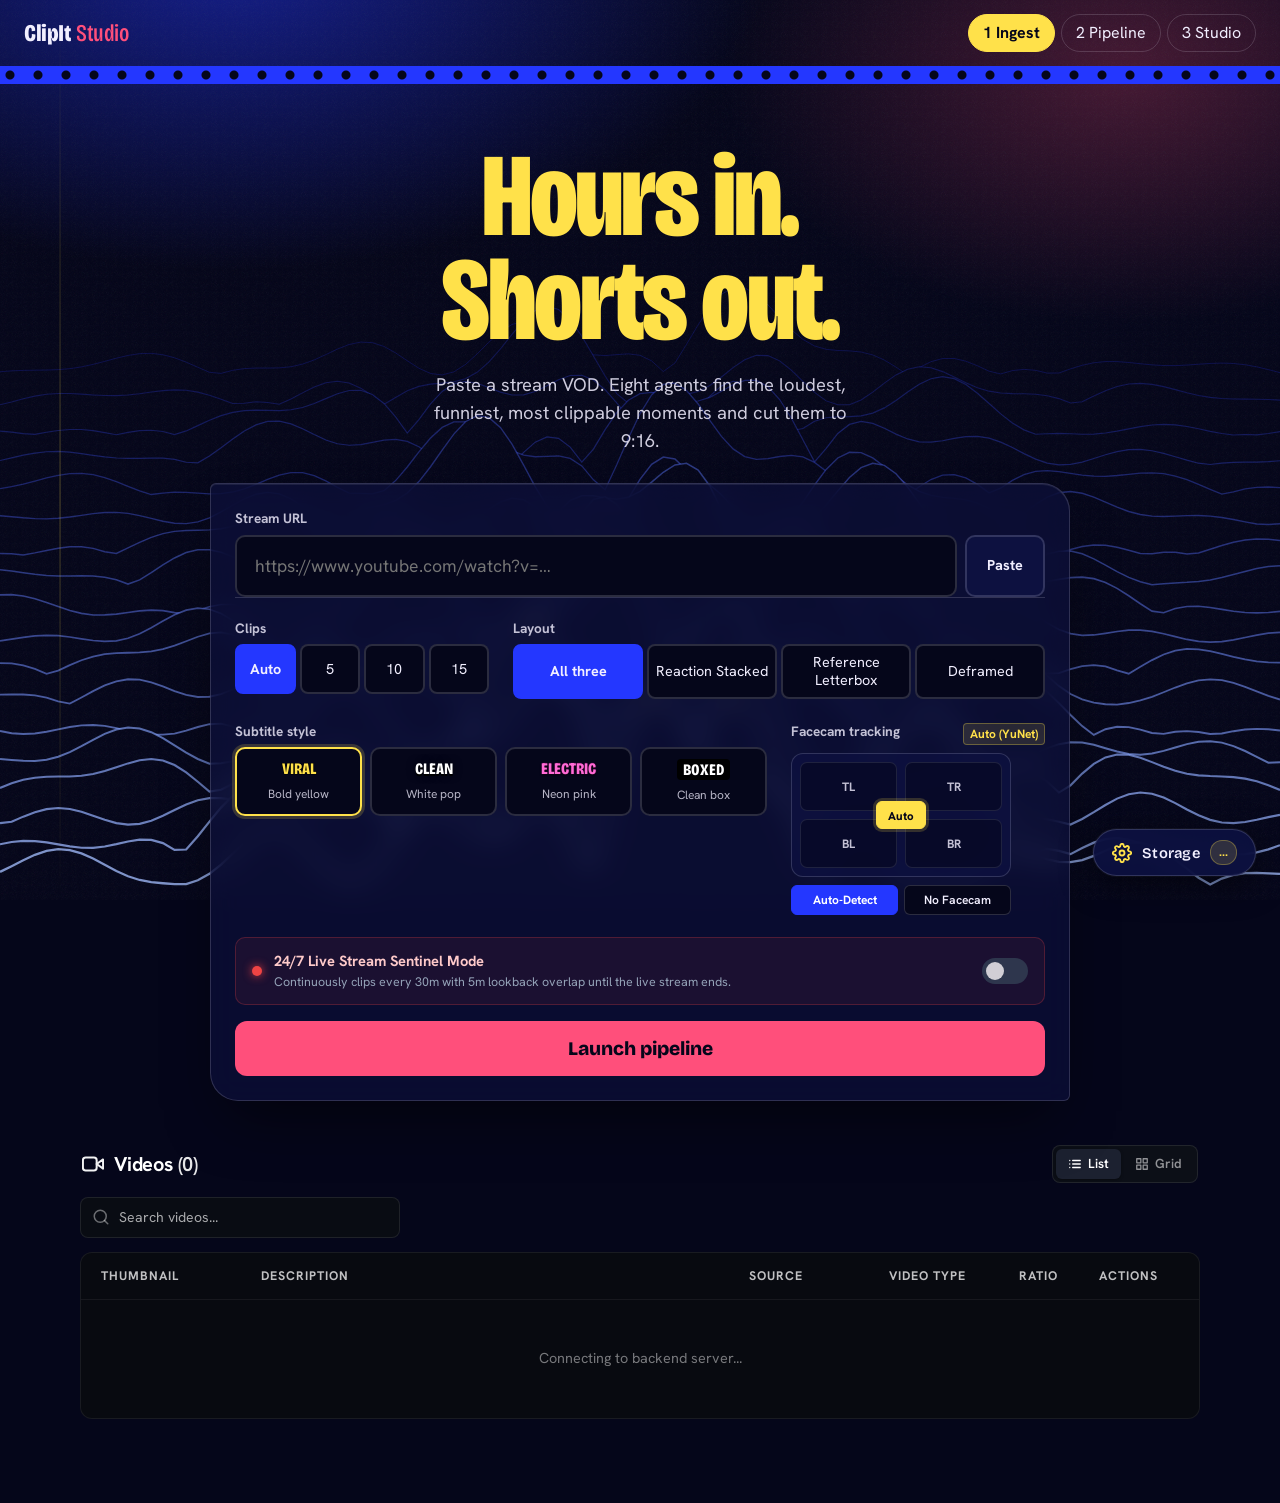
==== commit d01b64d4: "feat(youtube): add direct YouTube channel linking and Shorts upload - Add YouTube Data API v3 OAuth2" ====
--- a/src/clipit/web/static/index.html
+++ b/src/clipit/web/static/index.html
@@ -453,7 +453,18 @@
                 🗑 Delete Rejected (<span id="delRejectedCount">0</span>)
               </button>
             </div>
-          </div>
+            <div class="yt-header-badge-row" id="ytHeaderRow">
+              <button id="ytConnectHeaderBtn" class="yt-connect-btn" type="button" title="Connect your YouTube Channel for 1-click uploads">
+                <span class="yt-play-icon">▶</span> <span id="ytHeaderBtnText">Connect YouTube</span>
+              </button>
+              <div id="ytChannelPill" class="yt-channel-pill" style="display:none;">
+                <span class="yt-dot-live"></span>
+                <span id="ytPillName" class="yt-pill-name">Channel</span>
+                <button id="ytDisconnectPillBtn" class="yt-pill-unlink" title="Disconnect channel">✕</button>
+              </div>
+            </div>
+          </div>
+
           <div id="partFilterTabs" class="part-filter-tabs" style="display:none;"></div>
           <ul id="clipList"></ul>
         </aside>
@@ -801,6 +812,95 @@
     </div>
   </div>
 
+  <!-- Direct YouTube Shorts Upload Modal -->
+  <div id="ytUploadModal" class="modal-backdrop" style="display:none;" role="dialog" aria-modal="true" aria-labelledby="ytUploadModalTitle">
+    <div class="crop-modal yt-upload-modal">
+      <div class="crop-modal-header yt-modal-header">
+        <div class="yt-modal-title-wrap">
+          <span class="yt-badge-tag">▶ YouTube Shorts</span>
+          <h2 id="ytUploadModalTitle">Upload Directly to YouTube</h2>
+          <span class="crop-modal-sub">Publish this short directly to your linked YouTube channel</span>
+        </div>
+        <button class="crop-close-btn" id="ytUploadCloseBtn" aria-label="Close modal">✕</button>
+      </div>
+
+      <div class="yt-modal-body">
+        <!-- Channel Connection Banner -->
+        <div class="yt-channel-card" id="ytModalChannelCard">
+          <div class="yt-channel-info">
+            <span class="yt-channel-avatar" id="ytModalAvatar">▶</span>
+            <div>
+              <div class="yt-channel-name" id="ytModalChannelName">Checking channel connection...</div>
+              <div class="yt-channel-subtext" id="ytModalChannelSubtext">Checking authorization status...</div>
+            </div>
+          </div>
+          <button id="ytModalAuthBtn" class="yt-auth-action-btn" type="button">Connect Channel</button>
+        </div>
+
+        <!-- Upload Form -->
+        <div class="yt-form-group">
+          <label for="ytUploadTitleInput">Short Title (max 100 chars):</label>
+          <input type="text" id="ytUploadTitleInput" class="yt-input" maxlength="100" />
+        </div>
+
+        <div class="yt-form-row-grid">
+          <div class="yt-form-group">
+            <label for="ytUploadVariantSelect">Layout Variant:</label>
+            <select id="ytUploadVariantSelect" class="yt-select">
+              <option value="stack">Reaction Stacked</option>
+              <option value="blur">Reference Letterbox</option>
+              <option value="reframed">Content Only (Deframed)</option>
+            </select>
+          </div>
+
+          <div class="yt-form-group">
+            <label for="ytUploadPrivacySelect">Privacy Visibility:</label>
+            <select id="ytUploadPrivacySelect" class="yt-select">
+              <option value="public">Public (Live to viewers)</option>
+              <option value="unlisted" selected>Unlisted (Only with link)</option>
+              <option value="private">Private (Only you)</option>
+            </select>
+          </div>
+        </div>
+
+        <div class="yt-form-group">
+          <label for="ytUploadDescInput">Description & Copyright Disclaimer:</label>
+          <textarea id="ytUploadDescInput" class="yt-textarea" rows="6"></textarea>
+        </div>
+
+        <!-- Progress / Status Bar -->
+        <div id="ytUploadProgressWrap" class="yt-progress-wrap" style="display:none;">
+          <div class="yt-progress-header">
+            <span id="ytProgressStatus">Uploading to YouTube...</span>
+            <span id="ytProgressPercent">Processing…</span>
+          </div>
+          <div class="yt-progress-bar-bg">
+            <div id="ytProgressBarFill" class="yt-progress-bar-fill" style="width: 100%;"></div>
+          </div>
+        </div>
+
+        <!-- Success Result Card -->
+        <div id="ytUploadSuccessCard" class="yt-success-card" style="display:none;">
+          <div class="yt-success-icon">🎉</div>
+          <div class="yt-success-text">
+            <h4>Successfully Published to YouTube Shorts!</h4>
+            <p>Your video is uploaded and processing.</p>
+            <a id="ytSuccessShortLink" class="yt-watch-btn" href="#" target="_blank" rel="noopener noreferrer">
+              ▶ Watch Short on YouTube
+            </a>
+          </div>
+        </div>
+      </div>
+
+      <div class="yt-modal-footer">
+        <button id="ytCancelBtn" class="crop-btn-cancel" type="button">Cancel</button>
+        <button id="ytSubmitUploadBtn" class="yt-btn-publish" type="button">
+          🚀 Publish to YouTube Shorts
+        </button>
+      </div>
+    </div>
+  </div>
+
   <div id="toast" role="status"></div>
   <script src="app.js?v=20261118_5"></script>
   <!-- impeccable-live-start -->
--- a/src/clipit/web/static/style.css
+++ b/src/clipit/web/static/style.css
@@ -4660,7 +4660,6 @@
   cursor: pointer;
 }
 
-
 /* ==========================================================================
    Multi-Part Section Grouping & AI vs Local Fallback Tags
    ========================================================================== */
@@ -4992,4 +4991,400 @@
   border-radius: 4px;
   border: 1px solid rgba(255, 255, 255, 0.15);
   cursor: pointer;
-}+}
+
+/* Publishing Description & Copyright Disclaimer Preview */
+.publish-desc-card {
+  margin-top: 14px;
+  background: rgba(15, 23, 42, 0.75);
+  border: 1px solid rgba(255, 255, 255, 0.1);
+  border-radius: 10px;
+  padding: 12px 14px;
+  font-size: 0.85rem;
+  line-height: 1.45;
+  color: #cbd5e1;
+}
+
+.publish-desc-card .desc-header {
+  font-size: 0.8rem;
+  text-transform: uppercase;
+  letter-spacing: 0.05em;
+  color: #94a3b8;
+  margin-bottom: 8px;
+}
+
+.publish-desc-card .desc-title {
+  color: #fff;
+  font-weight: 700;
+  margin-bottom: 4px;
+}
+
+.publish-desc-card .desc-tags {
+  color: #38bdf8;
+  font-size: 0.8rem;
+  font-weight: 600;
+  margin-bottom: 10px;
+  word-break: break-word;
+}
+
+.publish-desc-card .desc-disclaimer {
+  padding-top: 8px;
+  border-top: 1px dashed rgba(255, 255, 255, 0.15);
+  color: #94a3b8;
+  font-size: 0.78rem;
+  line-height: 1.4;
+}
+
+.publish-desc-card .desc-disclaimer strong {
+  color: var(--lemon, #facc15);
+}
+
+.publish-desc-card .desc-disclaimer em {
+  color: #f1f5f9;
+  font-style: normal;
+  font-weight: 600;
+}
+
+/* ==========================================================================
+   YouTube Channel Integration & Direct Upload
+   ========================================================================== */
+
+.yt-header-badge-row {
+  margin-top: 8px;
+  display: flex;
+  align-items: center;
+  gap: 8px;
+}
+
+.yt-connect-btn {
+  background: linear-gradient(135deg, #ef4444, #dc2626);
+  color: #ffffff;
+  border: 1px solid rgba(255, 255, 255, 0.2);
+  border-radius: 8px;
+  padding: 6px 12px;
+  font-size: 0.78rem;
+  font-weight: 700;
+  display: inline-flex;
+  align-items: center;
+  gap: 6px;
+  cursor: pointer;
+  transition: all 0.15s ease;
+  box-shadow: 0 2px 8px rgba(239, 68, 68, 0.25);
+}
+
+.yt-connect-btn:hover {
+  background: linear-gradient(135deg, #f87171, #ef4444);
+  transform: translateY(-1px);
+  box-shadow: 0 4px 12px rgba(239, 68, 68, 0.4);
+}
+
+.yt-play-icon {
+  font-size: 0.75rem;
+}
+
+.yt-channel-pill {
+  background: rgba(16, 185, 129, 0.12);
+  border: 1px solid rgba(16, 185, 129, 0.4);
+  border-radius: 20px;
+  padding: 4px 10px;
+  display: inline-flex;
+  align-items: center;
+  gap: 6px;
+  font-size: 0.78rem;
+  font-weight: 600;
+  color: #34d399;
+}
+
+.yt-dot-live {
+  width: 7px;
+  height: 7px;
+  border-radius: 50%;
+  background: #10b981;
+  box-shadow: 0 0 8px #10b981;
+  animation: pulse-dot 1.5s infinite;
+}
+
+.yt-pill-unlink {
+  background: transparent;
+  border: none;
+  color: #94a3b8;
+  font-size: 0.75rem;
+  cursor: pointer;
+  padding: 0 2px;
+  margin-left: 2px;
+}
+
+.yt-pill-unlink:hover {
+  color: #ef4444;
+}
+
+.yt-upload-btn {
+  background: linear-gradient(135deg, #dc2626, #b91c1c);
+  color: #ffffff;
+  border: 1px solid rgba(255, 255, 255, 0.2);
+  font-weight: 700;
+  display: flex;
+  align-items: center;
+  justify-content: center;
+  gap: 8px;
+  box-shadow: 0 4px 14px rgba(220, 38, 38, 0.35);
+  cursor: pointer;
+  border-radius: 8px;
+  padding: 10px 14px;
+  font-size: 0.88rem;
+  transition: all 0.15s ease;
+}
+
+.yt-upload-btn:hover {
+  background: linear-gradient(135deg, #ef4444, #dc2626);
+  transform: translateY(-1px);
+  box-shadow: 0 6px 18px rgba(220, 38, 38, 0.5);
+}
+
+.yt-upload-modal {
+  max-width: 580px;
+  background: #0d1117;
+  border: 1px solid rgba(255, 255, 255, 0.12);
+  border-radius: 16px;
+  overflow: hidden;
+  box-shadow: 0 20px 50px rgba(0, 0, 0, 0.7);
+}
+
+.yt-modal-header {
+  background: linear-gradient(180deg, #161b22, #0d1117);
+  padding: 18px 24px;
+  border-bottom: 1px solid rgba(255, 255, 255, 0.08);
+}
+
+.yt-badge-tag {
+  display: inline-block;
+  background: rgba(220, 38, 38, 0.15);
+  color: #f87171;
+  border: 1px solid rgba(220, 38, 38, 0.3);
+  border-radius: 4px;
+  padding: 2px 8px;
+  font-size: 0.72rem;
+  font-weight: 700;
+  text-transform: uppercase;
+  letter-spacing: 0.5px;
+  margin-bottom: 6px;
+}
+
+.yt-modal-body {
+  padding: 20px 24px;
+  display: flex;
+  flex-direction: column;
+  gap: 16px;
+}
+
+.yt-channel-card {
+  display: flex;
+  align-items: center;
+  justify-content: space-between;
+  background: #161b22;
+  border: 1px solid rgba(255, 255, 255, 0.08);
+  border-radius: 10px;
+  padding: 12px 16px;
+}
+
+.yt-channel-info {
+  display: flex;
+  align-items: center;
+  gap: 12px;
+}
+
+.yt-channel-avatar {
+  width: 36px;
+  height: 36px;
+  border-radius: 50%;
+  background: #dc2626;
+  color: #fff;
+  display: flex;
+  align-items: center;
+  justify-content: center;
+  font-size: 0.9rem;
+  font-weight: bold;
+}
+
+.yt-channel-name {
+  font-weight: 700;
+  color: #f0f6fc;
+  font-size: 0.9rem;
+}
+
+.yt-channel-subtext {
+  font-size: 0.75rem;
+  color: #8b949e;
+}
+
+.yt-auth-action-btn {
+  background: #238636;
+  color: #fff;
+  border: 1px solid rgba(255, 255, 255, 0.15);
+  border-radius: 6px;
+  padding: 6px 12px;
+  font-size: 0.78rem;
+  font-weight: 600;
+  cursor: pointer;
+  transition: background 0.15s ease;
+}
+
+.yt-auth-action-btn:hover {
+  background: #2ea043;
+}
+
+.yt-form-group {
+  display: flex;
+  flex-direction: column;
+  gap: 6px;
+}
+
+.yt-form-group label {
+  font-size: 0.8rem;
+  font-weight: 600;
+  color: #c9d1d9;
+}
+
+.yt-form-row-grid {
+  display: grid;
+  grid-template-columns: 1fr 1fr;
+  gap: 14px;
+}
+
+.yt-input, .yt-select, .yt-textarea {
+  background: #090d16;
+  border: 1px solid rgba(255, 255, 255, 0.15);
+  border-radius: 8px;
+  color: #f0f6fc;
+  padding: 8px 12px;
+  font-size: 0.85rem;
+  font-family: inherit;
+  transition: border-color 0.15s ease;
+}
+
+.yt-input:focus, .yt-select:focus, .yt-textarea:focus {
+  outline: none;
+  border-color: #ef4444;
+  box-shadow: 0 0 0 2px rgba(239, 68, 68, 0.2);
+}
+
+.yt-textarea {
+  resize: vertical;
+  line-height: 1.45;
+  font-size: 0.8rem;
+}
+
+.yt-progress-wrap {
+  background: #161b22;
+  border: 1px solid rgba(255, 255, 255, 0.08);
+  border-radius: 10px;
+  padding: 12px 16px;
+}
+
+.yt-progress-header {
+  display: flex;
+  justify-content: space-between;
+  font-size: 0.8rem;
+  font-weight: 600;
+  color: #c9d1d9;
+  margin-bottom: 8px;
+}
+
+.yt-progress-bar-bg {
+  height: 6px;
+  background: rgba(255, 255, 255, 0.08);
+  border-radius: 4px;
+  overflow: hidden;
+}
+
+.yt-progress-bar-fill {
+  height: 100%;
+  background: linear-gradient(90deg, #ef4444, #f59e0b);
+  border-radius: 4px;
+  animation: pulse-bar 1.5s infinite linear;
+}
+
+@keyframes pulse-bar {
+  0% { opacity: 0.7; }
+  50% { opacity: 1; }
+  100% { opacity: 0.7; }
+}
+
+.yt-success-card {
+  display: flex;
+  align-items: center;
+  gap: 14px;
+  background: rgba(16, 185, 129, 0.12);
+  border: 1px solid rgba(16, 185, 129, 0.35);
+  border-radius: 10px;
+  padding: 14px 18px;
+}
+
+.yt-success-icon {
+  font-size: 2rem;
+}
+
+.yt-success-text h4 {
+  margin: 0 0 4px;
+  color: #34d399;
+  font-size: 0.95rem;
+}
+
+.yt-success-text p {
+  margin: 0 0 10px;
+  color: #94a3b8;
+  font-size: 0.8rem;
+}
+
+.yt-watch-btn {
+  display: inline-flex;
+  align-items: center;
+  gap: 6px;
+  background: #10b981;
+  color: #000;
+  font-weight: 700;
+  font-size: 0.82rem;
+  padding: 6px 14px;
+  border-radius: 6px;
+  text-decoration: none;
+  transition: background 0.15s ease;
+}
+
+.yt-watch-btn:hover {
+  background: #34d399;
+}
+
+.yt-modal-footer {
+  padding: 16px 24px;
+  background: #161b22;
+  border-top: 1px solid rgba(255, 255, 255, 0.08);
+  display: flex;
+  justify-content: flex-end;
+  gap: 12px;
+}
+
+.yt-btn-publish {
+  background: linear-gradient(135deg, #ef4444, #dc2626);
+  color: #ffffff;
+  border: none;
+  border-radius: 8px;
+  padding: 10px 18px;
+  font-weight: 700;
+  font-size: 0.88rem;
+  cursor: pointer;
+  box-shadow: 0 4px 12px rgba(239, 68, 68, 0.35);
+  transition: all 0.15s ease;
+}
+
+.yt-btn-publish:hover {
+  background: linear-gradient(135deg, #f87171, #ef4444);
+  transform: translateY(-1px);
+  box-shadow: 0 6px 16px rgba(239, 68, 68, 0.5);
+}
+
+.yt-btn-publish:disabled {
+  opacity: 0.5;
+  cursor: not-allowed;
+  transform: none;
+}
+
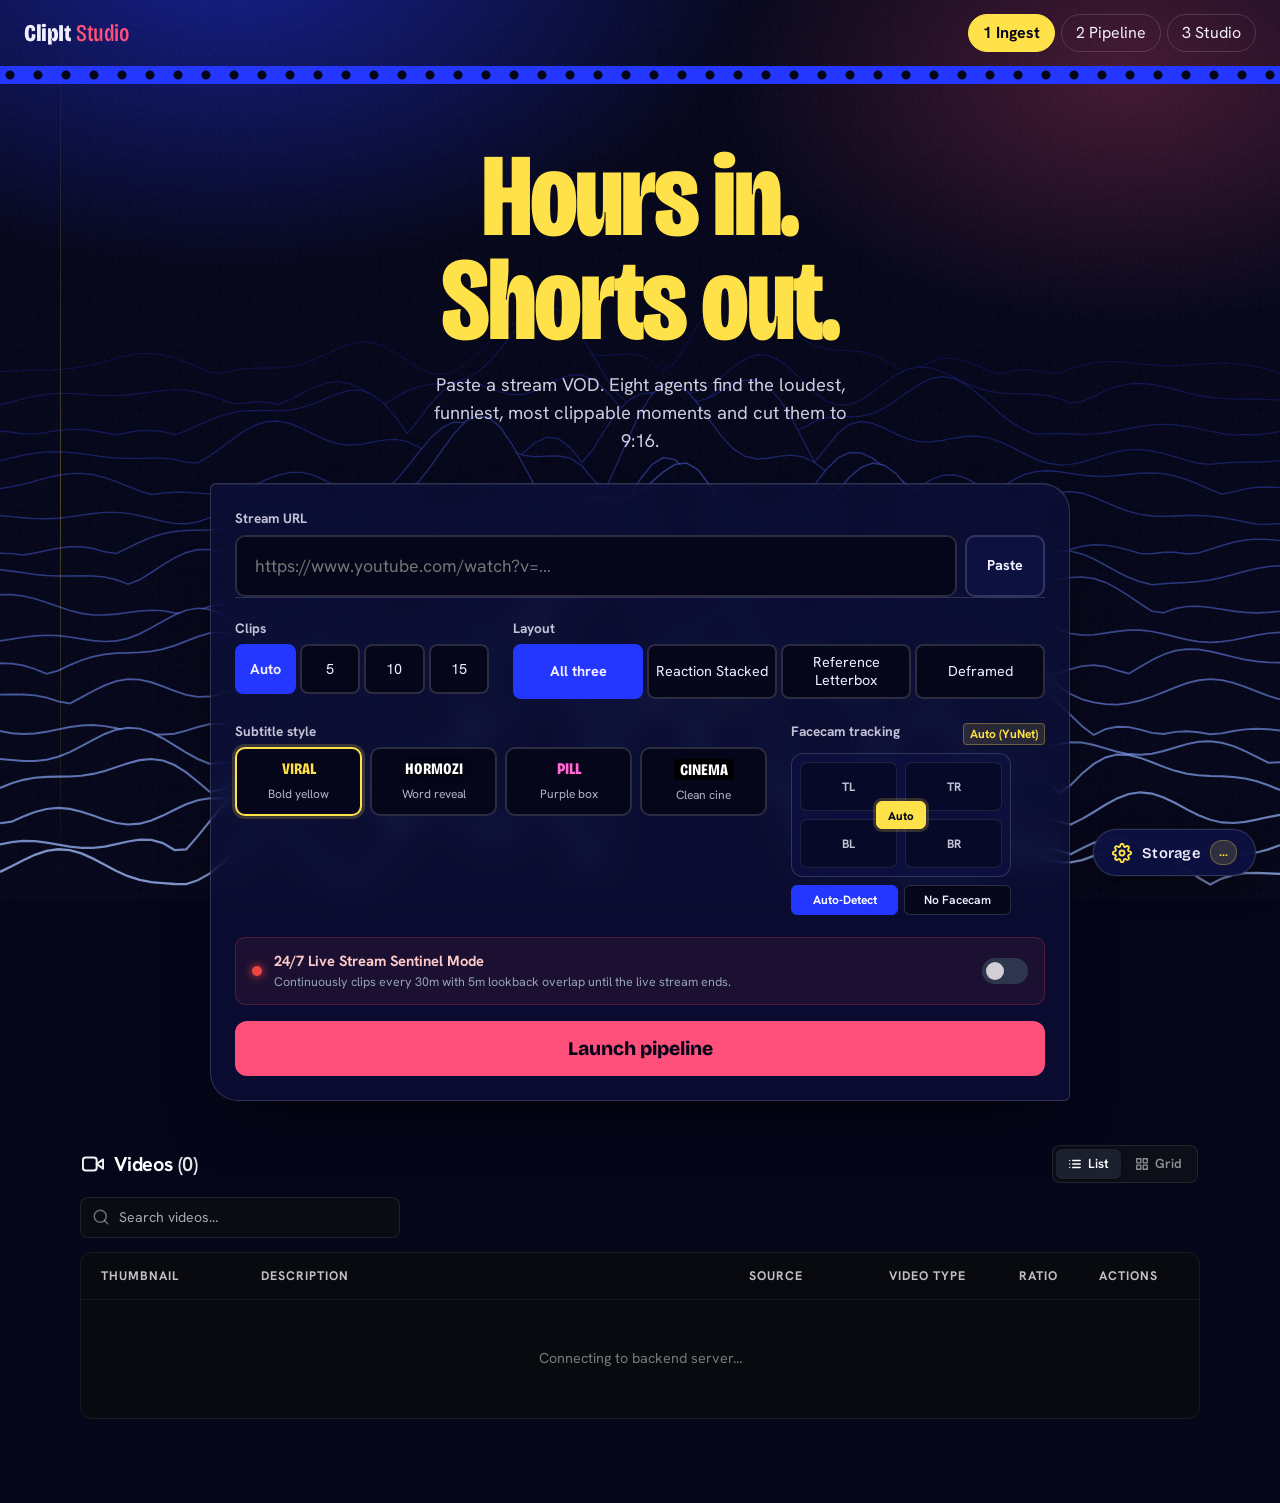
==== commit 2678b5fe: "fix(sync): permanent A/V/caption sync, layout styling & caption enhancements - Auto-detect and align" ====
--- a/src/clipit/web/static/index.html
+++ b/src/clipit/web/static/index.html
@@ -61,9 +61,9 @@
             <div class="pick subs" data-for="style">
               <button type="button" data-v="bold-yellow" class="on"><em class="sp s1">VIRAL</em><small>Bold
                   yellow</small></button>
-              <button type="button" data-v="white-pop"><em class="sp s2">CLEAN</em><small>White pop</small></button>
-              <button type="button" data-v="neon-pink"><em class="sp s3">ELECTRIC</em><small>Neon pink</small></button>
-              <button type="button" data-v="clean-box"><em class="sp s4">BOXED</em><small>Clean box</small></button>
+              <button type="button" data-v="hormozi"><em class="sp s2">HORMOZI</em><small>Word reveal</small></button>
+              <button type="button" data-v="pill"><em class="sp s3">PILL</em><small>Purple box</small></button>
+              <button type="button" data-v="cine"><em class="sp s4">CINEMA</em><small>Clean cine</small></button>
             </div>
           </div>
           <div class="c2 cam-control-group">
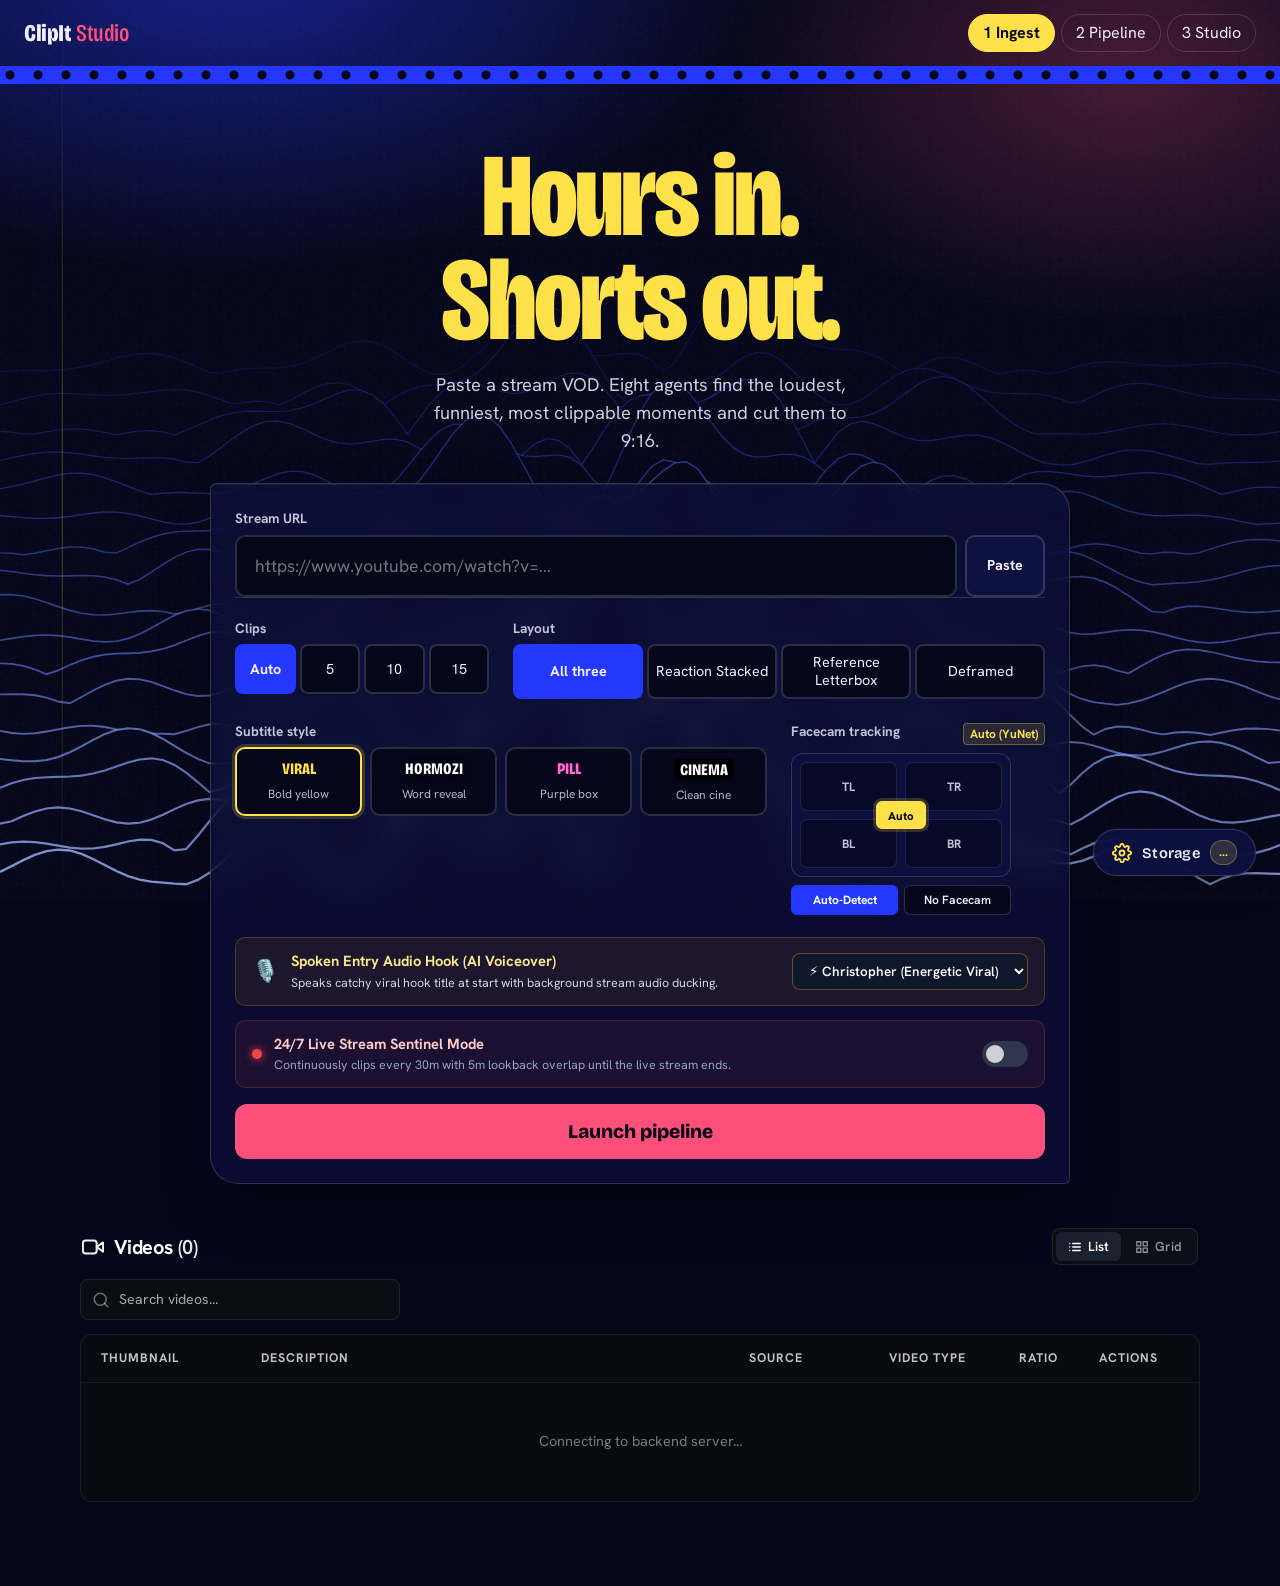
==== commit abefe78e: "feat(audio-hook): add spoken entry audio hook and fix pipeline live telemetry sync - Introduce edge-" ====
--- a/src/clipit/web/static/index.html
+++ b/src/clipit/web/static/index.html
@@ -10,7 +10,7 @@
   <link
     href="https://fonts.googleapis.com/css2?family=Bricolage+Grotesque:opsz,wdth,wght@12..96,75..100,400..800&family=Hanken+Grotesk:wght@400;500;700&display=swap"
     rel="stylesheet">
-  <link rel="stylesheet" href="style.css?v=20261118_5" />
+  <link rel="stylesheet" href="style.css?v=20261120_6" />
 </head>
 
 <body>
@@ -86,6 +86,26 @@
                 <button type="button" class="cam-opt" data-cam="none">No Facecam</button>
               </div>
             </div>
+          </div>
+        </div>
+
+        <!-- Entry Spoken Audio Hook -->
+        <div class="audio-hook-bar" id="audioHookBar">
+          <div class="audio-hook-info">
+            <span class="audio-hook-icon">🎙️</span>
+            <div>
+              <div class="audio-hook-title">Spoken Entry Audio Hook (AI Voiceover)</div>
+              <div class="audio-hook-desc">Speaks catchy viral hook title at start with background stream audio ducking.</div>
+            </div>
+          </div>
+          <div class="audio-hook-controls">
+            <select id="audioHookVoice" class="audio-hook-select" aria-label="Audio Hook Voice">
+              <option value="en-US-ChristopherNeural" selected>⚡ Christopher (Energetic Viral)</option>
+              <option value="en-US-AndrewNeural">🔥 Andrew (Warm / Confident)</option>
+              <option value="en-US-GuyNeural">🎙️ Guy (Streamer / Casual)</option>
+              <option value="en-US-JennyNeural">✨ Jenny (Bright / Punchy)</option>
+              <option value="off">🚫 Disabled (No Audio Hook)</option>
+            </select>
           </div>
         </div>
 
@@ -722,6 +742,22 @@
             </div>
           </div>
 
+          <!-- Spoken Entry Audio Hook in Crop Editor -->
+          <div class="crop-ctrl-group" id="cropAudioHookGroup">
+            <div class="crop-slider-header">
+              <label for="cropAudioHookVoice">🎙️ Spoken Entry Audio Hook</label>
+            </div>
+            <div style="display:flex;gap:8px;align-items:center;margin-top:6px;">
+              <select id="cropAudioHookVoice" class="audio-hook-select" style="flex:1;width:100%;" aria-label="Spoken Audio Hook Voice">
+                <option value="en-US-ChristopherNeural" selected>⚡ Christopher (Energetic Viral)</option>
+                <option value="en-US-AndrewNeural">🔥 Andrew (Warm / Confident)</option>
+                <option value="en-US-GuyNeural">🎙️ Guy (Streamer / Casual)</option>
+                <option value="en-US-JennyNeural">✨ Jenny (Bright / Punchy)</option>
+                <option value="off">🚫 Disabled (No Audio Hook)</option>
+              </select>
+            </div>
+          </div>
+
           <div class="crop-ai-hint" id="cropAiHint">
             <span class="hint-icon">⚡</span>
             <span id="cropAiHintText">Facecam positioned at Bottom-Left corner.</span>
@@ -902,7 +938,7 @@
   </div>
 
   <div id="toast" role="status"></div>
-  <script src="app.js?v=20261118_5"></script>
+  <script src="app.js?v=20261120_6"></script>
   <!-- impeccable-live-start -->
   <script src="http://localhost:8400/live.js?token=89a1bd76-c60f-40ad-9f96-850a065f29a8"></script>
   <!-- impeccable-live-end -->
--- a/src/clipit/web/static/style.css
+++ b/src/clipit/web/static/style.css
@@ -4237,6 +4237,60 @@
   box-shadow: 0 4px 12px rgba(239, 68, 68, 0.35);
 }
 
+/* Entry Spoken Audio Hook Bar */
+.audio-hook-bar {
+  display: flex;
+  align-items: center;
+  justify-content: space-between;
+  background: rgba(245, 158, 11, 0.08);
+  border: 1px solid rgba(245, 158, 11, 0.25);
+  border-radius: 10px;
+  padding: 12px 16px;
+  margin: 12px 0 14px;
+  gap: 16px;
+  transition: all 0.2s ease;
+}
+
+.audio-hook-info {
+  display: flex;
+  align-items: center;
+  gap: 12px;
+}
+
+.audio-hook-icon {
+  font-size: 1.35rem;
+}
+
+.audio-hook-title {
+  font-weight: 700;
+  font-size: 0.92rem;
+  color: #fde68a;
+}
+
+.audio-hook-desc {
+  font-size: 0.78rem;
+  color: #cbd5e1;
+  margin-top: 2px;
+}
+
+.audio-hook-select {
+  background: #0f172a;
+  color: #f8fafc;
+  border: 1px solid rgba(245, 158, 11, 0.4);
+  border-radius: 8px;
+  padding: 8px 12px;
+  font-size: 0.84rem;
+  font-weight: 600;
+  outline: none;
+  cursor: pointer;
+  transition: border-color 0.15s ease, box-shadow 0.15s ease;
+}
+
+.audio-hook-select:focus {
+  border-color: #f59e0b;
+  box-shadow: 0 0 0 2px rgba(245, 158, 11, 0.2);
+}
+
 .live-sentinel-bar {
   display: flex;
   align-items: center;
